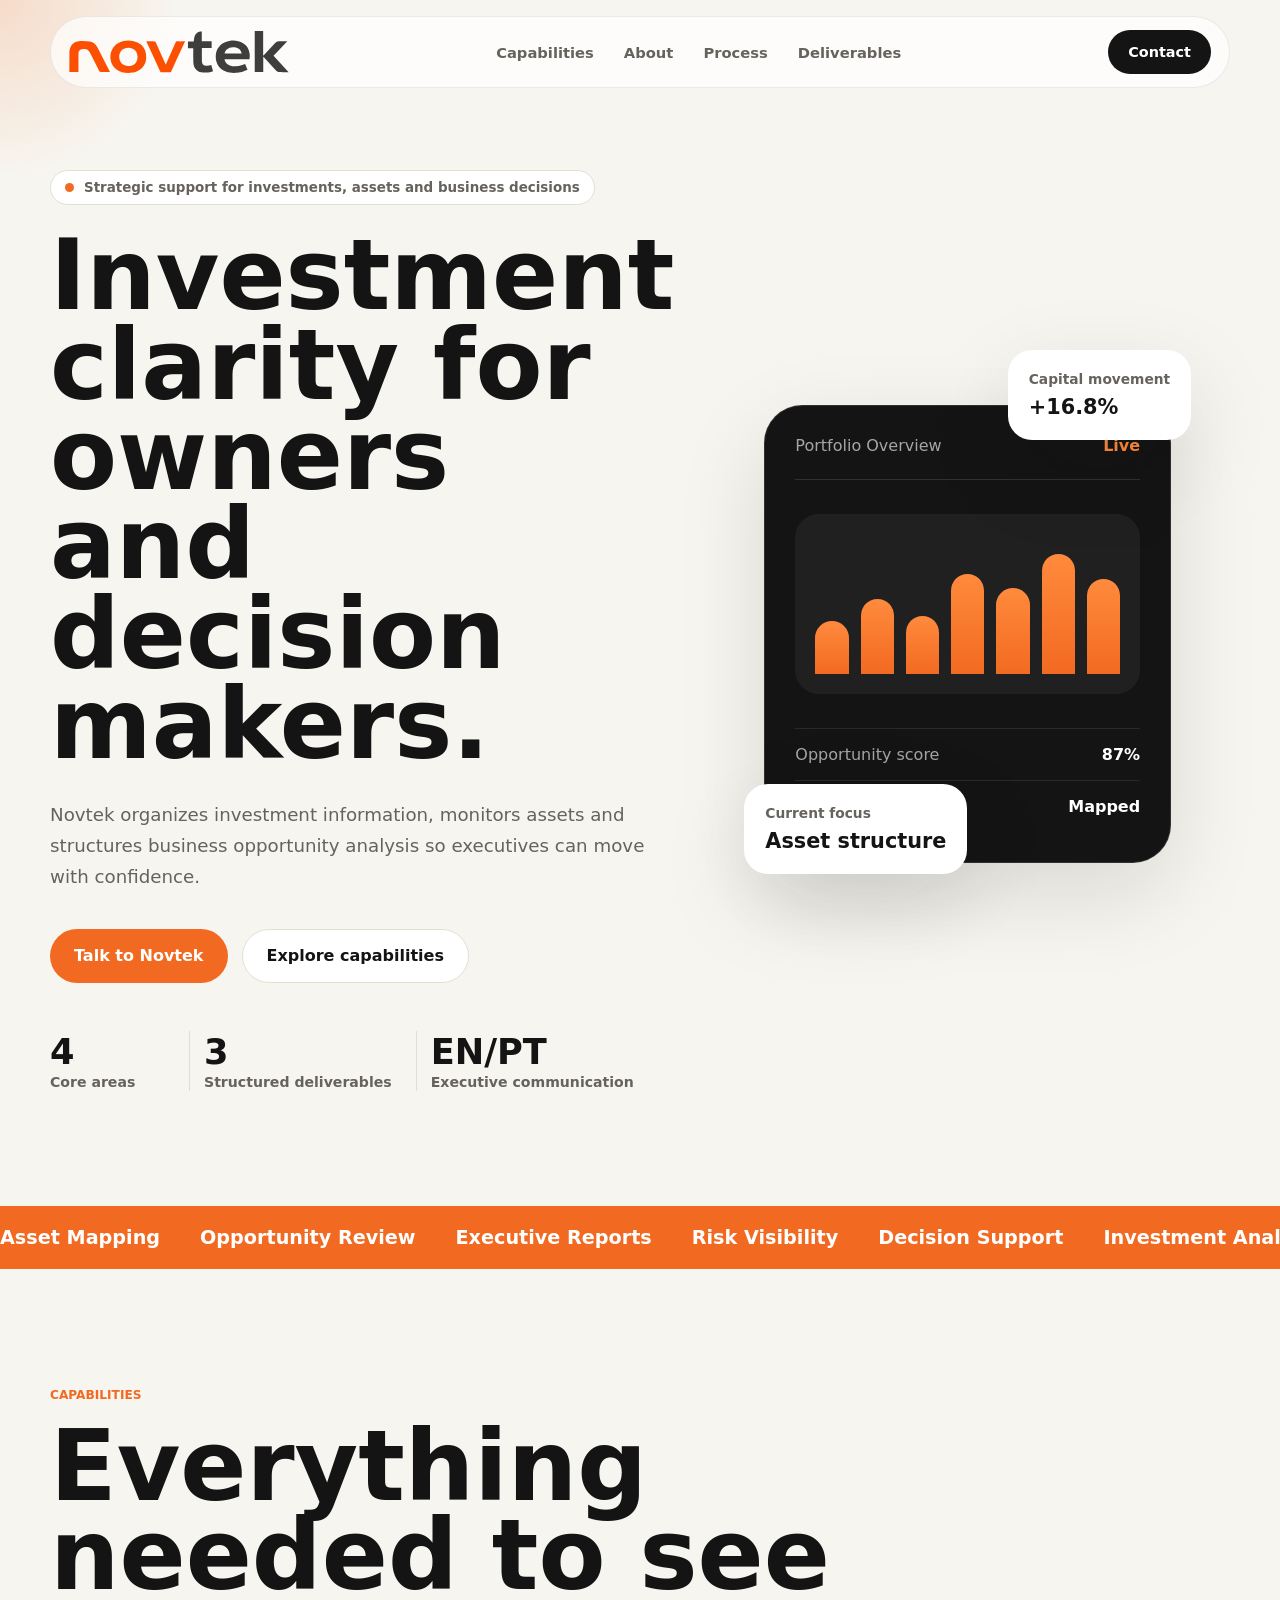
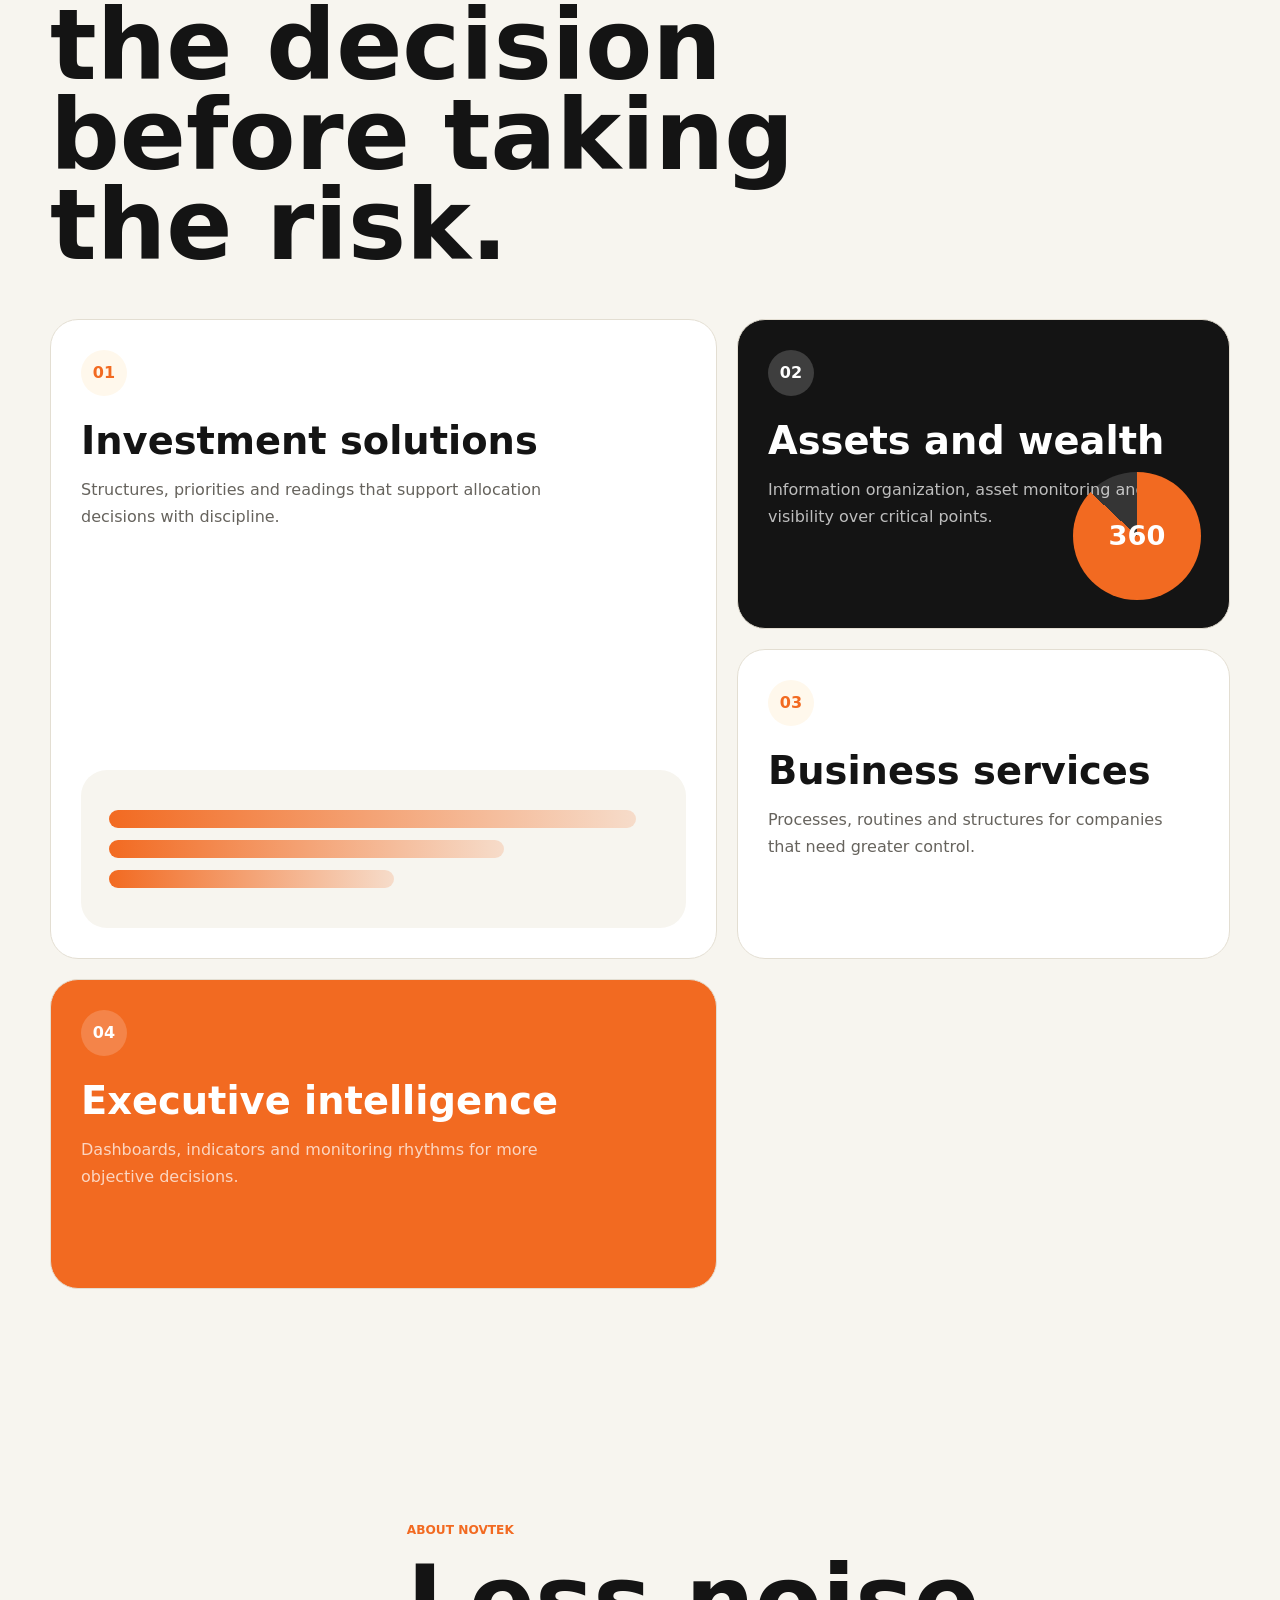
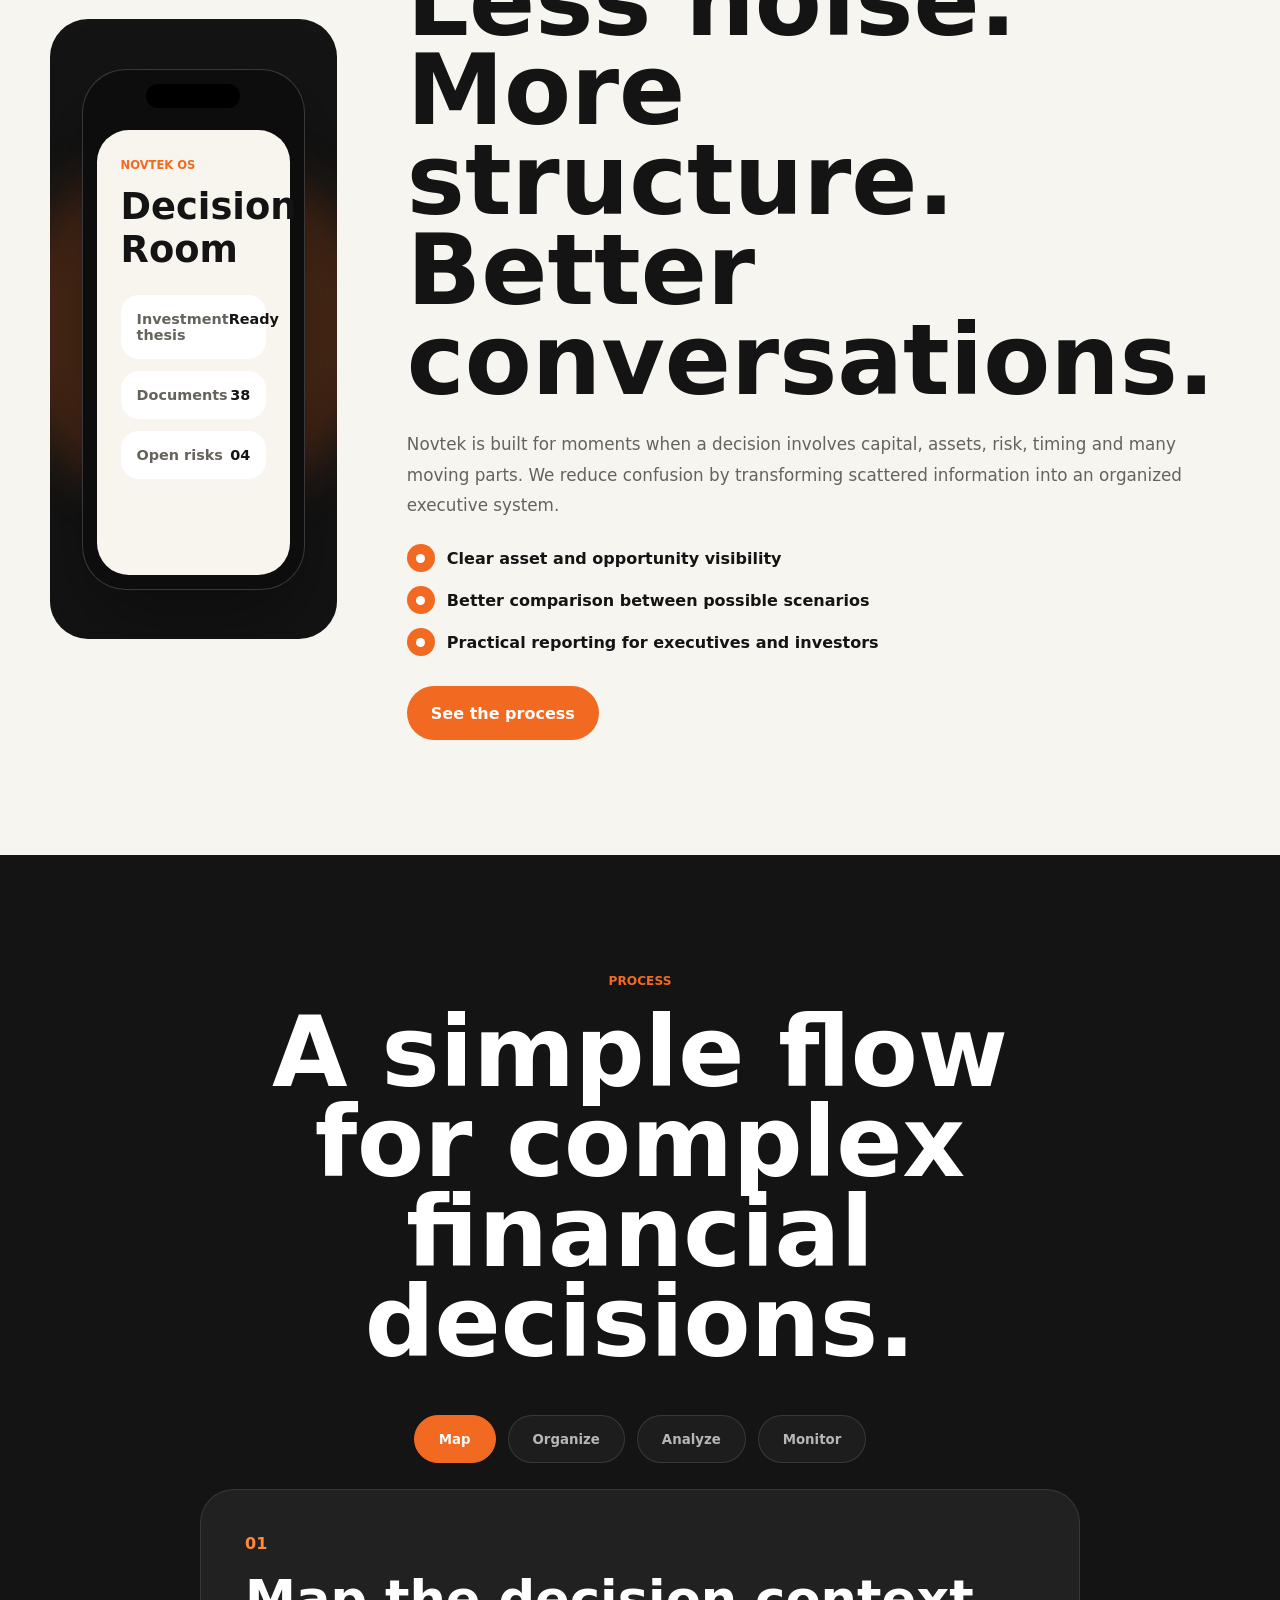
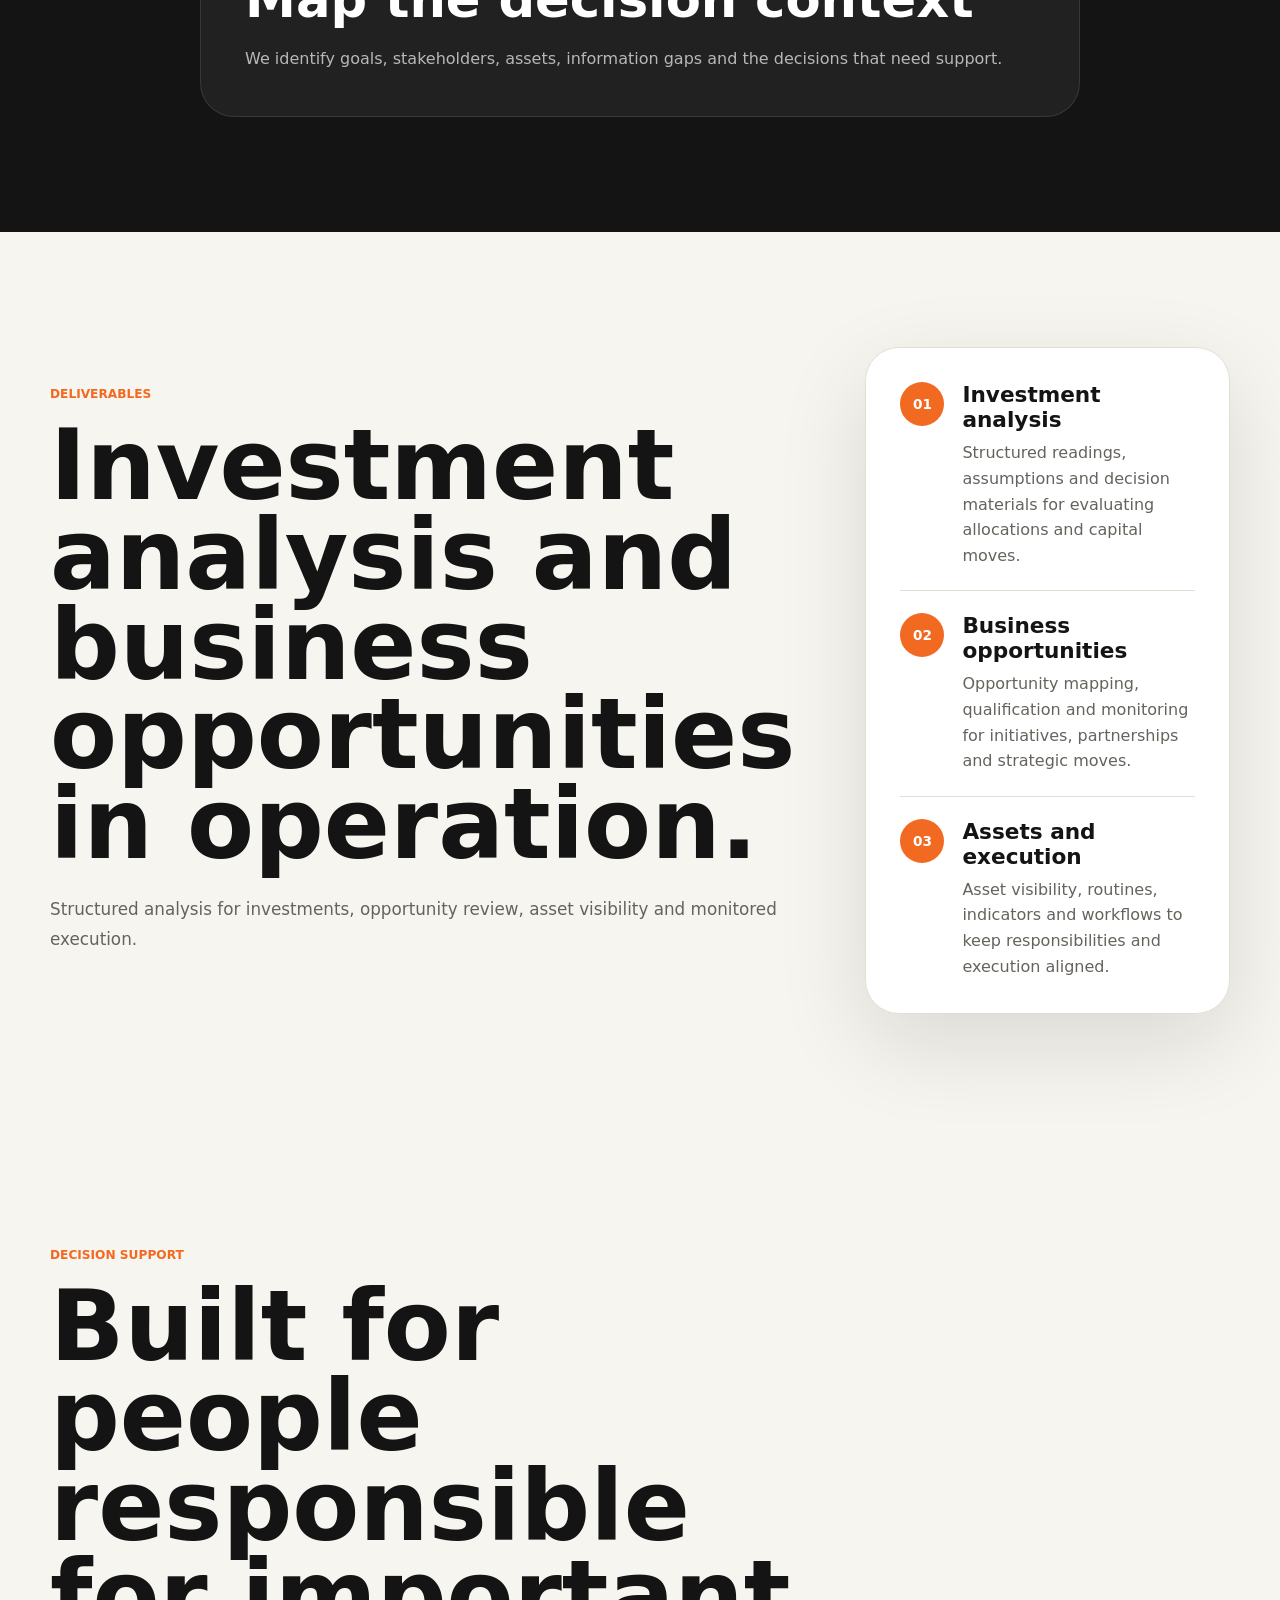
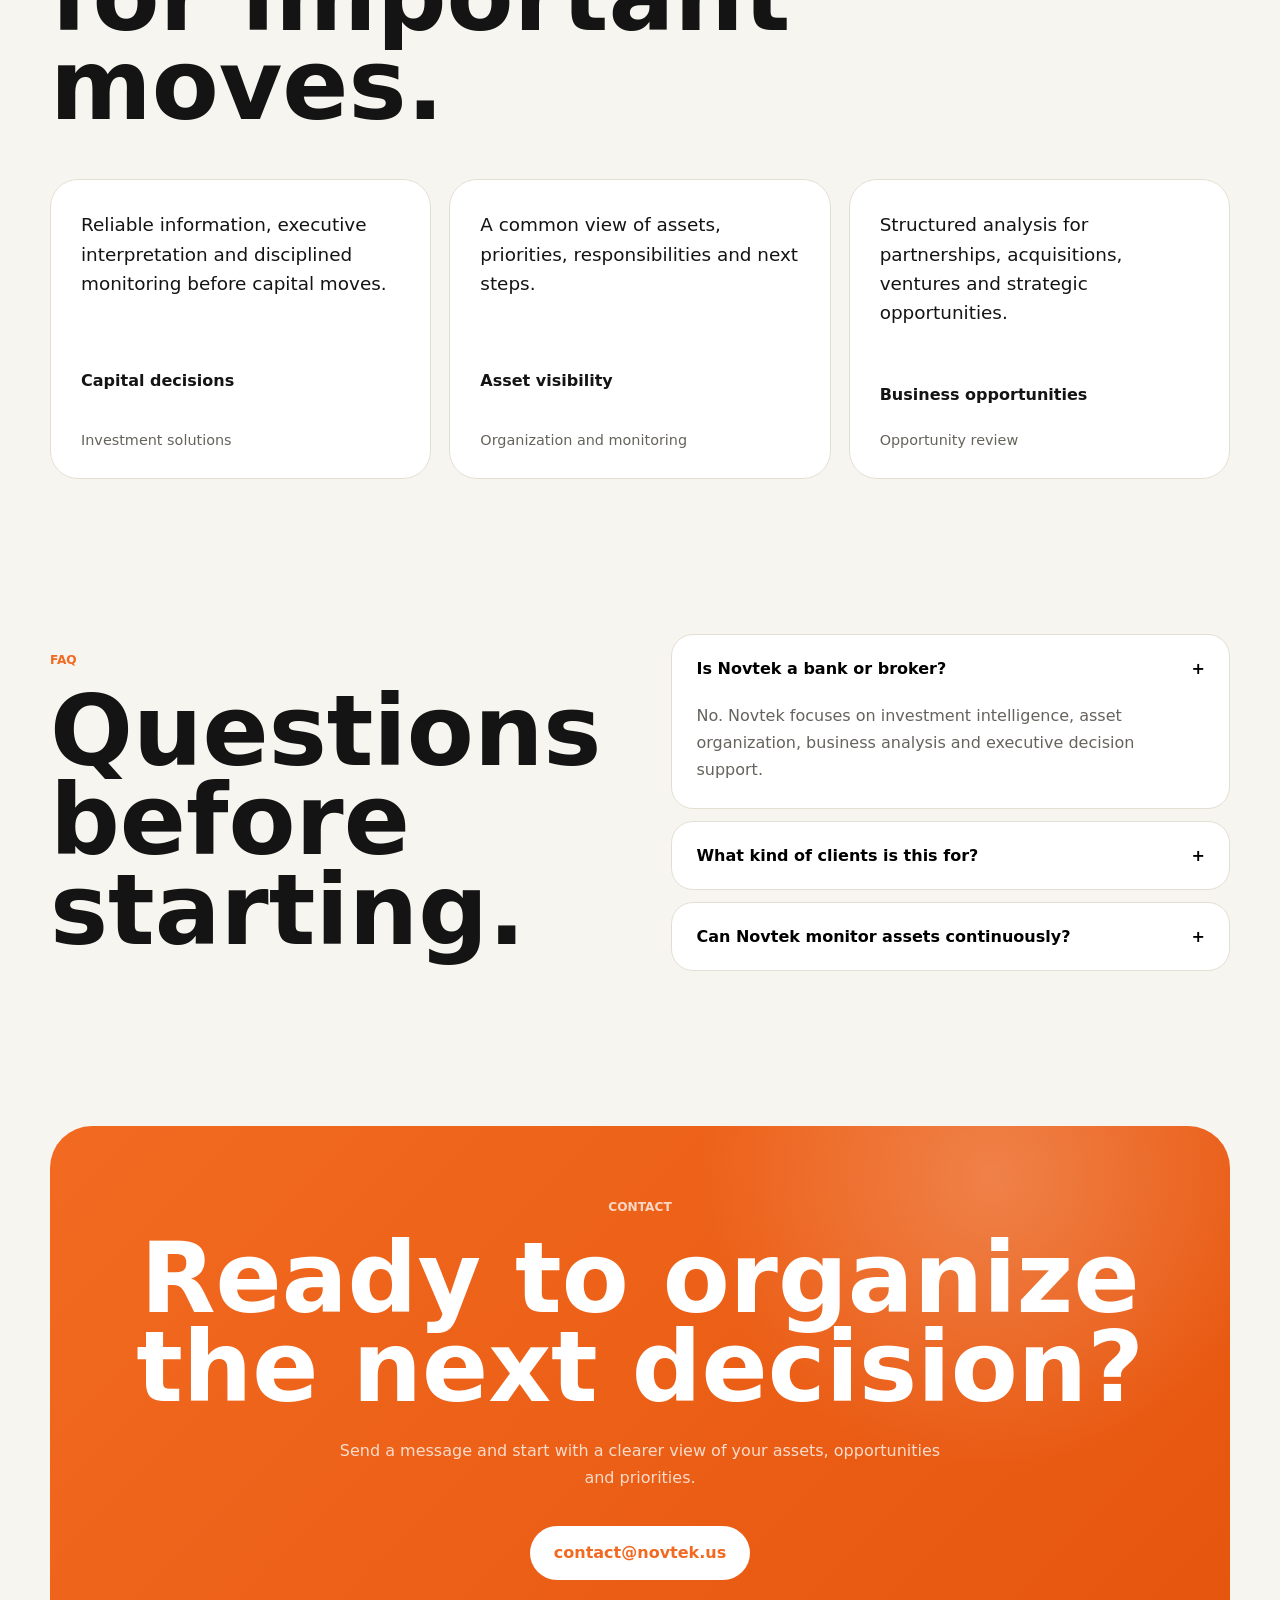
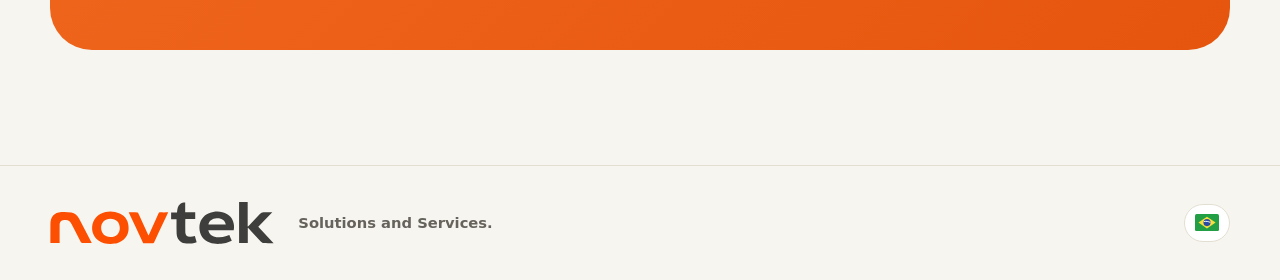
==== v2/index.html @ 53d66827 "Add Novtek redesign under v2" ====
<!doctype html>
<html lang="en">
  <head>
    <meta charset="utf-8">
    <meta name="viewport" content="width=device-width, initial-scale=1">
    <title>Novtek | Solutions and Services</title>
    <meta
      name="description"
      content="Novtek structures solutions and services for investments, assets and business with executive intelligence, clear processes and consistent monitoring."
    >
    <meta property="og:title" content="Novtek | Solutions and Services">
    <meta
      property="og:description"
      content="Novtek structures solutions and services for investments, assets and business with executive intelligence, clear processes and consistent monitoring."
    >
    <meta property="og:type" content="website">
    <meta name="twitter:card" content="summary">
    <meta name="twitter:title" content="Novtek | Solutions and Services">
    <meta
      name="twitter:description"
      content="Novtek structures solutions and services for investments, assets and business with executive intelligence, clear processes and consistent monitoring."
    >
    <meta name="theme-color" content="#f7f5ef">
    <link rel="icon" href="assets/novtek-favicon.svg?v=5" type="image/svg+xml">
    <link rel="preload" href="assets/novtek-wordmark-logo-v1.svg?v=5" as="image" type="image/svg+xml">
    <link rel="stylesheet" href="styles.css?v=7">
  </head>
  <body>
    <div class="preloader" id="preloader" aria-hidden="true">
      <img src="assets/novtek-wordmark-logo-v1.svg?v=5" alt="" class="preloader-logo">
    </div>

    <div class="cursor-glow" id="cursorGlow" aria-hidden="true"></div>

    <header class="site-header" id="siteHeader">
      <div class="container header-inner">
        <a href="#home" class="brand" aria-label="Novtek home">
          <img src="assets/novtek-wordmark-logo-v1.svg?v=5" alt="Novtek" class="brand-logo">
        </a>

        <nav class="desktop-nav" aria-label="Main navigation">
          <a href="#features" data-i18n="nav.features">Capabilities</a>
          <a href="#about" data-i18n="nav.about">About</a>
          <a href="#process" data-i18n="nav.process">Process</a>
          <a href="#deliverables" data-i18n="nav.deliverables">Deliverables</a>
        </nav>

        <a href="#contact" class="header-cta" data-i18n="nav.contact">Contact</a>

        <button class="menu-toggle" id="menuToggle" type="button" aria-label="Open menu" aria-expanded="false">
          <span></span>
          <span></span>
        </button>
      </div>

      <div class="mobile-nav" id="mobileNav">
        <a href="#features" data-i18n="nav.features">Capabilities</a>
        <a href="#about" data-i18n="nav.about">About</a>
        <a href="#process" data-i18n="nav.process">Process</a>
        <a href="#deliverables" data-i18n="nav.deliverables">Deliverables</a>
        <a href="#contact" data-i18n="nav.contact">Contact</a>
      </div>
    </header>

    <main id="home">
      <section class="hero section" aria-labelledby="hero-title">
        <div class="container hero-grid">
          <div class="hero-copy reveal">
            <div class="announcement">
              <span class="pulse"></span>
              <span data-i18n="hero.announcement">Strategic support for investments, assets and business decisions</span>
            </div>

            <h1 id="hero-title" data-i18n="hero.title">Investment clarity for owners and decision makers.</h1>

            <p data-i18n="hero.lede">
              Novtek organizes investment information, monitors assets and structures business opportunity analysis so executives can move with confidence.
            </p>

            <div class="hero-actions">
              <a href="#contact" class="btn btn-primary magnetic" data-i18n="hero.primary">Talk to Novtek</a>
              <a href="#features" class="btn btn-ghost magnetic" data-i18n="hero.secondary">Explore capabilities</a>
            </div>

            <div class="hero-metrics">
              <div>
                <strong data-count="4">0</strong>
                <span data-i18n="hero.metric1">Core areas</span>
              </div>
              <div>
                <strong data-count="3">0</strong>
                <span data-i18n="hero.metric2">Structured deliverables</span>
              </div>
              <div>
                <strong>EN/PT</strong>
                <span data-i18n="hero.metric3">Executive communication</span>
              </div>
            </div>
          </div>

          <div class="dashboard-shell reveal delay-1" aria-label="Novtek executive dashboard">
            <div class="dashboard-card main-card floating">
              <div class="card-head">
                <span data-i18n="dashboard.title">Portfolio Overview</span>
                <strong data-i18n="dashboard.status">Live</strong>
              </div>

              <div class="chart" aria-hidden="true">
                <span style="height: 38%"></span>
                <span style="height: 54%"></span>
                <span style="height: 42%"></span>
                <span style="height: 72%"></span>
                <span style="height: 62%"></span>
                <span style="height: 86%"></span>
                <span style="height: 68%"></span>
              </div>

              <div class="asset-row">
                <span data-i18n="dashboard.row1">Opportunity score</span>
                <strong>87%</strong>
              </div>
              <div class="asset-row">
                <span data-i18n="dashboard.row2">Risk visibility</span>
                <strong data-i18n="dashboard.row2.value">Mapped</strong>
              </div>
            </div>

            <div class="mini-card mini-card-one">
              <span data-i18n="dashboard.mini1">Capital movement</span>
              <strong>+16.8%</strong>
            </div>

            <div class="mini-card mini-card-two">
              <span data-i18n="dashboard.mini2">Current focus</span>
              <strong data-i18n="dashboard.mini2.value">Asset structure</strong>
            </div>
          </div>
        </div>
      </section>

      <section class="logo-strip" aria-label="Novtek capabilities">
        <div class="strip-track">
          <span data-i18n="strip.one">Asset Mapping</span>
          <span data-i18n="strip.two">Opportunity Review</span>
          <span data-i18n="strip.three">Executive Reports</span>
          <span data-i18n="strip.four">Risk Visibility</span>
          <span data-i18n="strip.five">Decision Support</span>
          <span data-i18n="strip.six">Investment Analysis</span>
          <span data-i18n="strip.one">Asset Mapping</span>
          <span data-i18n="strip.two">Opportunity Review</span>
          <span data-i18n="strip.three">Executive Reports</span>
          <span data-i18n="strip.four">Risk Visibility</span>
        </div>
      </section>

      <section class="section features" id="features" aria-labelledby="features-title">
        <div class="container">
          <div class="section-heading reveal">
            <span class="eyebrow" data-i18n="features.label">Capabilities</span>
            <h2 id="features-title" data-i18n="features.title">Everything needed to see the decision before taking the risk.</h2>
          </div>

          <div class="feature-grid">
            <article class="feature-card large reveal">
              <div class="feature-icon">01</div>
              <h3 data-i18n="features.card1.title">Investment solutions</h3>
              <p data-i18n="features.card1.copy">Structures, priorities and readings that support allocation decisions with discipline.</p>
              <div class="feature-visual" aria-hidden="true">
                <div class="stack-line wide"></div>
                <div class="stack-line"></div>
                <div class="stack-line short"></div>
              </div>
            </article>

            <article class="feature-card dark reveal delay-1">
              <div class="feature-icon">02</div>
              <h3 data-i18n="features.card2.title">Assets and wealth</h3>
              <p data-i18n="features.card2.copy">Information organization, asset monitoring and visibility over critical points.</p>
              <div class="radial">360</div>
            </article>

            <article class="feature-card reveal delay-2">
              <div class="feature-icon">03</div>
              <h3 data-i18n="features.card3.title">Business services</h3>
              <p data-i18n="features.card3.copy">Processes, routines and structures for companies that need greater control.</p>
            </article>

            <article class="feature-card orange reveal delay-3">
              <div class="feature-icon">04</div>
              <h3 data-i18n="features.card4.title">Executive intelligence</h3>
              <p data-i18n="features.card4.copy">Dashboards, indicators and monitoring rhythms for more objective decisions.</p>
            </article>
          </div>
        </div>
      </section>

      <section class="section split-section" id="about" aria-labelledby="about-title">
        <div class="container split-grid">
          <div class="phone-panel reveal" aria-hidden="true">
            <div class="phone">
              <div class="phone-top"></div>
              <div class="phone-content">
                <span class="phone-label">NOVTEK OS</span>
                <h3>Decision Room</h3>
                <div class="phone-item">
                  <span>Investment thesis</span>
                  <strong>Ready</strong>
                </div>
                <div class="phone-item">
                  <span>Documents</span>
                  <strong>38</strong>
                </div>
                <div class="phone-item">
                  <span>Open risks</span>
                  <strong>04</strong>
                </div>
              </div>
            </div>
          </div>

          <div class="split-copy reveal delay-1">
            <span class="eyebrow" data-i18n="about.label">About Novtek</span>
            <h2 id="about-title" data-i18n="about.title">Less noise. More structure. Better conversations.</h2>
            <p data-i18n="about.copy">
              Novtek is built for moments when a decision involves capital, assets, risk, timing and many moving parts.
              We reduce confusion by transforming scattered information into an organized executive system.
            </p>

            <div class="check-list">
              <div><span></span><strong data-i18n="about.item1">Clear asset and opportunity visibility</strong></div>
              <div><span></span><strong data-i18n="about.item2">Better comparison between possible scenarios</strong></div>
              <div><span></span><strong data-i18n="about.item3">Practical reporting for executives and investors</strong></div>
            </div>

            <a href="#process" class="btn btn-primary magnetic" data-i18n="about.cta">See the process</a>
          </div>
        </div>
      </section>

      <section class="section process" id="process" aria-labelledby="process-title">
        <div class="container">
          <div class="section-heading centered reveal">
            <span class="eyebrow" data-i18n="process.label">Process</span>
            <h2 id="process-title" data-i18n="process.title">A simple flow for complex financial decisions.</h2>
          </div>

          <div class="process-tabs reveal delay-1">
            <button class="tab active" type="button" data-tab="map" data-i18n="process.tab1">Map</button>
            <button class="tab" type="button" data-tab="organize" data-i18n="process.tab2">Organize</button>
            <button class="tab" type="button" data-tab="analyze" data-i18n="process.tab3">Analyze</button>
            <button class="tab" type="button" data-tab="monitor" data-i18n="process.tab4">Monitor</button>
          </div>

          <div class="tab-panels reveal delay-2">
            <div class="tab-panel active" id="map">
              <span>01</span>
              <h3 data-i18n="process.panel1.title">Map the decision context</h3>
              <p data-i18n="process.panel1.copy">We identify goals, stakeholders, assets, information gaps and the decisions that need support.</p>
            </div>

            <div class="tab-panel" id="organize">
              <span>02</span>
              <h3 data-i18n="process.panel2.title">Organize the information</h3>
              <p data-i18n="process.panel2.copy">We create a clear structure for documents, indicators, responsibilities and priority items.</p>
            </div>

            <div class="tab-panel" id="analyze">
              <span>03</span>
              <h3 data-i18n="process.panel3.title">Analyze scenarios and risks</h3>
              <p data-i18n="process.panel3.copy">We compare possibilities, highlight trade-offs and turn information into executive direction.</p>
            </div>

            <div class="tab-panel" id="monitor">
              <span>04</span>
              <h3 data-i18n="process.panel4.title">Monitor the execution</h3>
              <p data-i18n="process.panel4.copy">We keep the decision alive with dashboards, review routines and follow-up visibility.</p>
            </div>
          </div>
        </div>
      </section>

      <section class="section insights" id="deliverables" aria-labelledby="deliverables-title">
        <div class="container insights-grid">
          <div class="insight-copy reveal">
            <span class="eyebrow" data-i18n="deliverables.label">Deliverables</span>
            <h2 id="deliverables-title" data-i18n="deliverables.title">Investment analysis and business opportunities in operation.</h2>
            <p data-i18n="deliverables.copy">
              Structured analysis for investments, opportunity review, asset visibility and monitored execution.
            </p>
          </div>

          <div class="calculator reveal delay-1">
            <div class="deliverable-item">
              <span>01</span>
              <div>
                <h3 data-i18n="deliverables.card1.title">Investment analysis</h3>
                <p data-i18n="deliverables.card1.copy">Structured readings, assumptions and decision materials for evaluating allocations and capital moves.</p>
              </div>
            </div>
            <div class="deliverable-item">
              <span>02</span>
              <div>
                <h3 data-i18n="deliverables.card2.title">Business opportunities</h3>
                <p data-i18n="deliverables.card2.copy">Opportunity mapping, qualification and monitoring for initiatives, partnerships and strategic moves.</p>
              </div>
            </div>
            <div class="deliverable-item">
              <span>03</span>
              <div>
                <h3 data-i18n="deliverables.card3.title">Assets and execution</h3>
                <p data-i18n="deliverables.card3.copy">Asset visibility, routines, indicators and workflows to keep responsibilities and execution aligned.</p>
              </div>
            </div>
          </div>
        </div>
      </section>

      <section class="section testimonials">
        <div class="container">
          <div class="section-heading reveal">
            <span class="eyebrow" data-i18n="support.label">Decision support</span>
            <h2 data-i18n="support.title">Built for people responsible for important moves.</h2>
          </div>

          <div class="review-grid">
            <article class="review-card reveal">
              <p data-i18n="support.card1.copy">Reliable information, executive interpretation and disciplined monitoring before capital moves.</p>
              <strong data-i18n="support.card1.title">Capital decisions</strong>
              <span data-i18n="support.card1.meta">Investment solutions</span>
            </article>

            <article class="review-card reveal delay-1">
              <p data-i18n="support.card2.copy">A common view of assets, priorities, responsibilities and next steps.</p>
              <strong data-i18n="support.card2.title">Asset visibility</strong>
              <span data-i18n="support.card2.meta">Organization and monitoring</span>
            </article>

            <article class="review-card reveal delay-2">
              <p data-i18n="support.card3.copy">Structured analysis for partnerships, acquisitions, ventures and strategic opportunities.</p>
              <strong data-i18n="support.card3.title">Business opportunities</strong>
              <span data-i18n="support.card3.meta">Opportunity review</span>
            </article>
          </div>
        </div>
      </section>

      <section class="section faq">
        <div class="container faq-grid">
          <div class="reveal">
            <span class="eyebrow" data-i18n="faq.label">FAQ</span>
            <h2 data-i18n="faq.title">Questions before starting.</h2>
          </div>

          <div class="accordion reveal delay-1">
            <div class="accordion-item active">
              <button type="button"><span data-i18n="faq.q1">Is Novtek a bank or broker?</span><span>+</span></button>
              <div class="accordion-content">
                <p data-i18n="faq.a1">No. Novtek focuses on investment intelligence, asset organization, business analysis and executive decision support.</p>
              </div>
            </div>

            <div class="accordion-item">
              <button type="button"><span data-i18n="faq.q2">What kind of clients is this for?</span><span>+</span></button>
              <div class="accordion-content">
                <p data-i18n="faq.a2">Investors, founders, executives and business owners who need structure before making financial or strategic decisions.</p>
              </div>
            </div>

            <div class="accordion-item">
              <button type="button"><span data-i18n="faq.q3">Can Novtek monitor assets continuously?</span><span>+</span></button>
              <div class="accordion-content">
                <p data-i18n="faq.a3">Yes. The work can include recurring dashboards, review routines, reports and follow-up meetings.</p>
              </div>
            </div>
          </div>
        </div>
      </section>

      <section class="final-cta section" id="contact">
        <div class="container">
          <div class="cta-panel reveal">
            <span class="eyebrow" data-i18n="contact.label">Contact</span>
            <h2 data-i18n="contact.title">Ready to organize the next decision?</h2>
            <p data-i18n="contact.copy">Send a message and start with a clearer view of your assets, opportunities and priorities.</p>
            <a href="mailto:contact@novtek.us" class="btn btn-light magnetic">contact@novtek.us</a>
          </div>
        </div>
      </section>
    </main>

    <footer class="footer">
      <div class="container footer-inner">
        <img src="assets/novtek-wordmark-logo-v1.svg?v=5" alt="Novtek" class="footer-logo">
        <span data-i18n="footer.copy">Solutions and Services.</span>
        <button type="button" class="footer-language" aria-label="Change language to Brazilian Portuguese" onclick="toggleLanguage()">
          <svg viewBox="0 0 28 20" aria-hidden="true" focusable="false">
            <rect width="28" height="20" rx="2" fill="#229e45"/>
            <path d="M14 3.2 24 10 14 16.8 4 10 14 3.2Z" fill="#f7df3e"/>
            <circle cx="14" cy="10" r="4.15" fill="#2b4ca3"/>
            <path d="M10.3 8.8c2.8-.5 5.4-.1 7.6 1" fill="none" stroke="#fff" stroke-width="1.1"/>
          </svg>
        </button>
      </div>
    </footer>

    <script src="script.js?v=4"></script>
  </body>
</html>
---- v2/styles.css ----
* {
  margin: 0;
  padding: 0;
  box-sizing: border-box;
}

:root {
  --bg: #f7f5ef;
  --surface: #ffffff;
  --dark: #141414;
  --dark-2: #202020;
  --muted: #66635d;
  --line: #e3ded2;
  --orange: #f26a21;
  --orange-2: #ff8a3d;
  --cream: #fff8ec;
  --radius: 28px;
  --shadow: 0 30px 90px rgba(20, 20, 20, .12);
}

html {
  scroll-behavior: smooth;
}

body {
  font-family: "Inter", sans-serif;
  background: var(--bg);
  color: var(--dark);
  overflow-x: hidden;
}

body.no-scroll {
  overflow: hidden;
}

a {
  color: inherit;
  text-decoration: none;
}

button,
input {
  font-family: inherit;
}

.container {
  width: min(1180px, calc(100% - 40px));
  margin: 0 auto;
}

.preloader {
  position: fixed;
  inset: 0;
  z-index: 999;
  display: grid;
  place-items: center;
  background: var(--dark);
  color: white;
  transition: opacity .25s ease, visibility .25s ease;
}

.preloader.hide {
  opacity: 0;
  visibility: hidden;
}

.preloader-mark {
  font-weight: 900;
  font-size: clamp(2rem, 8vw, 7rem);
  letter-spacing: -.08em;
  animation: pulseLogo 1.2s ease infinite alternate;
}

@keyframes pulseLogo {
  from { opacity: .35; transform: scale(.96); }
  to { opacity: 1; transform: scale(1); }
}

.cursor-glow {
  position: fixed;
  width: 380px;
  height: 380px;
  pointer-events: none;
  z-index: -1;
  border-radius: 50%;
  background: radial-gradient(circle, rgba(242,106,33,.18), transparent 65%);
  transform: translate(-50%, -50%);
}

.site-header {
  position: fixed;
  top: 16px;
  left: 0;
  width: 100%;
  z-index: 100;
  transition: .3s ease;
}

.site-header.scrolled .header-inner {
  box-shadow: 0 18px 50px rgba(20, 20, 20, .08);
  background: rgba(255, 255, 255, .82);
}

.header-inner {
  height: 72px;
  padding: 0 18px;
  border: 1px solid rgba(20,20,20,.08);
  border-radius: 999px;
  background: rgba(255,255,255,.68);
  backdrop-filter: blur(22px);
  display: flex;
  align-items: center;
  justify-content: space-between;
}

.brand,
.desktop-nav,
.header-cta {
  display: flex;
  align-items: center;
}

.brand {
  gap: 10px;
  font-weight: 900;
  letter-spacing: -.05em;
}

.brand-icon {
  width: 36px;
  height: 36px;
  border-radius: 50%;
  background: var(--orange);
  color: white;
  display: grid;
  place-items: center;
}

.desktop-nav {
  gap: 30px;
  color: var(--muted);
  font-weight: 600;
  font-size: .92rem;
}

.desktop-nav a {
  transition: .25s;
}

.desktop-nav a:hover {
  color: var(--dark);
}

.header-cta {
  height: 44px;
  padding: 0 20px;
  border-radius: 999px;
  background: var(--dark);
  color: white;
  font-weight: 800;
  font-size: .9rem;
}

.menu-toggle {
  display: none;
  width: 44px;
  height: 44px;
  border: 0;
  border-radius: 50%;
  background: var(--dark);
  cursor: pointer;
}

.menu-toggle span {
  display: block;
  width: 18px;
  height: 2px;
  margin: 5px auto;
  background: white;
}

.mobile-nav {
  display: none;
}

.section {
  padding: 115px 0;
  position: relative;
}

.hero {
  padding-top: 170px;
  min-height: 100vh;
  display: flex;
  align-items: center;
}

.hero-bg-orb {
  position: absolute;
  border-radius: 50%;
  filter: blur(20px);
  opacity: .7;
  z-index: -1;
}

.orb-one {
  width: 360px;
  height: 360px;
  background: rgba(242,106,33,.18);
  top: 140px;
  right: 10%;
}

.orb-two {
  width: 260px;
  height: 260px;
  background: rgba(255,255,255,.9);
  bottom: 80px;
  left: 8%;
}

.hero-grid {
  display: grid;
  grid-template-columns: 1.08fr .92fr;
  gap: 70px;
  align-items: center;
}

.announcement {
  width: fit-content;
  display: flex;
  align-items: center;
  gap: 10px;
  padding: 9px 14px;
  margin-bottom: 26px;
  border-radius: 999px;
  background: white;
  border: 1px solid var(--line);
  color: var(--muted);
  font-weight: 700;
  font-size: .84rem;
}

.pulse {
  width: 9px;
  height: 9px;
  border-radius: 50%;
  background: var(--orange);
  box-shadow: 0 0 0 0 rgba(242,106,33,.6);
  animation: pulseDot 1.6s infinite;
}

@keyframes pulseDot {
  70% { box-shadow: 0 0 0 10px rgba(242,106,33,0); }
  100% { box-shadow: 0 0 0 0 rgba(242,106,33,0); }
}

.hero h1,
.section-heading h2,
.split-copy h2,
.process h2,
.insight-copy h2,
.faq h2,
.cta-panel h2 {
  font-size: clamp(3rem, 6.5vw, 6.8rem);
  line-height: .9;
  letter-spacing: -.085em;
}

.hero p {
  max-width: 650px;
  margin: 30px 0 36px;
  color: var(--muted);
  font-size: 1.14rem;
  line-height: 1.7;
}

.hero-actions,
.hero-metrics {
  display: flex;
  gap: 14px;
  flex-wrap: wrap;
}

.btn {
  height: 54px;
  padding: 0 24px;
  border-radius: 999px;
  display: inline-flex;
  align-items: center;
  justify-content: center;
  font-weight: 900;
  transition: transform .25s ease, background .25s ease, color .25s ease;
}

.btn:hover {
  transform: translateY(-3px);
}

.btn-primary {
  background: var(--orange);
  color: white;
}

.btn-ghost {
  background: white;
  border: 1px solid var(--line);
}

.btn-light {
  background: white;
  color: var(--orange);
}

.hero-metrics {
  margin-top: 48px;
}

.hero-metrics div {
  min-width: 140px;
  padding-right: 24px;
  border-right: 1px solid var(--line);
}

.hero-metrics div:last-child {
  border-right: 0;
}

.hero-metrics strong {
  display: block;
  font-size: 2.2rem;
  letter-spacing: -.05em;
}

.hero-metrics span {
  color: var(--muted);
  font-size: .88rem;
  font-weight: 600;
}

.dashboard-shell {
  position: relative;
  min-height: 560px;
}

.dashboard-card,
.mini-card {
  border: 1px solid rgba(255,255,255,.12);
  box-shadow: var(--shadow);
}

.main-card {
  position: absolute;
  inset: 55px 20px auto 20px;
  min-height: 430px;
  padding: 30px;
  border-radius: 38px;
  background: var(--dark);
  color: white;
}

.floating {
  animation: floatCard 4s ease-in-out infinite;
}

@keyframes floatCard {
  0%,100% { transform: translateY(0); }
  50% { transform: translateY(-14px); }
}

.card-head,
.asset-row {
  display: flex;
  justify-content: space-between;
  align-items: center;
}

.card-head {
  padding-bottom: 24px;
  border-bottom: 1px solid rgba(255,255,255,.12);
}

.card-head span,
.asset-row span,
.mini-card span {
  color: rgba(255,255,255,.62);
}

.card-head strong {
  color: var(--orange-2);
}

.chart {
  height: 180px;
  margin: 34px 0;
  padding: 20px;
  display: flex;
  align-items: end;
  gap: 12px;
  border-radius: 24px;
  background: rgba(255,255,255,.05);
}

.chart span {
  flex: 1;
  border-radius: 999px 999px 0 0;
  background: linear-gradient(to top, var(--orange), var(--orange-2));
  animation: growBar 1.4s ease both;
}

@keyframes growBar {
  from { height: 0; }
}

.asset-row {
  padding: 16px 0;
  border-top: 1px solid rgba(255,255,255,.09);
}

.mini-card {
  position: absolute;
  padding: 20px;
  border-radius: 24px;
  background: white;
  color: var(--dark);
}

.mini-card span {
  display: block;
  color: var(--muted);
  margin-bottom: 8px;
  font-size: .86rem;
  font-weight: 700;
}

.mini-card strong {
  font-size: 1.3rem;
  letter-spacing: -.04em;
}

.mini-card-one {
  top: 0;
  right: 0;
}

.mini-card-two {
  left: 0;
  bottom: 36px;
}

.logo-strip {
  overflow: hidden;
  background: var(--orange);
  color: white;
  padding: 20px 0;
}

.strip-track {
  display: flex;
  gap: 40px;
  width: max-content;
  animation: marquee 24s linear infinite;
}

.strip-track span {
  font-size: 1.2rem;
  font-weight: 900;
  white-space: nowrap;
}

@keyframes marquee {
  to { transform: translateX(-50%); }
}

.eyebrow {
  display: inline-flex;
  color: var(--orange);
  text-transform: uppercase;
  font-size: .76rem;
  font-weight: 900;
  letter-spacing: .14em;
  margin-bottom: 20px;
}

.section-heading {
  max-width: 830px;
  margin-bottom: 48px;
}

.section-heading.centered {
  text-align: center;
  margin-left: auto;
  margin-right: auto;
}

.feature-grid {
  display: grid;
  grid-template-columns: 1.15fr .85fr;
  gap: 20px;
}

.feature-card {
  min-height: 310px;
  padding: 30px;
  border-radius: var(--radius);
  background: white;
  border: 1px solid var(--line);
  transition: transform .35s ease, box-shadow .35s ease;
  overflow: hidden;
  position: relative;
}

.feature-card:hover {
  transform: translateY(-8px);
  box-shadow: var(--shadow);
}

.feature-card.large {
  grid-row: span 2;
  min-height: 640px;
}

.feature-card.dark {
  background: var(--dark);
  color: white;
}

.feature-card.orange {
  background: var(--orange);
  color: white;
}

.feature-icon {
  width: 46px;
  height: 46px;
  margin-bottom: 26px;
  border-radius: 50%;
  display: grid;
  place-items: center;
  background: var(--cream);
  color: var(--orange);
  font-weight: 900;
}

.feature-card.dark .feature-icon,
.feature-card.orange .feature-icon {
  background: rgba(255,255,255,.18);
  color: white;
}

.feature-card h3 {
  font-size: clamp(1.6rem, 3vw, 3rem);
  letter-spacing: -.06em;
  line-height: 1;
  margin-bottom: 16px;
}

.feature-card p {
  color: var(--muted);
  max-width: 520px;
  line-height: 1.7;
}

.feature-card.dark p,
.feature-card.orange p {
  color: rgba(255,255,255,.72);
}

.feature-visual {
  position: absolute;
  left: 30px;
  right: 30px;
  bottom: 30px;
  padding: 28px;
  border-radius: 26px;
  background: var(--bg);
}

.stack-line {
  height: 18px;
  width: 72%;
  margin: 12px 0;
  border-radius: 999px;
  background: linear-gradient(90deg, var(--orange), rgba(242,106,33,.18));
}

.stack-line.wide {
  width: 96%;
}

.stack-line.short {
  width: 52%;
}

.radial {
  position: absolute;
  right: 28px;
  bottom: 28px;
  width: 128px;
  height: 128px;
  border-radius: 50%;
  display: grid;
  place-items: center;
  background: conic-gradient(var(--orange) 87%, rgba(255,255,255,.14) 0);
  font-size: 1.7rem;
  font-weight: 900;
}

.split-grid,
.insights-grid,
.faq-grid {
  display: grid;
  grid-template-columns: .95fr 1.05fr;
  gap: 70px;
  align-items: center;
}

.phone-panel {
  min-height: 620px;
  border-radius: 38px;
  background: var(--dark);
  display: grid;
  place-items: center;
  overflow: hidden;
  position: relative;
}

.phone-panel::before {
  content: "";
  position: absolute;
  width: 360px;
  height: 360px;
  border-radius: 50%;
  background: rgba(242,106,33,.24);
  filter: blur(24px);
}

.phone {
  position: relative;
  width: min(310px, 78%);
  min-height: 520px;
  padding: 14px;
  border-radius: 44px;
  background: #0d0d0d;
  border: 1px solid rgba(255,255,255,.18);
  box-shadow: 0 35px 80px rgba(0,0,0,.35);
}

.phone-top {
  width: 94px;
  height: 24px;
  border-radius: 999px;
  margin: 0 auto 22px;
  background: #000;
}

.phone-content {
  min-height: 445px;
  padding: 24px;
  border-radius: 32px;
  background: #f8f5ee;
}

.phone-label {
  color: var(--orange);
  font-size: .72rem;
  font-weight: 900;
}

.phone h3 {
  margin: 12px 0 24px;
  font-size: 2.3rem;
  letter-spacing: -.07em;
}

.phone-item {
  display: flex;
  justify-content: space-between;
  margin: 12px 0;
  padding: 16px;
  border-radius: 18px;
  background: white;
  font-size: .9rem;
}

.phone-item span {
  color: var(--muted);
  font-weight: 700;
}

.split-copy p,
.insight-copy p {
  color: var(--muted);
  line-height: 1.8;
  margin: 24px 0;
  font-size: 1.05rem;
}

.check-list {
  display: grid;
  gap: 14px;
  margin-bottom: 30px;
}

.check-list div {
  display: flex;
  gap: 12px;
  align-items: center;
  font-weight: 800;
}

.check-list span {
  width: 28px;
  height: 28px;
  border-radius: 50%;
  background: var(--orange);
  color: white;
  display: grid;
  place-items: center;
}

.process {
  background: var(--dark);
  color: white;
}

.process .section-heading h2 {
  color: white;
}

.process-tabs {
  display: flex;
  justify-content: center;
  gap: 12px;
  margin-bottom: 26px;
  flex-wrap: wrap;
}

.tab {
  height: 48px;
  padding: 0 24px;
  border: 1px solid rgba(255,255,255,.12);
  border-radius: 999px;
  background: rgba(255,255,255,.04);
  color: rgba(255,255,255,.68);
  cursor: pointer;
  font-weight: 900;
}

.tab.active {
  background: var(--orange);
  border-color: var(--orange);
  color: white;
}

.tab-panels {
  max-width: 880px;
  margin: 0 auto;
}

.tab-panel {
  display: none;
  padding: 44px;
  border-radius: 34px;
  background: rgba(255,255,255,.06);
  border: 1px solid rgba(255,255,255,.1);
}

.tab-panel.active {
  display: block;
  animation: fadeUp .35s ease;
}

.tab-panel span {
  color: var(--orange-2);
  font-weight: 900;
}

.tab-panel h3 {
  margin: 16px 0;
  font-size: clamp(2rem, 4vw, 4rem);
  letter-spacing: -.07em;
}

.tab-panel p {
  color: rgba(255,255,255,.68);
  line-height: 1.7;
}

.calculator {
  padding: 34px;
  border-radius: 34px;
  background: white;
  border: 1px solid var(--line);
  box-shadow: var(--shadow);
}

.calculator label {
  display: grid;
  gap: 14px;
  margin-bottom: 28px;
  font-weight: 900;
}

.calculator input {
  accent-color: var(--orange);
}

.calculator label strong {
  font-size: 1.6rem;
  letter-spacing: -.05em;
}

.score-box {
  padding: 26px;
  border-radius: 24px;
  background: var(--dark);
  color: white;
}

.score-box span {
  color: rgba(255,255,255,.62);
  font-weight: 800;
}

.score-box strong {
  display: block;
  margin: 10px 0;
  font-size: 2.5rem;
  letter-spacing: -.07em;
}

.score-box p {
  color: rgba(255,255,255,.7);
  line-height: 1.6;
}

.review-grid {
  display: grid;
  grid-template-columns: repeat(3, 1fr);
  gap: 18px;
}

.review-card {
  padding: 30px;
  min-height: 300px;
  border-radius: var(--radius);
  background: white;
  border: 1px solid var(--line);
  display: flex;
  flex-direction: column;
  justify-content: space-between;
}

.review-card p {
  font-size: 1.15rem;
  line-height: 1.6;
  letter-spacing: -.02em;
}

.review-card strong {
  margin-top: 30px;
}

.review-card span {
  color: var(--muted);
  font-size: .9rem;
}

.faq {
  padding-top: 40px;
}

.accordion {
  display: grid;
  gap: 12px;
}

.accordion-item {
  border: 1px solid var(--line);
  border-radius: 22px;
  background: white;
  overflow: hidden;
}

.accordion-item button {
  width: 100%;
  border: 0;
  background: none;
  padding: 24px;
  display: flex;
  justify-content: space-between;
  cursor: pointer;
  font-weight: 900;
  font-size: 1rem;
  text-align: left;
}

.accordion-content {
  max-height: 0;
  overflow: hidden;
  transition: max-height .3s ease;
}

.accordion-content p {
  padding: 0 24px 24px;
  color: var(--muted);
  line-height: 1.7;
}

.accordion-item.active .accordion-content {
  max-height: 160px;
}

.final-cta {
  padding-top: 40px;
}

.cta-panel {
  padding: 70px;
  border-radius: 42px;
  background:
    radial-gradient(circle at 80% 10%, rgba(255,255,255,.22), transparent 28%),
    linear-gradient(135deg, var(--orange), #e6550d);
  color: white;
  text-align: center;
}

.cta-panel .eyebrow {
  color: white;
  opacity: .75;
}

.cta-panel p {
  max-width: 620px;
  margin: 24px auto 34px;
  color: rgba(255,255,255,.78);
  line-height: 1.7;
}

.footer {
  padding: 36px 0;
  border-top: 1px solid var(--line);
}

.footer-inner {
  display: flex;
  justify-content: space-between;
  color: var(--muted);
}

.footer strong {
  color: var(--dark);
  letter-spacing: -.06em;
}

.reveal {
  opacity: 1;
  transform: none;
  transition: opacity .75s ease, transform .75s ease;
}

.reveal.visible {
  opacity: 1;
  transform: translateY(0);
}

section {
  scroll-margin-top: 110px;
}

.delay-1 { transition-delay: .12s; }
.delay-2 { transition-delay: .22s; }
.delay-3 { transition-delay: .32s; }

@keyframes fadeUp {
  from { opacity: 0; transform: translateY(16px); }
  to { opacity: 1; transform: translateY(0); }
}

@media (max-width: 980px) {
  .desktop-nav,
  .header-cta {
    display: none;
  }

  .menu-toggle {
    display: block;
  }

  .mobile-nav {
    width: min(1180px, calc(100% - 40px));
    margin: 10px auto 0;
    padding: 18px;
    border-radius: 24px;
    background: white;
    border: 1px solid var(--line);
    box-shadow: var(--shadow);
  }

  .mobile-nav.active {
    display: grid;
    gap: 14px;
  }

  .mobile-nav a {
    padding: 12px;
    color: var(--muted);
    font-weight: 800;
  }

  .hero-grid,
  .split-grid,
  .insights-grid,
  .faq-grid {
    grid-template-columns: 1fr;
  }

  .dashboard-shell {
    min-height: 520px;
  }

  .feature-grid,
  .review-grid {
    grid-template-columns: 1fr;
  }

  .feature-card.large {
    min-height: 520px;
  }
}

@media (max-width: 640px) {
  .container {
    width: min(100% - 28px, 1180px);
  }

  .section {
    padding: 78px 0;
  }

  .hero {
    padding-top: 132px;
  }

  .hero h1,
  .section-heading h2,
  .split-copy h2,
  .process h2,
  .insight-copy h2,
  .faq h2,
  .cta-panel h2 {
    font-size: clamp(2.8rem, 15vw, 4.2rem);
  }

  .announcement {
    font-size: .72rem;
  }

  .hero-actions .btn,
  .btn {
    width: 100%;
  }

  .hero-metrics {
    display: grid;
    grid-template-columns: 1fr;
  }

  .hero-metrics div {
    border-right: 0;
    border-bottom: 1px solid var(--line);
    padding-bottom: 18px;
  }

  .main-card {
    inset: 50px 0 auto 0;
  }

  .mini-card-one {
    right: 0;
  }

  .mini-card-two {
    left: 0;
    bottom: 0;
  }

  .feature-card,
  .calculator,
  .tab-panel,
  .cta-panel {
    padding: 26px;
  }

  .footer-inner {
    flex-direction: column;
    gap: 10px;
  }
}

.brand-logo{
  height:42px;
  width:auto;
  object-fit:contain;
}

.footer-logo{
  height:40px;
  width:auto;
  object-fit:contain;
}

.footer-inner{
  align-items:center;
}

@media(max-width:640px){
  .brand-logo{
    height:34px;
  }

  .footer-logo{
    height:30px;
  }
}


/* Updated logo application */
.preloader {
  background: var(--orange);
}

.preloader-mark {
  display: none;
}

.preloader-logo {
  width: min(360px, 72vw);
  height: auto;
  object-fit: contain;
  filter: brightness(0) invert(1);
  animation: preloaderLogoPulse 1.2s ease infinite alternate;
}

@keyframes preloaderLogoPulse {
  from {
    opacity: .72;
    transform: scale(.96);
  }
  to {
    opacity: 1;
    transform: scale(1);
  }
}

.brand-logo-written {
  height: 34px;
  max-width: 180px;
}

@media(max-width:640px){
  .brand-logo-written {
    height: 28px;
    max-width: 145px;
  }

  .preloader-logo {
    width: min(280px, 72vw);
  }
}


/* Inverted logo sizing */
.brand-logo-written{
  height:48px !important;
  max-width:220px !important;
  object-fit:contain;
}

.preloader-logo{
  width:min(180px,48vw) !important;
  object-fit:contain;
}

/* Novtek production adaptation */
* {
  letter-spacing: 0 !important;
}

body {
  font-family: Inter, ui-sans-serif, system-ui, -apple-system, BlinkMacSystemFont, "Segoe UI", sans-serif;
}

.hero-bg-orb {
  display: none;
}

.hero h1,
.section-heading h2,
.split-copy h2,
.process h2,
.insight-copy h2,
.faq h2,
.cta-panel h2 {
  font-size: 6.1rem;
  line-height: .92;
}

.feature-card h3,
.tab-panel h3,
.phone h3 {
  letter-spacing: 0 !important;
}

.brand-logo {
  height: 48px;
  width: auto;
  max-width: 220px;
}

.preloader {
  background: var(--surface);
}

.preloader-logo {
  filter: none;
  width: 190px !important;
}

.footer-inner {
  align-items: center;
  gap: 24px;
}

.footer-logo {
  height: 42px;
  width: auto;
}

.footer-inner > span {
  color: var(--muted);
  font-size: .92rem;
  font-weight: 700;
}

.footer-language {
  width: 46px;
  height: 38px;
  margin-left: auto;
  border: 1px solid var(--line);
  border-radius: 999px;
  background: var(--surface);
  display: grid;
  place-items: center;
  cursor: pointer;
  transition: transform .25s ease, border-color .25s ease, box-shadow .25s ease;
}

.footer-language:hover {
  transform: translateY(-2px);
  border-color: rgba(242, 106, 33, .36);
  box-shadow: 0 14px 34px rgba(20, 20, 20, .08);
}

.footer-language svg {
  width: 24px;
  height: auto;
  display: block;
}

.deliverable-item {
  display: grid;
  grid-template-columns: auto 1fr;
  gap: 18px;
  padding: 22px 0;
  border-bottom: 1px solid var(--line);
}

.deliverable-item:first-child {
  padding-top: 0;
}

.deliverable-item:last-child {
  padding-bottom: 0;
  border-bottom: 0;
}

.deliverable-item > span {
  width: 44px;
  height: 44px;
  border-radius: 50%;
  background: var(--orange);
  color: #fff;
  display: grid;
  place-items: center;
  font-size: .85rem;
  font-weight: 900;
}

.deliverable-item h3 {
  margin: 0 0 8px;
  font-size: 1.35rem;
}

.deliverable-item p {
  margin: 0;
  color: var(--muted);
  line-height: 1.6;
}

.check-list span::before {
  content: "";
  width: 9px;
  height: 9px;
  border-radius: 50%;
  background: #fff;
}

.announcement {
  max-width: 100%;
}

.hero {
  min-height: auto;
}

.hero .container {
  position: relative;
  z-index: 1;
}

@media (max-width: 980px) {
  .hero h1,
  .section-heading h2,
  .split-copy h2,
  .process h2,
  .insight-copy h2,
  .faq h2,
  .cta-panel h2 {
    font-size: 4.4rem;
  }
}

@media (max-width: 640px) {
  .header-inner {
    height: 62px;
  }

  .brand-logo {
    height: 32px;
    max-width: 152px;
  }

  .hero h1,
  .section-heading h2,
  .split-copy h2,
  .process h2,
  .insight-copy h2,
  .faq h2,
  .cta-panel h2 {
    font-size: 3.25rem;
  }

  .hero p {
    font-size: 1rem;
  }

  .dashboard-shell {
    min-height: 485px;
  }

  .main-card {
    min-height: 390px;
    padding: 24px;
  }

  .chart {
    height: 150px;
    padding: 16px;
    gap: 9px;
  }

  .mini-card {
    max-width: 210px;
  }

  .footer-inner {
    flex-direction: row;
    flex-wrap: wrap;
  }

  .footer-logo {
    height: 30px;
  }

  .footer-language {
    margin-left: 0;
  }
}

@media(max-width:640px){
  .brand-logo-written{
    height:38px !important;
    max-width:180px !important;
  }

  .preloader-logo{
    width:min(140px,42vw) !important;
  }
}


/* Final header sizing adjustment */
.brand-logo-written{
  height:38px !important;
  max-width:170px !important;
}

@media(max-width:640px){
  .brand-logo-written{
    height:30px !important;
    max-width:140px !important;
  }
}


/* Logo final adjustments */
.preloader-logo{
  width:min(260px,62vw) !important;
  height:auto !important;
}

.footer-logo-same-header{
  height:38px !important;
  max-width:170px !important;
  width:auto !important;
  object-fit:contain;
}

@media(max-width:640px){
  .preloader-logo{
    width:min(210px,60vw) !important;
  }

  .footer-logo-same-header{
    height:30px !important;
    max-width:140px !important;
  }
}
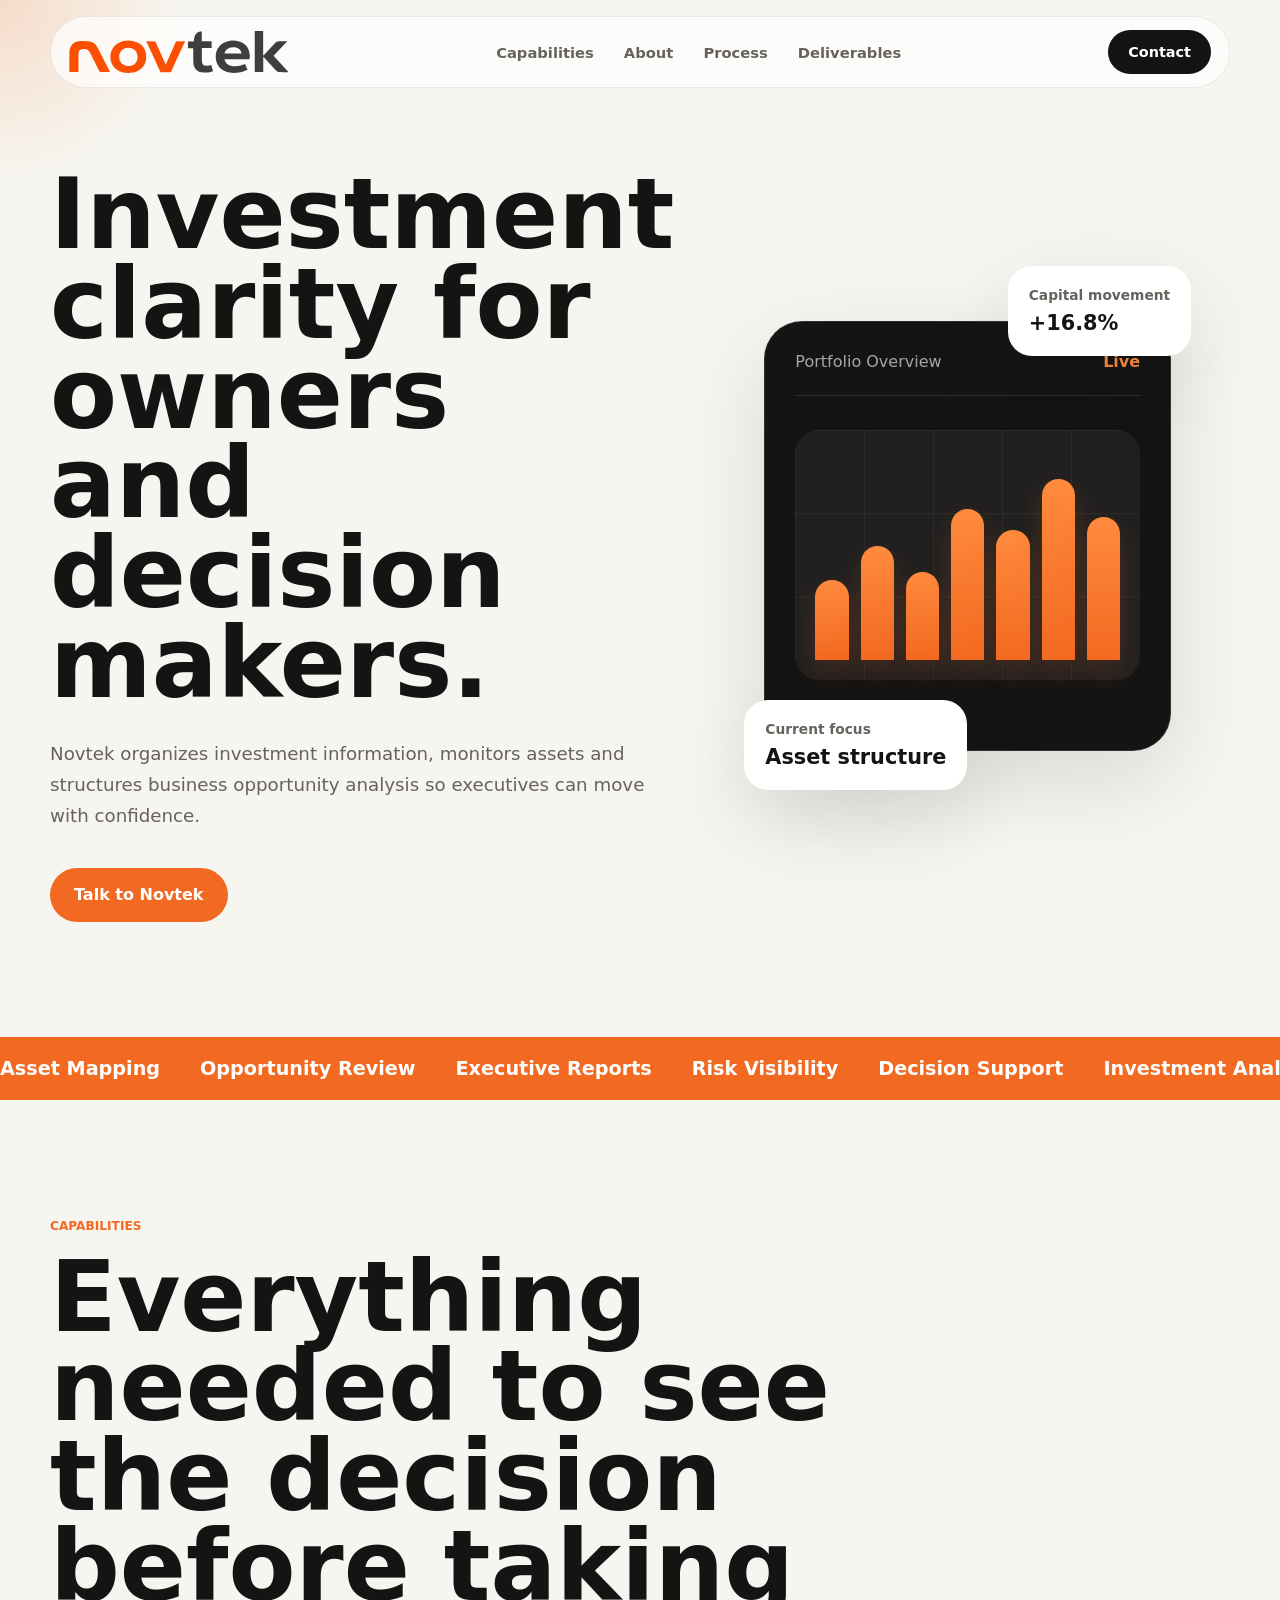
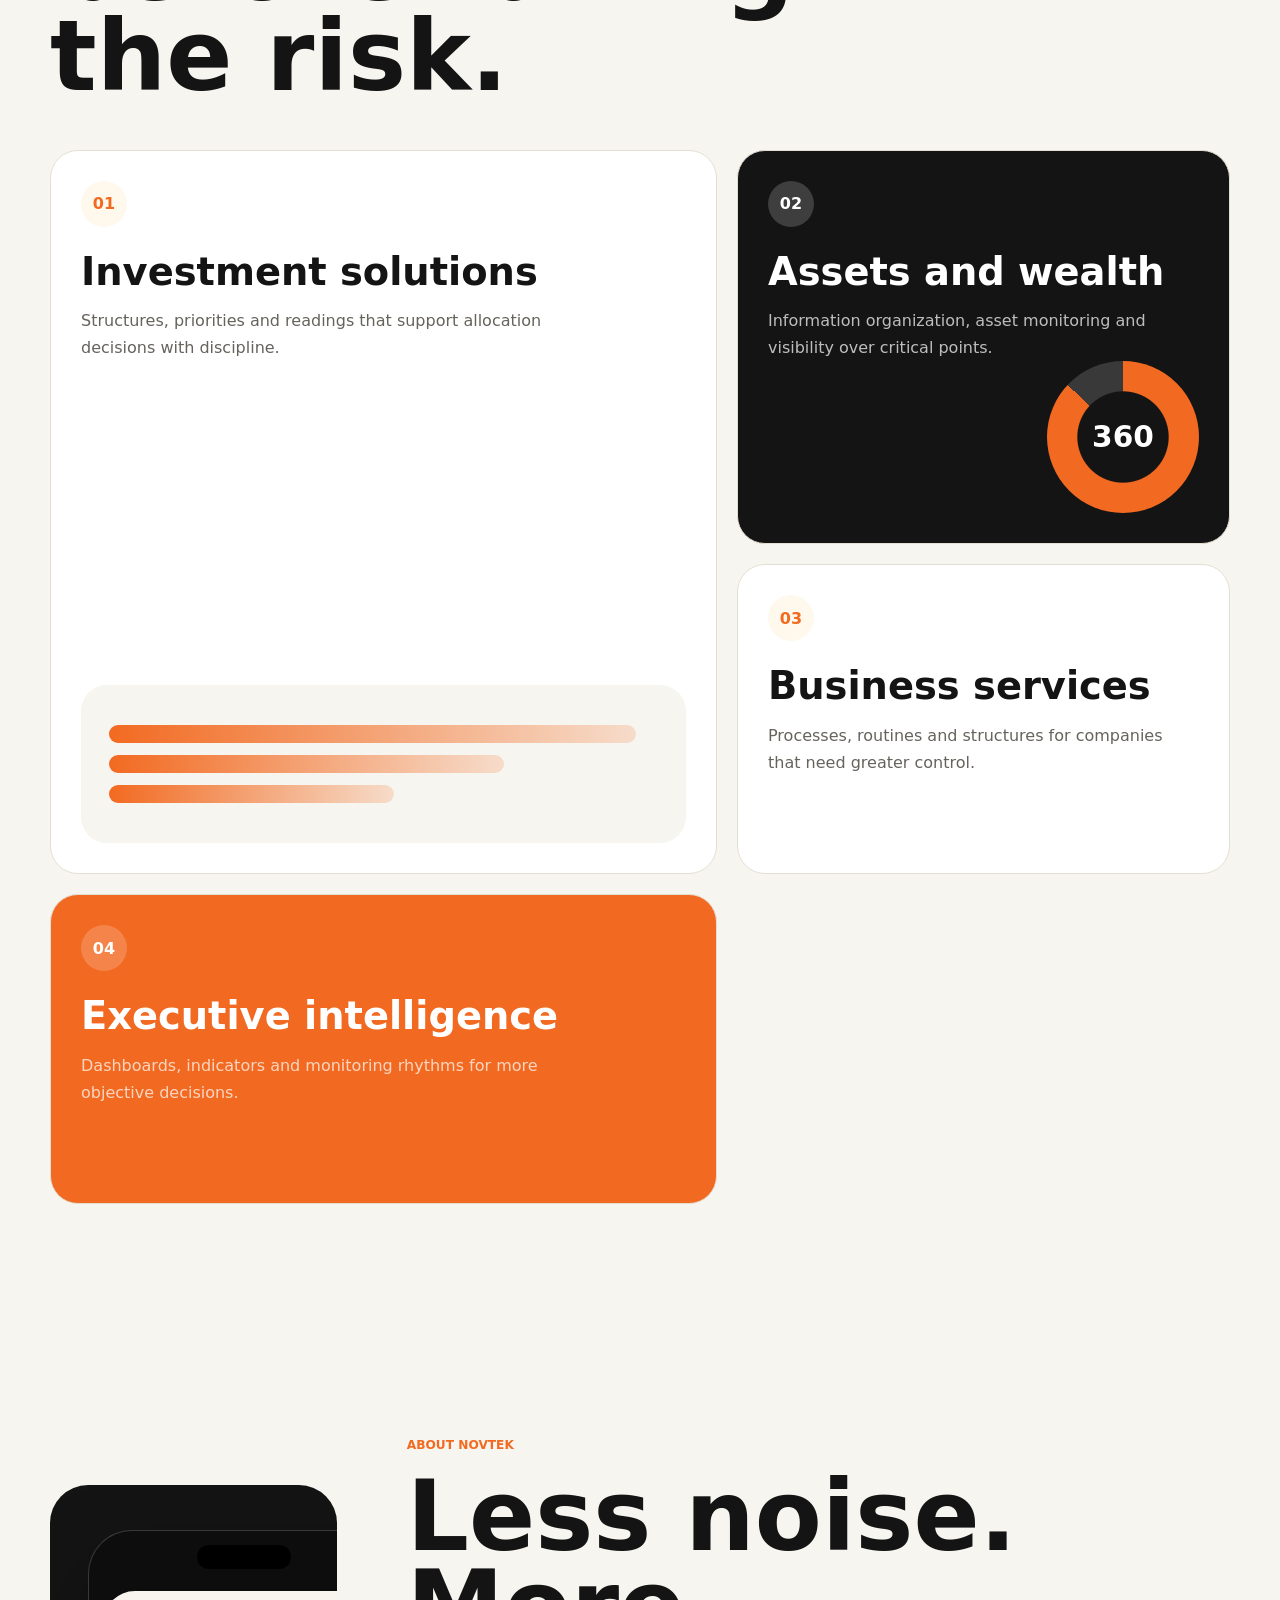
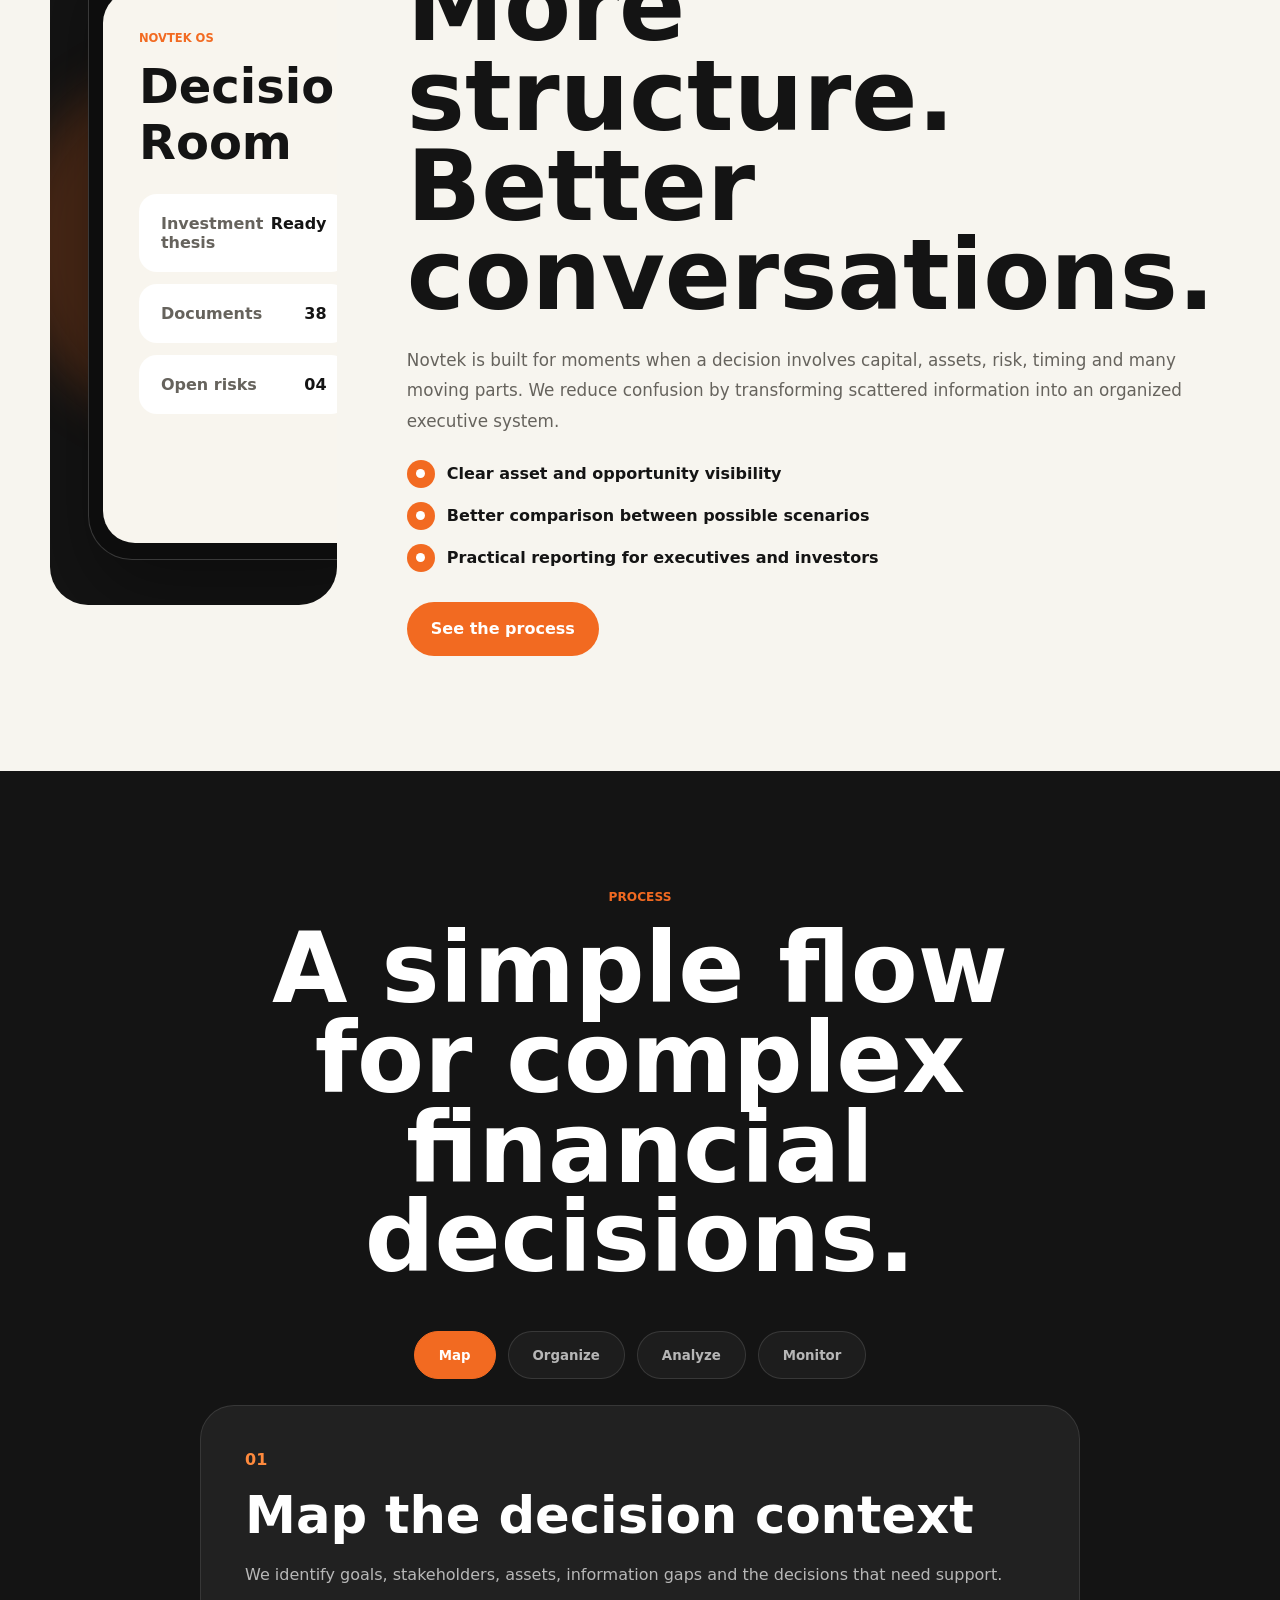
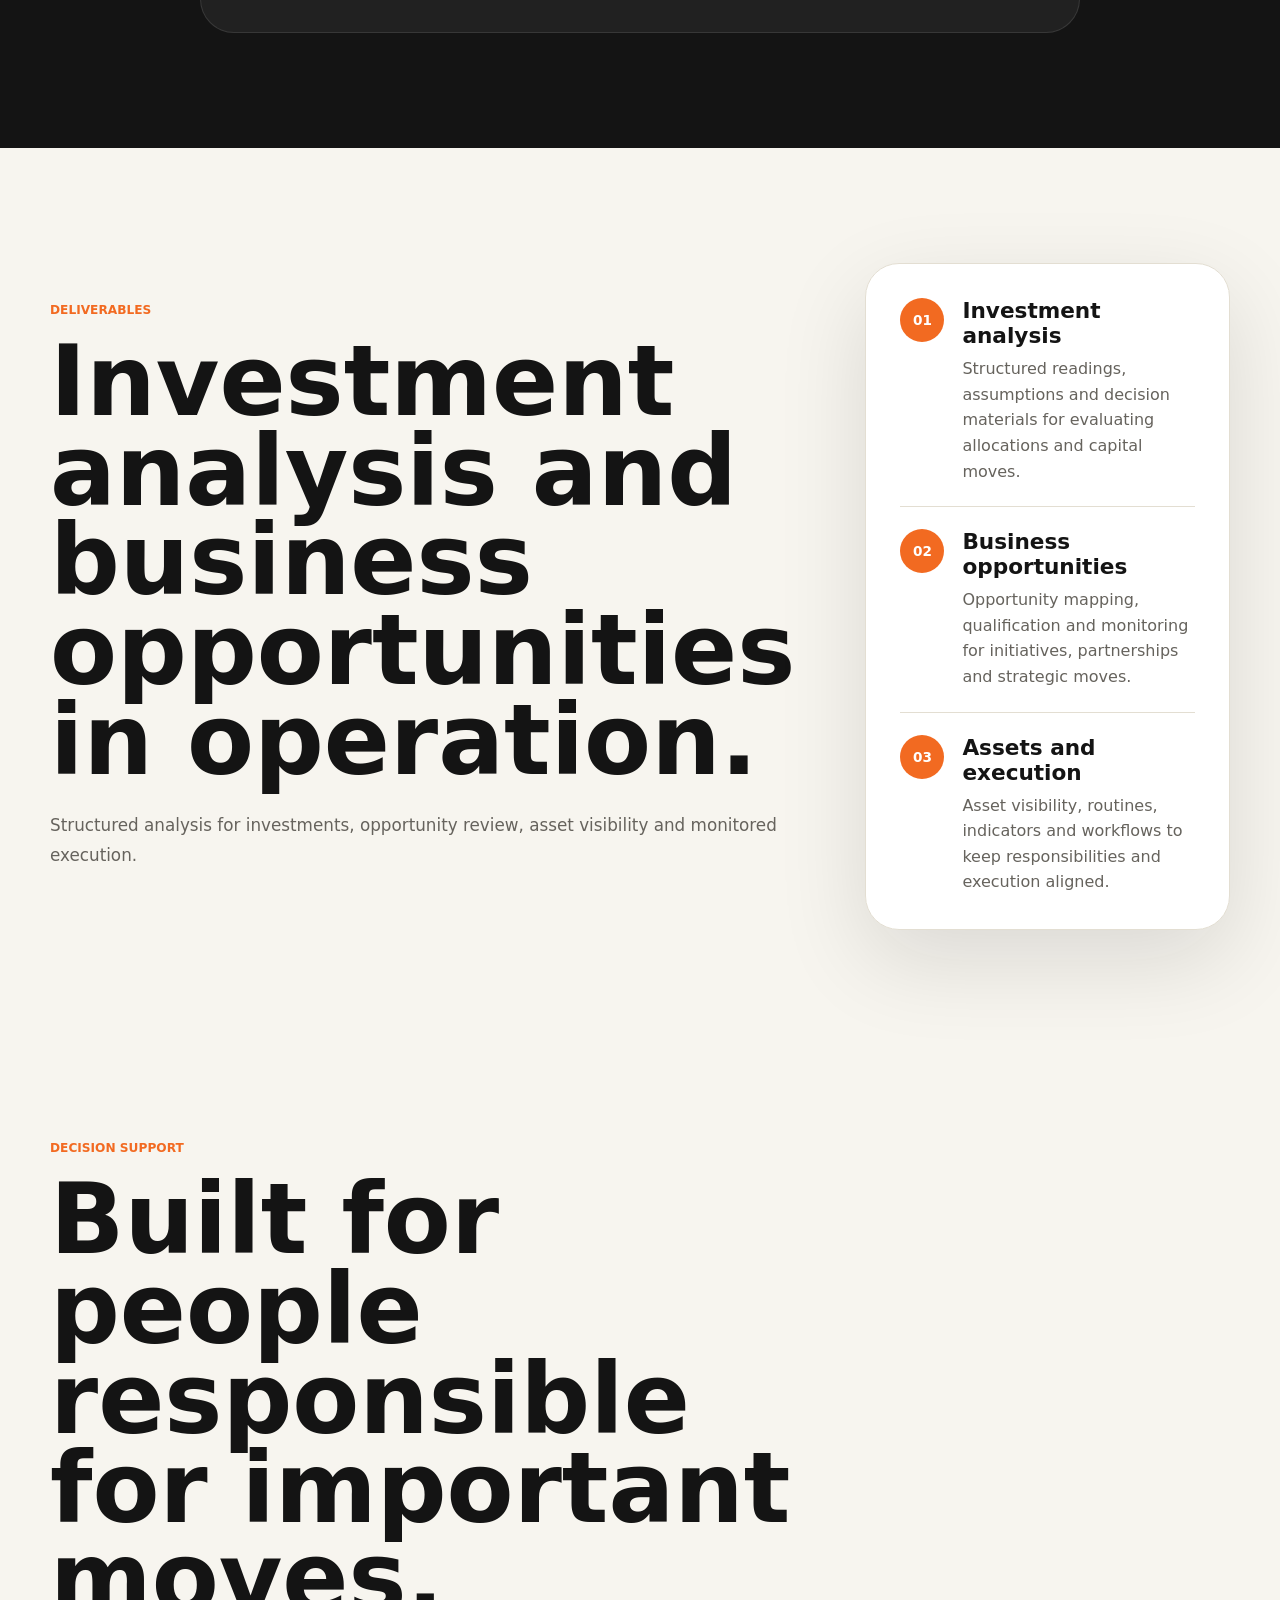
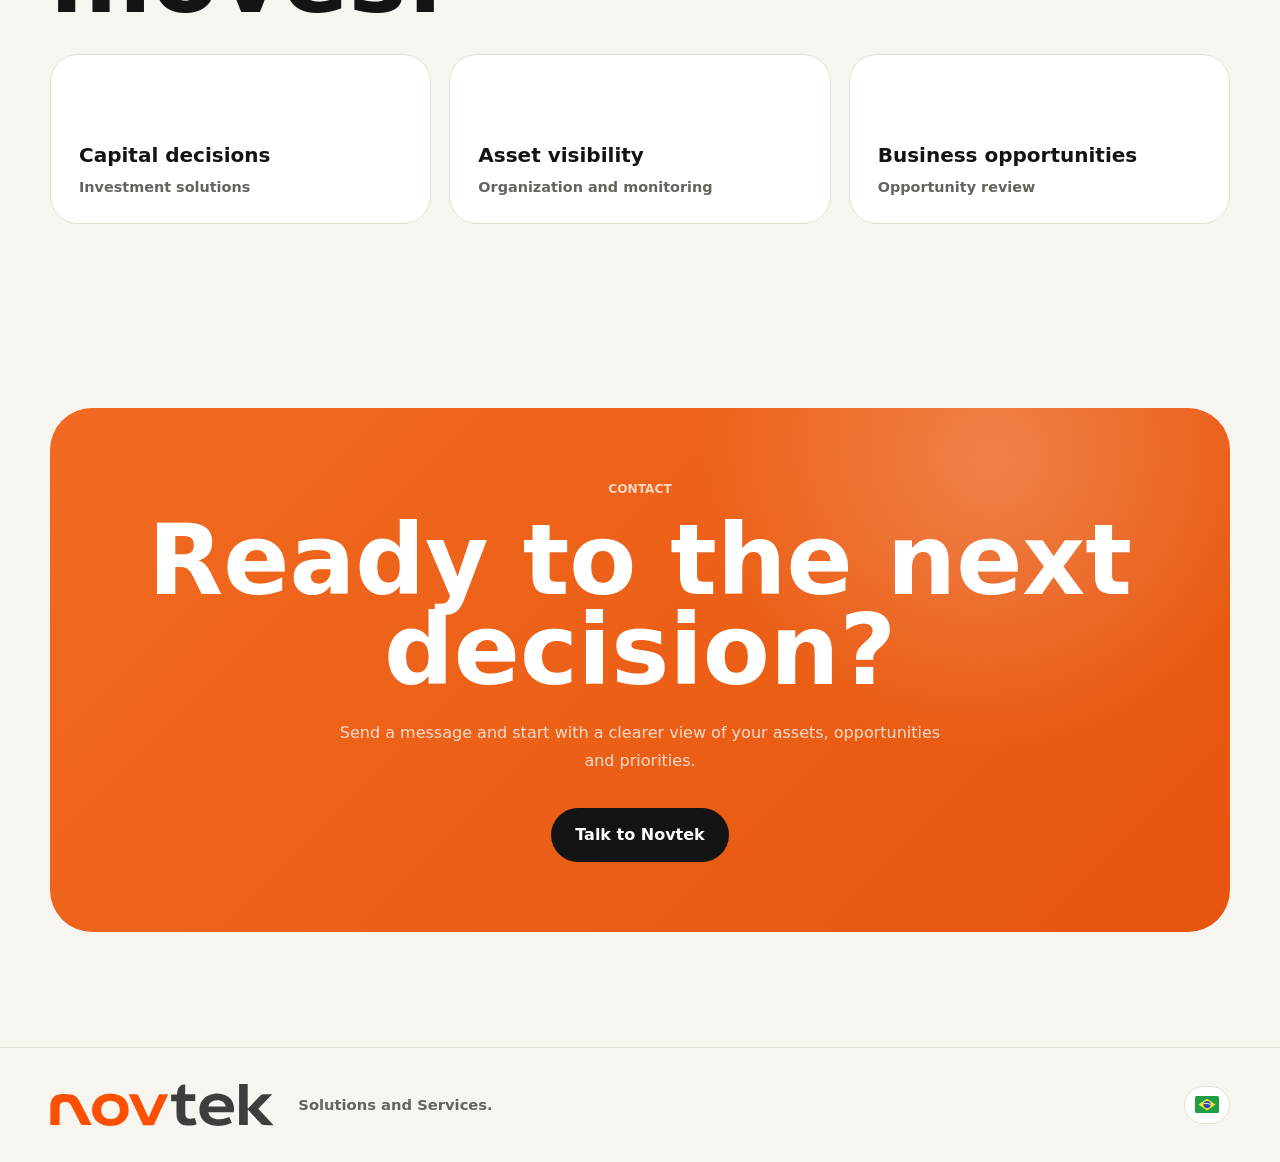
==== commit 6717608f: "Polish Novtek v2 experience" ====
--- a/v2/index.html
+++ b/v2/index.html
@@ -23,9 +23,9 @@
     <meta name="theme-color" content="#f7f5ef">
     <link rel="icon" href="assets/novtek-favicon.svg?v=5" type="image/svg+xml">
     <link rel="preload" href="assets/novtek-wordmark-logo-v1.svg?v=5" as="image" type="image/svg+xml">
-    <link rel="stylesheet" href="styles.css?v=7">
+    <link rel="stylesheet" href="styles.css?v=8">
   </head>
-  <body>
+  <body class="is-loading">
     <div class="preloader" id="preloader" aria-hidden="true">
       <img src="assets/novtek-wordmark-logo-v1.svg?v=5" alt="" class="preloader-logo">
     </div>
@@ -47,18 +47,6 @@
 
         <a href="#contact" class="header-cta" data-i18n="nav.contact">Contact</a>
 
-        <button class="menu-toggle" id="menuToggle" type="button" aria-label="Open menu" aria-expanded="false">
-          <span></span>
-          <span></span>
-        </button>
-      </div>
-
-      <div class="mobile-nav" id="mobileNav">
-        <a href="#features" data-i18n="nav.features">Capabilities</a>
-        <a href="#about" data-i18n="nav.about">About</a>
-        <a href="#process" data-i18n="nav.process">Process</a>
-        <a href="#deliverables" data-i18n="nav.deliverables">Deliverables</a>
-        <a href="#contact" data-i18n="nav.contact">Contact</a>
       </div>
     </header>
 
@@ -66,11 +54,6 @@
       <section class="hero section" aria-labelledby="hero-title">
         <div class="container hero-grid">
           <div class="hero-copy reveal">
-            <div class="announcement">
-              <span class="pulse"></span>
-              <span data-i18n="hero.announcement">Strategic support for investments, assets and business decisions</span>
-            </div>
-
             <h1 id="hero-title" data-i18n="hero.title">Investment clarity for owners and decision makers.</h1>
 
             <p data-i18n="hero.lede">
@@ -79,23 +62,8 @@
 
             <div class="hero-actions">
               <a href="#contact" class="btn btn-primary magnetic" data-i18n="hero.primary">Talk to Novtek</a>
-              <a href="#features" class="btn btn-ghost magnetic" data-i18n="hero.secondary">Explore capabilities</a>
-            </div>
-
-            <div class="hero-metrics">
-              <div>
-                <strong data-count="4">0</strong>
-                <span data-i18n="hero.metric1">Core areas</span>
-              </div>
-              <div>
-                <strong data-count="3">0</strong>
-                <span data-i18n="hero.metric2">Structured deliverables</span>
-              </div>
-              <div>
-                <strong>EN/PT</strong>
-                <span data-i18n="hero.metric3">Executive communication</span>
-              </div>
-            </div>
+            </div>
+
           </div>
 
           <div class="dashboard-shell reveal delay-1" aria-label="Novtek executive dashboard">
@@ -115,14 +83,6 @@
                 <span style="height: 68%"></span>
               </div>
 
-              <div class="asset-row">
-                <span data-i18n="dashboard.row1">Opportunity score</span>
-                <strong>87%</strong>
-              </div>
-              <div class="asset-row">
-                <span data-i18n="dashboard.row2">Risk visibility</span>
-                <strong data-i18n="dashboard.row2.value">Mapped</strong>
-              </div>
             </div>
 
             <div class="mini-card mini-card-one">
@@ -324,54 +284,19 @@
 
           <div class="review-grid">
             <article class="review-card reveal">
-              <p data-i18n="support.card1.copy">Reliable information, executive interpretation and disciplined monitoring before capital moves.</p>
               <strong data-i18n="support.card1.title">Capital decisions</strong>
               <span data-i18n="support.card1.meta">Investment solutions</span>
             </article>
 
             <article class="review-card reveal delay-1">
-              <p data-i18n="support.card2.copy">A common view of assets, priorities, responsibilities and next steps.</p>
               <strong data-i18n="support.card2.title">Asset visibility</strong>
               <span data-i18n="support.card2.meta">Organization and monitoring</span>
             </article>
 
             <article class="review-card reveal delay-2">
-              <p data-i18n="support.card3.copy">Structured analysis for partnerships, acquisitions, ventures and strategic opportunities.</p>
               <strong data-i18n="support.card3.title">Business opportunities</strong>
               <span data-i18n="support.card3.meta">Opportunity review</span>
             </article>
-          </div>
-        </div>
-      </section>
-
-      <section class="section faq">
-        <div class="container faq-grid">
-          <div class="reveal">
-            <span class="eyebrow" data-i18n="faq.label">FAQ</span>
-            <h2 data-i18n="faq.title">Questions before starting.</h2>
-          </div>
-
-          <div class="accordion reveal delay-1">
-            <div class="accordion-item active">
-              <button type="button"><span data-i18n="faq.q1">Is Novtek a bank or broker?</span><span>+</span></button>
-              <div class="accordion-content">
-                <p data-i18n="faq.a1">No. Novtek focuses on investment intelligence, asset organization, business analysis and executive decision support.</p>
-              </div>
-            </div>
-
-            <div class="accordion-item">
-              <button type="button"><span data-i18n="faq.q2">What kind of clients is this for?</span><span>+</span></button>
-              <div class="accordion-content">
-                <p data-i18n="faq.a2">Investors, founders, executives and business owners who need structure before making financial or strategic decisions.</p>
-              </div>
-            </div>
-
-            <div class="accordion-item">
-              <button type="button"><span data-i18n="faq.q3">Can Novtek monitor assets continuously?</span><span>+</span></button>
-              <div class="accordion-content">
-                <p data-i18n="faq.a3">Yes. The work can include recurring dashboards, review routines, reports and follow-up meetings.</p>
-              </div>
-            </div>
           </div>
         </div>
       </section>
@@ -380,9 +305,9 @@
         <div class="container">
           <div class="cta-panel reveal">
             <span class="eyebrow" data-i18n="contact.label">Contact</span>
-            <h2 data-i18n="contact.title">Ready to organize the next decision?</h2>
+            <h2 data-i18n="contact.title">Ready to the next decision?</h2>
             <p data-i18n="contact.copy">Send a message and start with a clearer view of your assets, opportunities and priorities.</p>
-            <a href="mailto:contact@novtek.us" class="btn btn-light magnetic">contact@novtek.us</a>
+            <a href="mailto:contact@novtek.us" class="btn btn-light magnetic" data-i18n="contact.button">Talk to Novtek</a>
           </div>
         </div>
       </section>
@@ -403,6 +328,6 @@
       </div>
     </footer>
 
-    <script src="script.js?v=4"></script>
+    <script src="script.js?v=5"></script>
   </body>
 </html>
--- a/v2/styles.css
+++ b/v2/styles.css
@@ -1448,3 +1448,293 @@
     max-width:140px !important;
   }
 }
+
+/* Annotation polish pass */
+.hero-actions {
+  align-items: center;
+}
+
+.dashboard-card.main-card {
+  display: flex;
+  flex-direction: column;
+}
+
+.dashboard-card.main-card .chart {
+  flex: none;
+  height: 250px;
+  min-height: 250px;
+  margin-bottom: 0;
+  background:
+    linear-gradient(rgba(255,255,255,.055) 1px, transparent 1px),
+    linear-gradient(90deg, rgba(255,255,255,.045) 1px, transparent 1px),
+    rgba(255,255,255,.055);
+  background-size: 100% 33.33%, 20% 100%, auto;
+}
+
+.dashboard-card.main-card .chart span {
+  max-width: 42px;
+  min-height: 34px;
+  box-shadow: 0 12px 28px rgba(242, 106, 33, .2);
+}
+
+.feature-card.dark {
+  display: flex;
+  flex-direction: column;
+}
+
+.feature-card.dark p {
+  padding-right: 0;
+}
+
+.radial {
+  position: relative;
+  right: auto;
+  bottom: auto;
+  width: 152px;
+  height: 152px;
+  margin-top: auto;
+  align-self: flex-end;
+  background:
+    radial-gradient(circle at center, var(--dark) 0 42%, transparent 43%),
+    conic-gradient(var(--orange) 87%, rgba(255,255,255,.16) 0);
+  font-size: 1.85rem;
+}
+
+.phone-panel {
+  min-height: 720px;
+  padding: 28px;
+}
+
+.phone {
+  width: min(430px, 94%);
+  min-height: 630px;
+}
+
+.phone-content {
+  min-height: 552px;
+  padding: 36px;
+}
+
+.phone h3 {
+  font-size: 3rem;
+}
+
+.phone-item {
+  padding: 20px 22px;
+  font-size: 1rem;
+}
+
+.testimonials {
+  padding-top: 92px;
+  padding-bottom: 92px;
+}
+
+.testimonials .section-heading {
+  margin-bottom: 30px;
+}
+
+.review-card {
+  min-height: 170px;
+  padding: 28px;
+  justify-content: flex-end;
+  gap: 12px;
+}
+
+.review-card strong {
+  margin-top: 0;
+  font-size: 1.25rem;
+}
+
+.review-card span {
+  font-weight: 700;
+}
+
+.final-cta {
+  padding-top: 92px;
+}
+
+.cta-panel .btn-light {
+  background: var(--dark);
+  color: #fff;
+}
+
+.cta-panel .btn-light:hover {
+  background: #000;
+}
+
+@media (max-width: 980px) {
+  .dashboard-card.main-card .chart {
+    height: 220px;
+    min-height: 220px;
+  }
+
+  .phone-panel {
+    min-height: 680px;
+  }
+
+  .phone {
+    width: min(460px, 94%);
+  }
+}
+
+@media (max-width: 640px) {
+  .hero-actions {
+    width: 100%;
+  }
+
+  .header-inner {
+    justify-content: flex-start;
+  }
+
+  .hero-actions .btn {
+    width: 100%;
+    min-height: 58px;
+  }
+
+  .dashboard-shell {
+    min-height: 430px;
+  }
+
+  .dashboard-card.main-card {
+    min-height: 340px;
+  }
+
+  .dashboard-card.main-card .chart {
+    height: 210px;
+    min-height: 210px;
+    margin: 24px 0 0;
+  }
+
+  .radial {
+    width: 132px;
+    height: 132px;
+    align-self: flex-start;
+  }
+
+  .phone-panel {
+    min-height: auto;
+    padding: 18px;
+  }
+
+  .phone {
+    width: 100%;
+    min-height: 560px;
+  }
+
+  .phone-content {
+    min-height: 486px;
+    padding: 30px;
+  }
+
+  .phone h3 {
+    font-size: 2.5rem;
+  }
+
+  .review-card {
+    min-height: 150px;
+  }
+
+  .final-cta {
+    padding-top: 70px;
+  }
+}
+
+/* Branded opening splash */
+body.is-loading {
+  overflow: hidden;
+}
+
+body.is-loading .site-header,
+body.is-loading main,
+body.is-loading .footer {
+  opacity: 0;
+  transform: translateY(24px);
+}
+
+.site-header,
+main,
+.footer {
+  transition: opacity .8s ease, transform .8s cubic-bezier(.22, 1, .36, 1);
+}
+
+body.site-ready .site-header,
+body.site-ready main,
+body.site-ready .footer {
+  opacity: 1;
+  transform: none;
+}
+
+.preloader {
+  z-index: 9999;
+  background: #fd4f02;
+  display: grid;
+  place-items: center;
+  overflow: hidden;
+  transform: translateY(0);
+  opacity: 1;
+  visibility: visible;
+  transition:
+    transform .95s cubic-bezier(.76, 0, .24, 1),
+    border-radius .95s cubic-bezier(.76, 0, .24, 1),
+    visibility 0s linear .95s;
+}
+
+.preloader::after {
+  content: "";
+  position: absolute;
+  inset: auto 0 0;
+  height: 22vh;
+  background: linear-gradient(to bottom, rgba(255,255,255,0), rgba(255,255,255,.18));
+  opacity: .42;
+  pointer-events: none;
+}
+
+.preloader-logo {
+  width: min(470px, 62vw) !important;
+  max-width: 78vw;
+  height: auto !important;
+  filter: brightness(0) invert(1);
+  animation: splashLogoIn .9s cubic-bezier(.22, 1, .36, 1) both;
+  transition: opacity .65s ease, transform .95s cubic-bezier(.76, 0, .24, 1);
+  will-change: transform, opacity;
+}
+
+.preloader.hide {
+  transform: translateY(-100%);
+  border-radius: 0 0 42px 42px;
+  opacity: 1;
+  visibility: hidden;
+}
+
+.preloader.hide .preloader-logo {
+  opacity: 0;
+  transform: translateY(-44px) scale(.94);
+}
+
+@keyframes splashLogoIn {
+  from {
+    opacity: 0;
+    transform: translateY(18px) scale(.96);
+  }
+  to {
+    opacity: 1;
+    transform: translateY(0) scale(1);
+  }
+}
+
+@media (max-width: 640px) {
+  .preloader-logo {
+    width: min(340px, 68vw) !important;
+  }
+}
+
+@media (prefers-reduced-motion: reduce) {
+  .preloader,
+  .preloader-logo,
+  .site-header,
+  main,
+  .footer {
+    animation: none !important;
+    transition-duration: .01ms !important;
+  }
+}
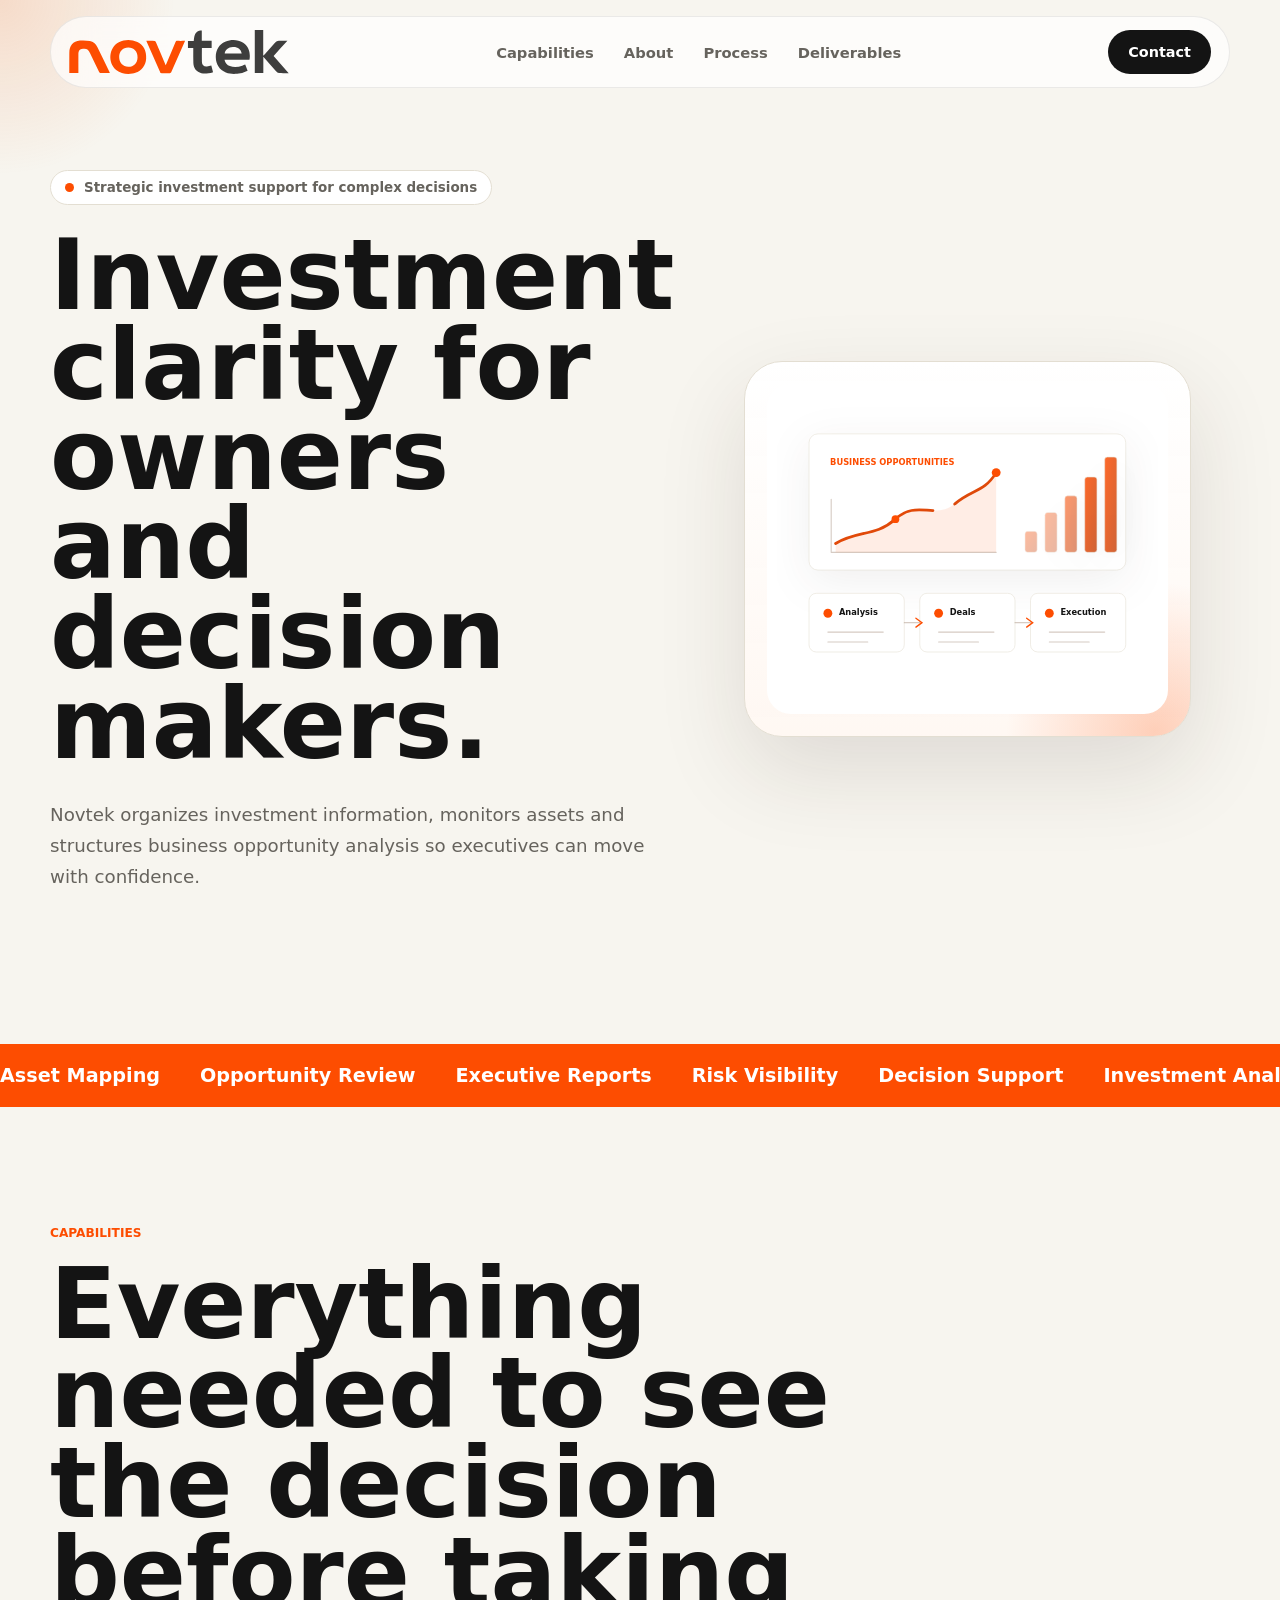
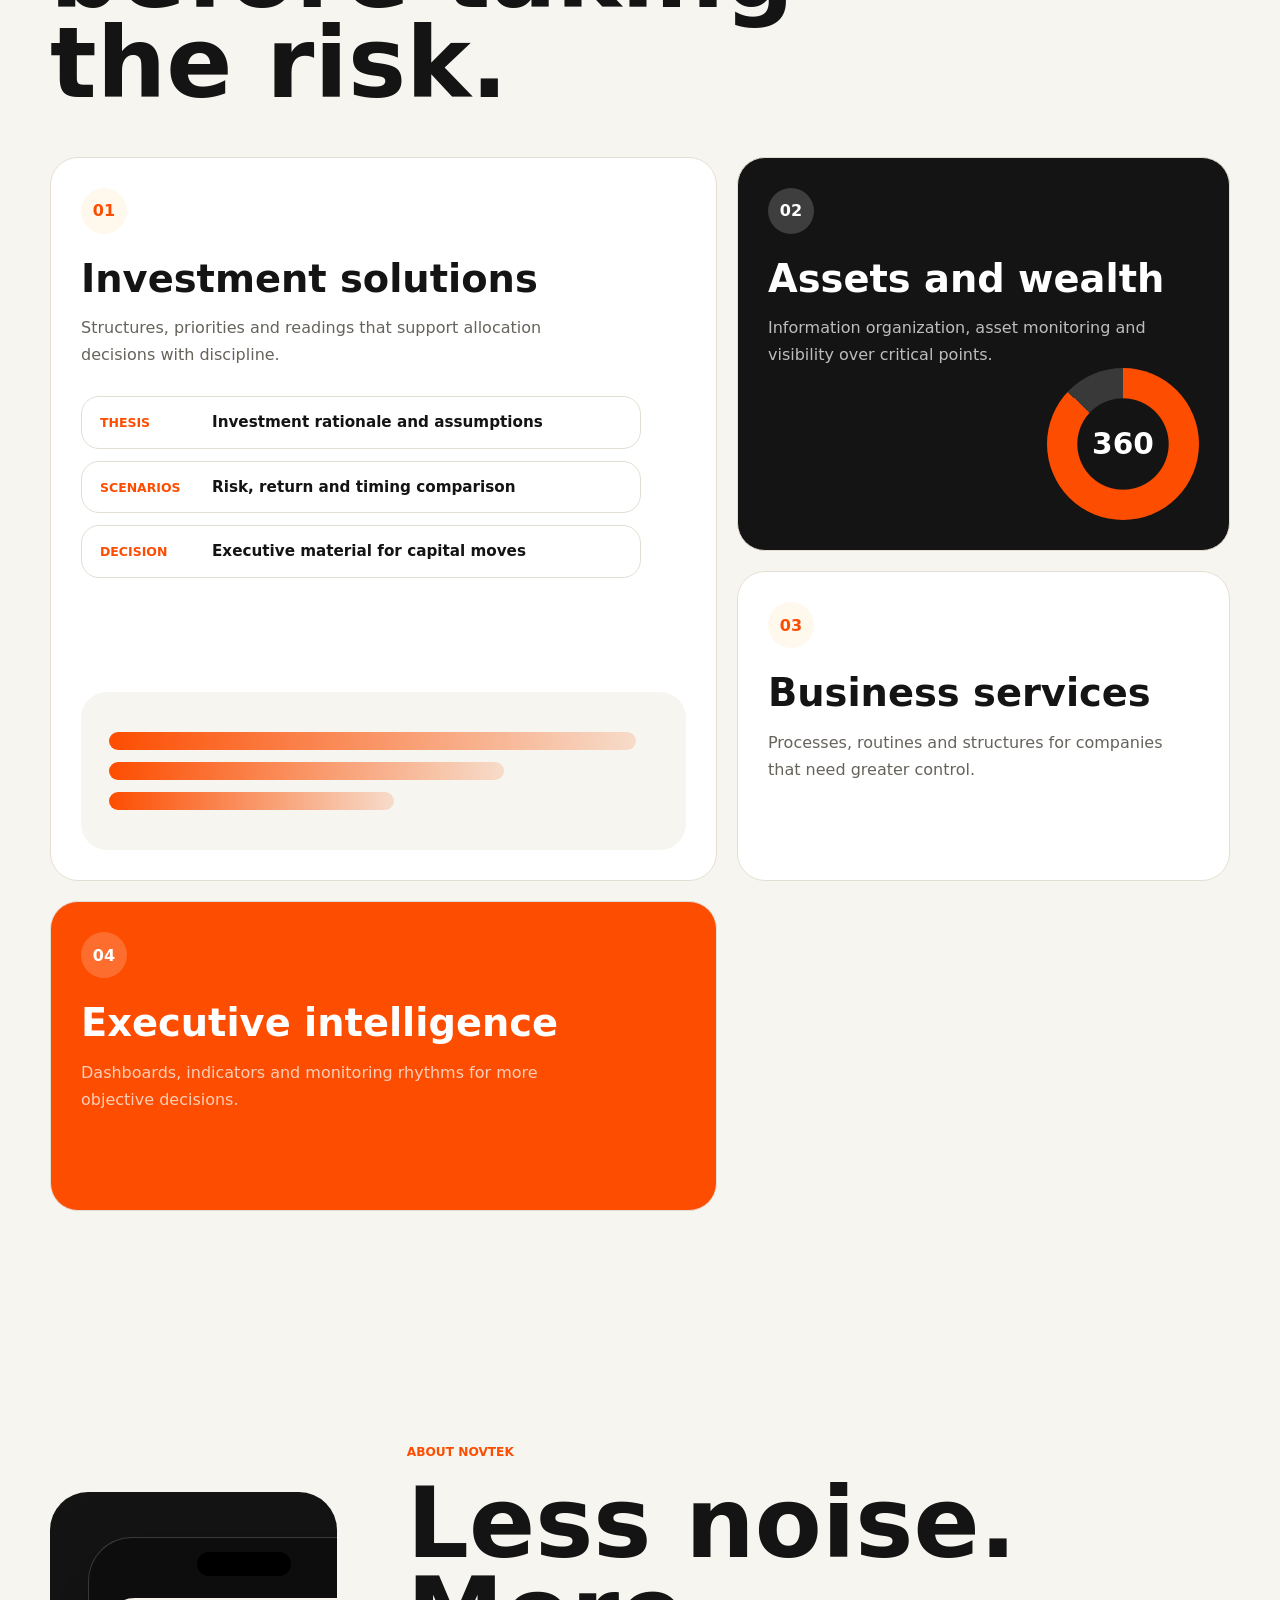
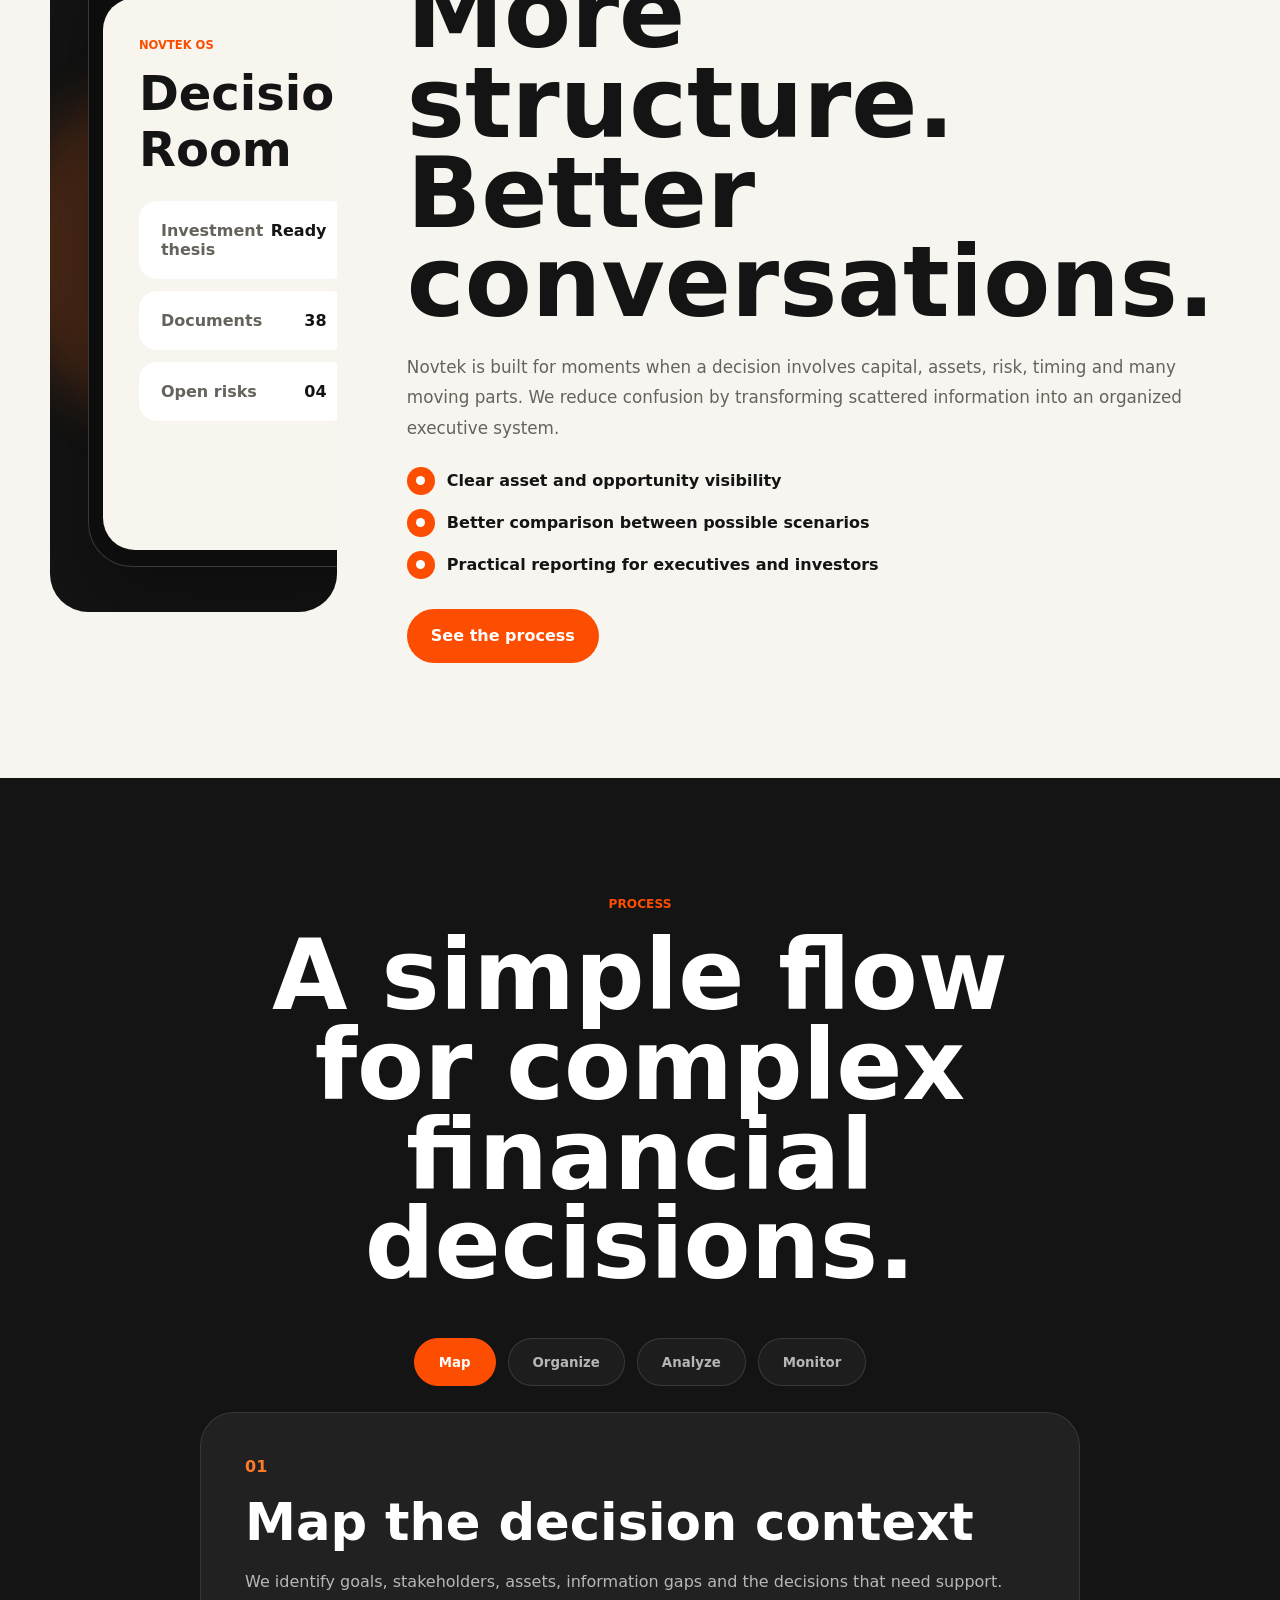
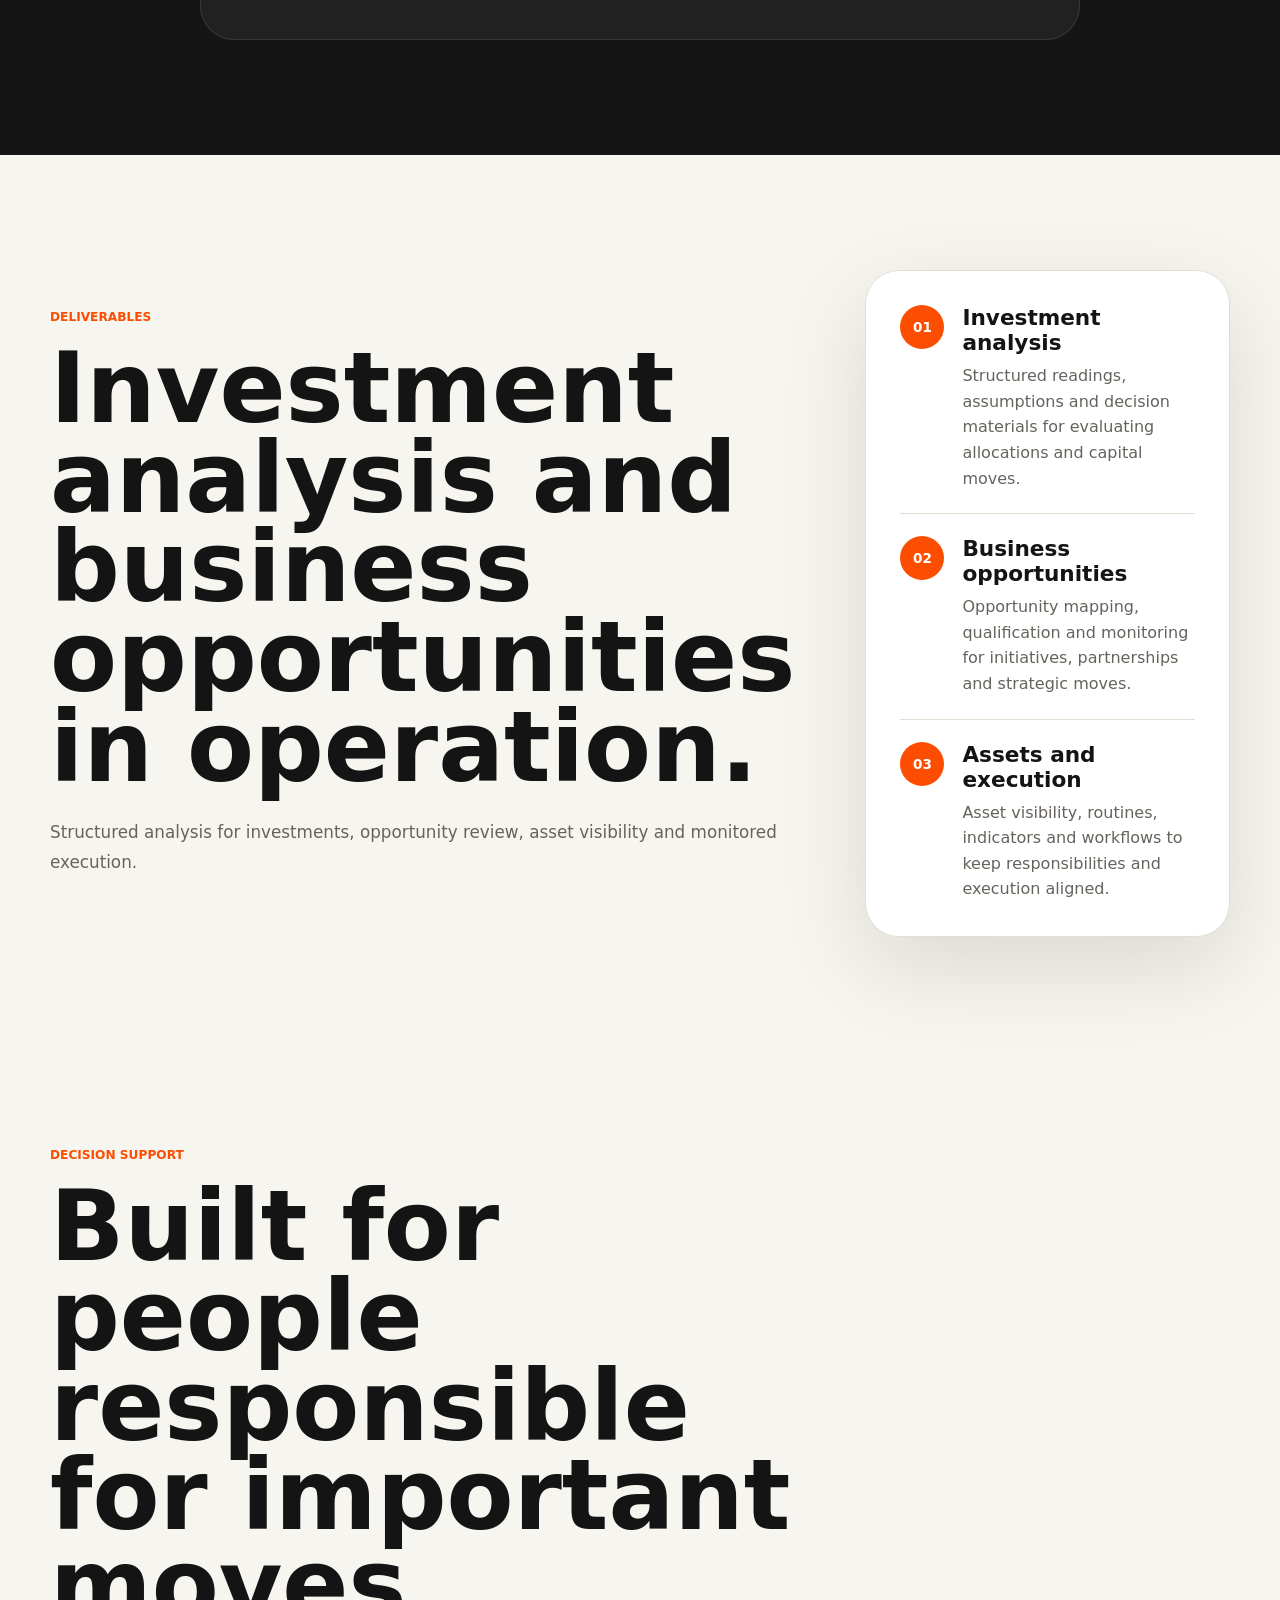
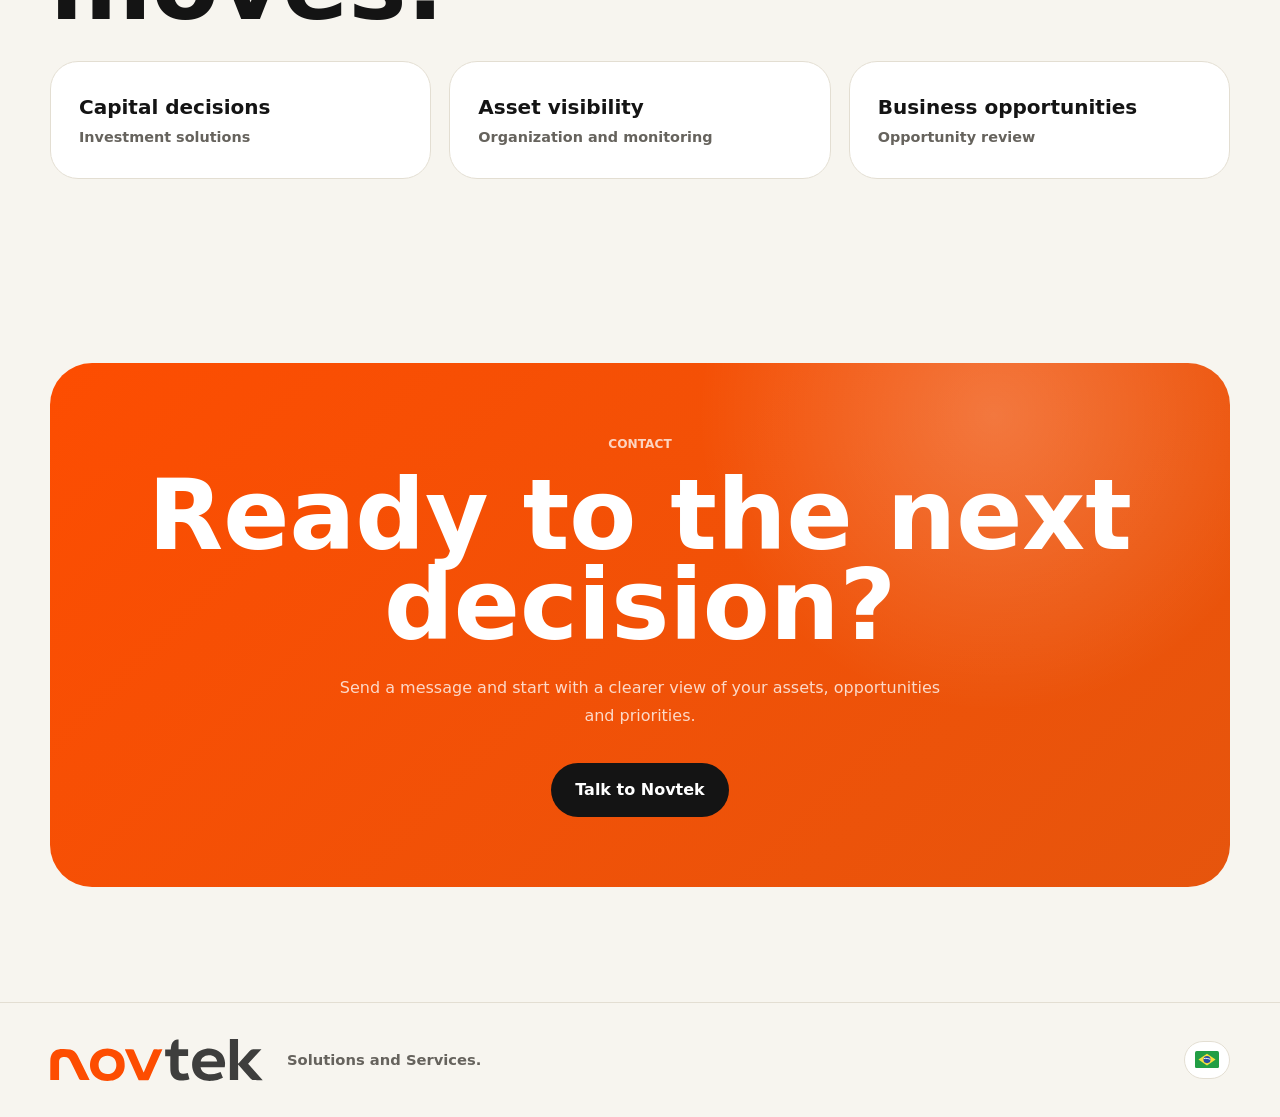
==== commit 537852b8: "Complete Novtek brand assets and v2 updates" ====
--- a/v2/index.html
+++ b/v2/index.html
@@ -21,13 +21,14 @@
       content="Novtek structures solutions and services for investments, assets and business with executive intelligence, clear processes and consistent monitoring."
     >
     <meta name="theme-color" content="#f7f5ef">
-    <link rel="icon" href="assets/novtek-favicon.svg?v=5" type="image/svg+xml">
-    <link rel="preload" href="assets/novtek-wordmark-logo-v1.svg?v=5" as="image" type="image/svg+xml">
-    <link rel="stylesheet" href="styles.css?v=8">
+    <link rel="icon" href="assets/novtek-favicon.svg?v=6" type="image/svg+xml">
+    <link rel="preload" href="assets/novtek-wordmark-logo-v1.svg?v=6" as="image" type="image/svg+xml">
+    <link rel="preload" href="assets/brand/novtek-wordmark-white.svg?v=1" as="image" type="image/svg+xml">
+    <link rel="stylesheet" href="styles.css?v=9">
   </head>
   <body class="is-loading">
     <div class="preloader" id="preloader" aria-hidden="true">
-      <img src="assets/novtek-wordmark-logo-v1.svg?v=5" alt="" class="preloader-logo">
+      <img src="assets/brand/novtek-wordmark-white.svg?v=1" alt="" class="preloader-logo">
     </div>
 
     <div class="cursor-glow" id="cursorGlow" aria-hidden="true"></div>
@@ -35,7 +36,7 @@
     <header class="site-header" id="siteHeader">
       <div class="container header-inner">
         <a href="#home" class="brand" aria-label="Novtek home">
-          <img src="assets/novtek-wordmark-logo-v1.svg?v=5" alt="Novtek" class="brand-logo">
+          <img src="assets/novtek-wordmark-logo-v1.svg?v=6" alt="Novtek" class="brand-logo">
         </a>
 
         <nav class="desktop-nav" aria-label="Main navigation">
@@ -54,46 +55,74 @@
       <section class="hero section" aria-labelledby="hero-title">
         <div class="container hero-grid">
           <div class="hero-copy reveal">
+            <div class="announcement">
+              <span class="pulse"></span>
+              <span data-i18n="hero.announcement">Strategic investment support for complex decisions</span>
+            </div>
+
             <h1 id="hero-title" data-i18n="hero.title">Investment clarity for owners and decision makers.</h1>
 
             <p data-i18n="hero.lede">
               Novtek organizes investment information, monitors assets and structures business opportunity analysis so executives can move with confidence.
             </p>
 
-            <div class="hero-actions">
-              <a href="#contact" class="btn btn-primary magnetic" data-i18n="hero.primary">Talk to Novtek</a>
-            </div>
-
-          </div>
-
-          <div class="dashboard-shell reveal delay-1" aria-label="Novtek executive dashboard">
-            <div class="dashboard-card main-card floating">
-              <div class="card-head">
-                <span data-i18n="dashboard.title">Portfolio Overview</span>
-                <strong data-i18n="dashboard.status">Live</strong>
-              </div>
-
-              <div class="chart" aria-hidden="true">
-                <span style="height: 38%"></span>
-                <span style="height: 54%"></span>
-                <span style="height: 42%"></span>
-                <span style="height: 72%"></span>
-                <span style="height: 62%"></span>
-                <span style="height: 86%"></span>
-                <span style="height: 68%"></span>
-              </div>
-
-            </div>
-
-            <div class="mini-card mini-card-one">
-              <span data-i18n="dashboard.mini1">Capital movement</span>
-              <strong>+16.8%</strong>
-            </div>
-
-            <div class="mini-card mini-card-two">
-              <span data-i18n="dashboard.mini2">Current focus</span>
-              <strong data-i18n="dashboard.mini2.value">Asset structure</strong>
-            </div>
+          </div>
+
+          <div class="system-panel reveal delay-1" aria-label="Novtek business opportunities graph">
+            <svg class="process-map" viewBox="0 0 680 560" role="img" aria-label="Business opportunities graph with market line chart, growing bars and opportunity flow">
+              <defs>
+                <linearGradient id="signal" x1="0" x2="1" y1="0" y2="1">
+                  <stop offset="0" stop-color="#fd4d01"/>
+                  <stop offset="1" stop-color="#c74712"/>
+                </linearGradient>
+                <linearGradient id="signalSoft" x1="0" x2="1" y1="0" y2="1">
+                  <stop offset="0" stop-color="#ffd2b8"/>
+                  <stop offset="1" stop-color="#fd4d01"/>
+                </linearGradient>
+              </defs>
+
+              <g class="console-main">
+                <rect x="54" y="72" width="572" height="246" rx="16"/>
+                <text class="console-kicker" x="92" y="128">Business Opportunities</text>
+                <path class="console-axis" d="M94 286H392M94 190V286"/>
+                <path class="console-chart-fill" d="M102 270C142 246 174 258 210 226C248 190 282 228 318 198C348 172 370 178 392 142V286H102Z"/>
+                <path class="console-curve" d="M102 270C142 246 174 258 210 226C248 190 282 228 318 198C348 172 370 178 392 142"/>
+                <circle class="console-dot" cx="210" cy="226" r="7"/>
+                <circle class="console-dot" cx="392" cy="142" r="8"/>
+                <g class="console-bars">
+                  <rect x="444" y="248" width="22" height="38" rx="5"/>
+                  <rect x="480" y="214" width="22" height="72" rx="5"/>
+                  <rect x="516" y="184" width="22" height="102" rx="5"/>
+                  <rect x="552" y="150" width="22" height="136" rx="5"/>
+                  <rect x="588" y="114" width="22" height="172" rx="5"/>
+                </g>
+              </g>
+
+              <g class="console-card">
+                <rect x="54" y="360" width="172" height="106" rx="13"/>
+                <circle cx="88" cy="396" r="8"/>
+                <text class="console-card-title" x="108" y="400">Analysis</text>
+                <path d="M88 430H188M88 448H160"/>
+              </g>
+              <g class="console-card">
+                <rect x="254" y="360" width="172" height="106" rx="13"/>
+                <circle cx="288" cy="396" r="8"/>
+                <text class="console-card-title" x="308" y="400">Deals</text>
+                <path d="M288 430H388M288 448H360"/>
+              </g>
+              <g class="console-card">
+                <rect x="454" y="360" width="172" height="106" rx="13"/>
+                <circle cx="488" cy="396" r="8"/>
+                <text class="console-card-title" x="508" y="400">Execution</text>
+                <path d="M488 430H588M488 448H560"/>
+              </g>
+
+              <path class="console-flow" d="M226 413H254M426 413H454"/>
+              <g class="console-arrows">
+                <path d="M247 405L258 413L247 421"/>
+                <path d="M447 405L458 413L447 421"/>
+              </g>
+            </svg>
           </div>
         </div>
       </section>
@@ -125,6 +154,20 @@
               <div class="feature-icon">01</div>
               <h3 data-i18n="features.card1.title">Investment solutions</h3>
               <p data-i18n="features.card1.copy">Structures, priorities and readings that support allocation decisions with discipline.</p>
+              <div class="feature-points">
+                <div>
+                  <span data-i18n="features.card1.point1.label">Thesis</span>
+                  <strong data-i18n="features.card1.point1.value">Investment rationale and assumptions</strong>
+                </div>
+                <div>
+                  <span data-i18n="features.card1.point2.label">Scenarios</span>
+                  <strong data-i18n="features.card1.point2.value">Risk, return and timing comparison</strong>
+                </div>
+                <div>
+                  <span data-i18n="features.card1.point3.label">Decision</span>
+                  <strong data-i18n="features.card1.point3.value">Executive material for capital moves</strong>
+                </div>
+              </div>
               <div class="feature-visual" aria-hidden="true">
                 <div class="stack-line wide"></div>
                 <div class="stack-line"></div>
@@ -315,7 +358,7 @@
 
     <footer class="footer">
       <div class="container footer-inner">
-        <img src="assets/novtek-wordmark-logo-v1.svg?v=5" alt="Novtek" class="footer-logo">
+        <img src="assets/novtek-wordmark-logo-v1.svg?v=6" alt="Novtek" class="footer-logo">
         <span data-i18n="footer.copy">Solutions and Services.</span>
         <button type="button" class="footer-language" aria-label="Change language to Brazilian Portuguese" onclick="toggleLanguage()">
           <svg viewBox="0 0 28 20" aria-hidden="true" focusable="false">
--- a/v2/styles.css
+++ b/v2/styles.css
@@ -11,8 +11,8 @@
   --dark-2: #202020;
   --muted: #66635d;
   --line: #e3ded2;
-  --orange: #f26a21;
-  --orange-2: #ff8a3d;
+  --orange: #fd4d01;
+  --orange-2: #ff7a2a;
   --cream: #fff8ec;
   --radius: 28px;
   --shadow: 0 30px 90px rgba(20, 20, 20, .12);
@@ -566,6 +566,37 @@
   color: rgba(255,255,255,.72);
 }
 
+.feature-points {
+  display: grid;
+  gap: 12px;
+  max-width: 560px;
+  margin-top: 28px;
+}
+
+.feature-points div {
+  display: grid;
+  grid-template-columns: 96px 1fr;
+  gap: 16px;
+  align-items: center;
+  padding: 15px 18px;
+  border: 1px solid var(--line);
+  border-radius: 18px;
+  background: rgba(255,255,255,.66);
+}
+
+.feature-points span {
+  color: var(--orange);
+  font-size: .78rem;
+  font-weight: 900;
+  text-transform: uppercase;
+}
+
+.feature-points strong {
+  color: var(--dark);
+  font-size: .95rem;
+  line-height: 1.35;
+}
+
 .feature-visual {
   position: absolute;
   left: 30px;
@@ -842,14 +873,15 @@
 }
 
 .review-card {
-  padding: 30px;
-  min-height: 300px;
+  padding: 26px 28px;
+  min-height: 132px;
   border-radius: var(--radius);
   background: white;
   border: 1px solid var(--line);
   display: flex;
   flex-direction: column;
-  justify-content: space-between;
+  justify-content: center;
+  gap: 10px;
 }
 
 .review-card p {
@@ -859,7 +891,7 @@
 }
 
 .review-card strong {
-  margin-top: 30px;
+  margin-top: 0;
 }
 
 .review-card span {
@@ -1091,6 +1123,28 @@
   .tab-panel,
   .cta-panel {
     padding: 26px;
+  }
+
+  .feature-card.large {
+    min-height: auto;
+  }
+
+  .feature-points {
+    margin-top: 24px;
+  }
+
+  .feature-points div {
+    grid-template-columns: 1fr;
+    gap: 5px;
+    padding: 14px 16px;
+  }
+
+  .feature-visual {
+    position: relative;
+    left: auto;
+    right: auto;
+    bottom: auto;
+    margin-top: 24px;
   }
 
   .footer-inner {
@@ -1534,10 +1588,10 @@
 }
 
 .review-card {
-  min-height: 170px;
-  padding: 28px;
-  justify-content: flex-end;
-  gap: 12px;
+  min-height: 118px;
+  padding: 24px 28px;
+  justify-content: center;
+  gap: 10px;
 }
 
 .review-card strong {
@@ -1578,6 +1632,17 @@
 }
 
 @media (max-width: 640px) {
+  .announcement {
+    width: 100%;
+    justify-content: flex-start;
+    padding: 11px 14px;
+    margin-bottom: 28px;
+    background: rgba(255, 255, 255, .78);
+    backdrop-filter: blur(16px);
+    font-size: .82rem;
+    line-height: 1.25;
+  }
+
   .hero-actions {
     width: 100%;
   }
@@ -1631,7 +1696,8 @@
   }
 
   .review-card {
-    min-height: 150px;
+    min-height: auto;
+    padding: 22px;
   }
 
   .final-cta {
@@ -1666,7 +1732,7 @@
 
 .preloader {
   z-index: 9999;
-  background: #fd4f02;
+  background: #fd4d01;
   display: grid;
   place-items: center;
   overflow: hidden;
@@ -1693,7 +1759,7 @@
   width: min(470px, 62vw) !important;
   max-width: 78vw;
   height: auto !important;
-  filter: brightness(0) invert(1);
+  filter: none;
   animation: splashLogoIn .9s cubic-bezier(.22, 1, .36, 1) both;
   transition: opacity .65s ease, transform .95s cubic-bezier(.76, 0, .24, 1);
   will-change: transform, opacity;
@@ -1738,3 +1804,203 @@
     transition-duration: .01ms !important;
   }
 }
+
+/* Hero v1 business-opportunity graph */
+.system-panel {
+  position: relative;
+  overflow: hidden;
+  min-width: 0;
+  padding: clamp(16px, 2vw, 22px);
+  background:
+    linear-gradient(180deg, rgba(255, 255, 255, .94), rgba(255, 247, 241, .9)),
+    var(--surface);
+  border: 1px solid var(--line);
+  border-radius: 38px;
+  box-shadow: 0 34px 90px rgba(49, 33, 22, .12);
+}
+
+.system-panel::before {
+  content: "";
+  position: absolute;
+  right: -120px;
+  bottom: -150px;
+  width: 310px;
+  height: 310px;
+  border-radius: 50%;
+  background: radial-gradient(circle, rgba(253, 77, 1, .24), transparent 68%);
+}
+
+.process-map {
+  position: relative;
+  display: block;
+  width: 100%;
+  height: auto;
+  aspect-ratio: 680 / 560;
+  padding: 10px;
+  background: #fff;
+  border-radius: 24px;
+}
+
+.console-main rect,
+.console-card rect {
+  fill: rgba(255, 255, 255, .96);
+  stroke: var(--line);
+}
+
+.console-main rect {
+  filter: drop-shadow(0 20px 38px rgba(45, 34, 26, .07));
+}
+
+.console-kicker {
+  fill: var(--orange);
+  font-size: 15px;
+  font-weight: 900;
+  text-transform: uppercase;
+}
+
+.console-axis,
+.console-flow,
+.console-arrows path,
+.console-card path {
+  fill: none;
+  stroke: rgba(189, 171, 158, .62);
+  stroke-linecap: round;
+  stroke-width: 2;
+}
+
+.console-chart-fill {
+  fill: rgba(253, 77, 1, .1);
+  animation: chartGlow 4.8s ease-in-out infinite;
+}
+
+.console-curve {
+  fill: none;
+  stroke: url(#signal);
+  stroke-linecap: round;
+  stroke-width: 5;
+  stroke-dasharray: 190 42;
+  animation: flow 7s linear infinite;
+}
+
+.console-dot {
+  fill: var(--orange);
+  animation: pointPulse 3.2s ease-in-out infinite;
+  transform-box: fill-box;
+  transform-origin: center;
+}
+
+.console-dot:nth-of-type(2) {
+  animation-delay: -1.2s;
+}
+
+.console-bars rect {
+  fill: url(#signal);
+  opacity: .84;
+  animation: barRise 4.4s ease-in-out infinite;
+  transform-box: fill-box;
+  transform-origin: center bottom;
+}
+
+.console-bars rect:nth-child(1),
+.console-bars rect:nth-child(2) {
+  opacity: .38;
+}
+
+.console-bars rect:nth-child(2) {
+  animation-delay: -.4s;
+}
+
+.console-bars rect:nth-child(3) {
+  opacity: .58;
+  animation-delay: -.8s;
+}
+
+.console-bars rect:nth-child(4) {
+  animation-delay: -1.2s;
+}
+
+.console-bars rect:nth-child(5) {
+  animation-delay: -1.6s;
+}
+
+.console-card circle {
+  fill: var(--orange);
+}
+
+.console-card-title {
+  fill: var(--dark);
+  font-size: 15px;
+  font-weight: 900;
+}
+
+.console-arrows path {
+  stroke: var(--orange);
+  stroke-width: 2.4;
+  animation: arrowDrift 2.8s ease-in-out infinite;
+}
+
+.console-arrows path:nth-child(2) {
+  animation-delay: -1.1s;
+}
+
+@keyframes flow {
+  to {
+    stroke-dashoffset: -84;
+  }
+}
+
+@keyframes chartGlow {
+  0%,
+  100% {
+    opacity: .72;
+  }
+
+  50% {
+    opacity: 1;
+  }
+}
+
+@keyframes barRise {
+  0%,
+  100% {
+    transform: scaleY(.94);
+  }
+
+  50% {
+    transform: scaleY(1);
+  }
+}
+
+@keyframes pointPulse {
+  0%,
+  100% {
+    transform: scale(1);
+  }
+
+  50% {
+    transform: scale(1.22);
+  }
+}
+
+@keyframes arrowDrift {
+  0%,
+  100% {
+    transform: translateX(0);
+  }
+
+  50% {
+    transform: translateX(4px);
+  }
+}
+
+@media (max-width: 640px) {
+  .system-panel {
+    padding: 12px;
+    border-radius: 26px;
+  }
+
+  .process-map {
+    padding: 8px;
+    border-radius: 18px;
+  }
+}
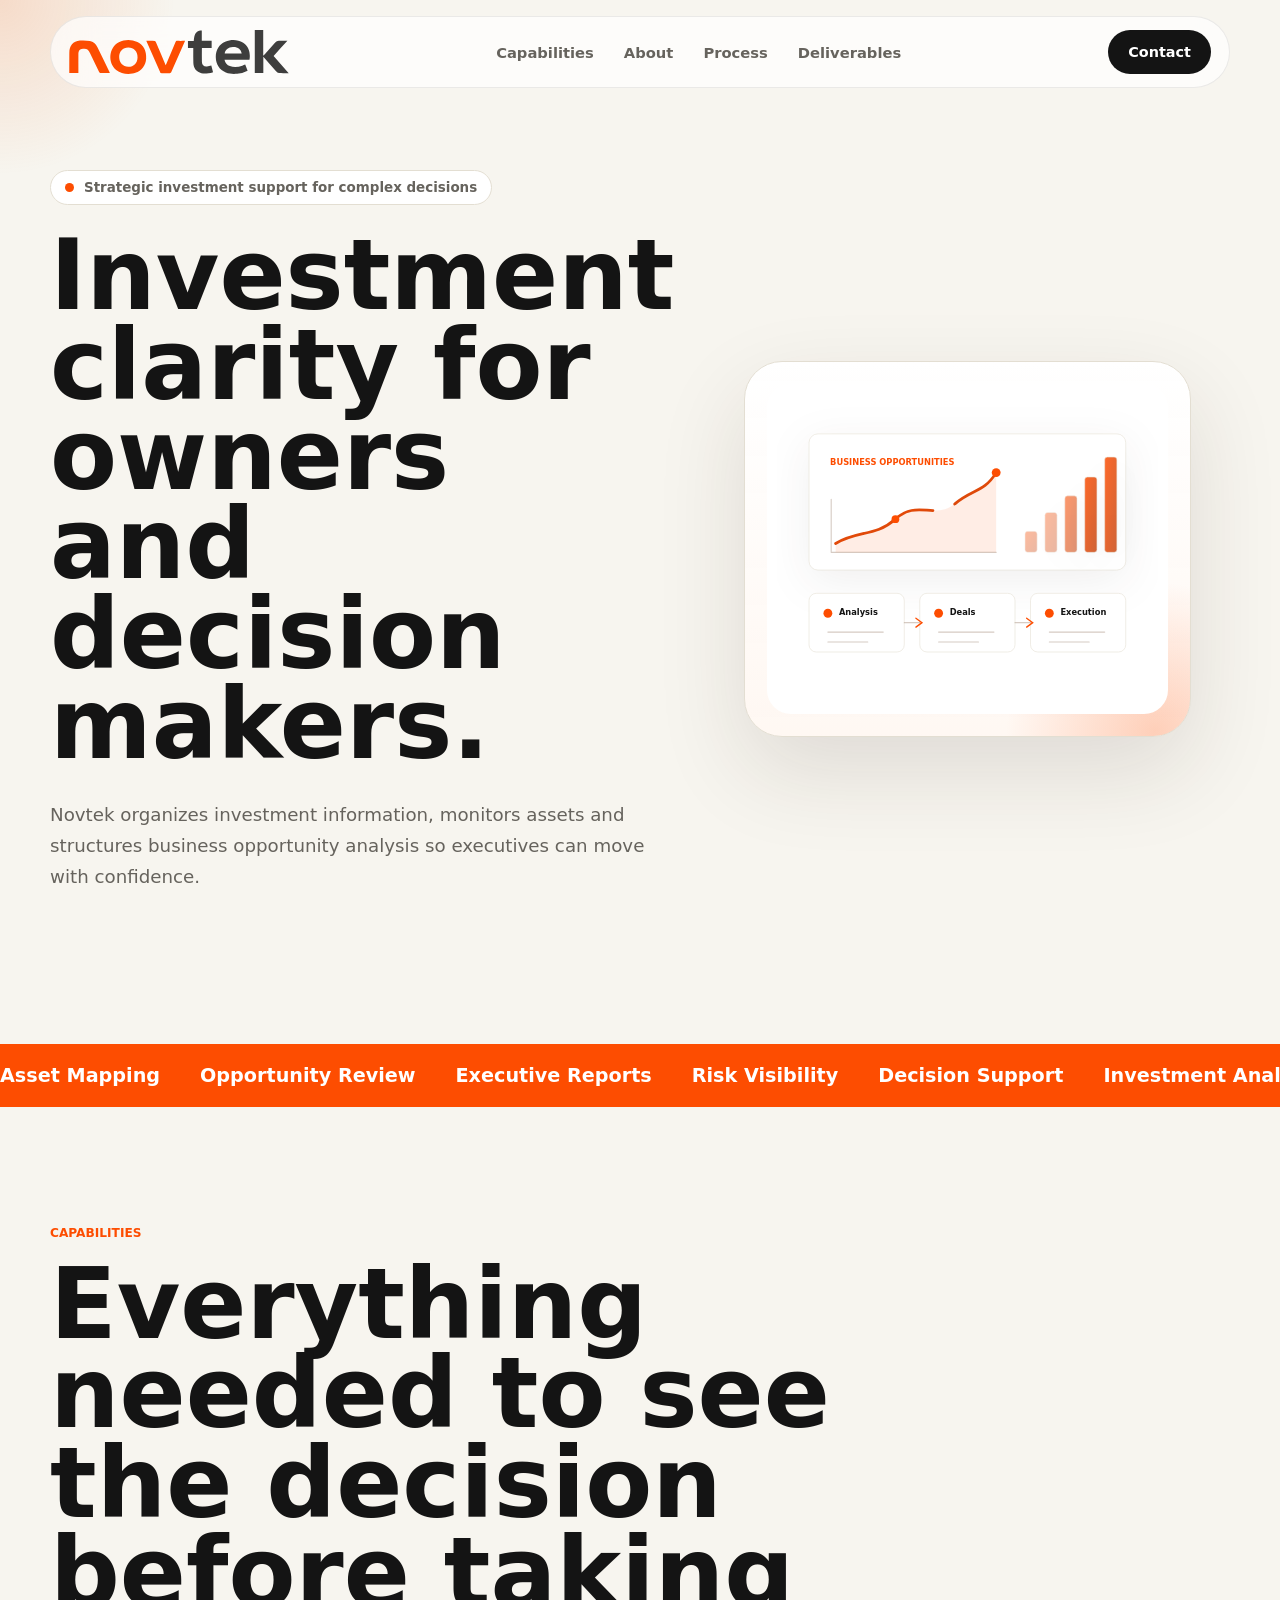
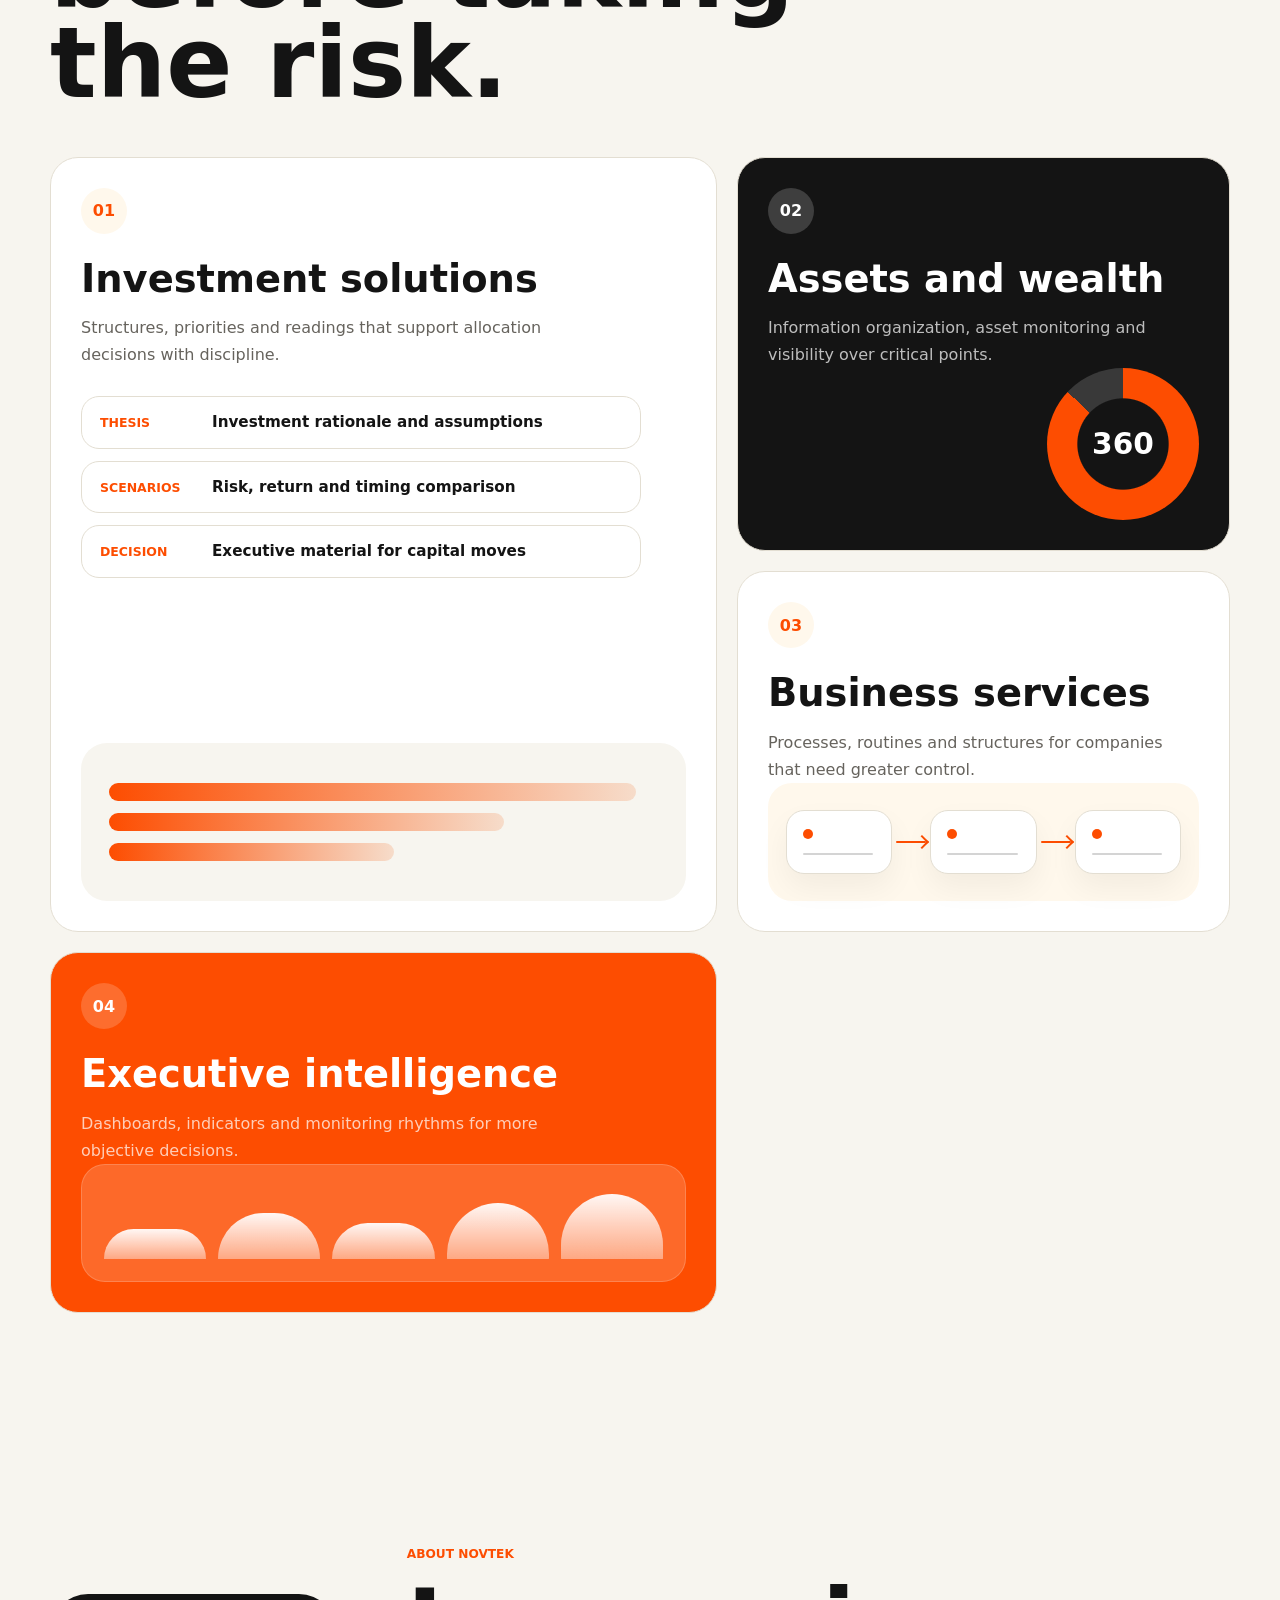
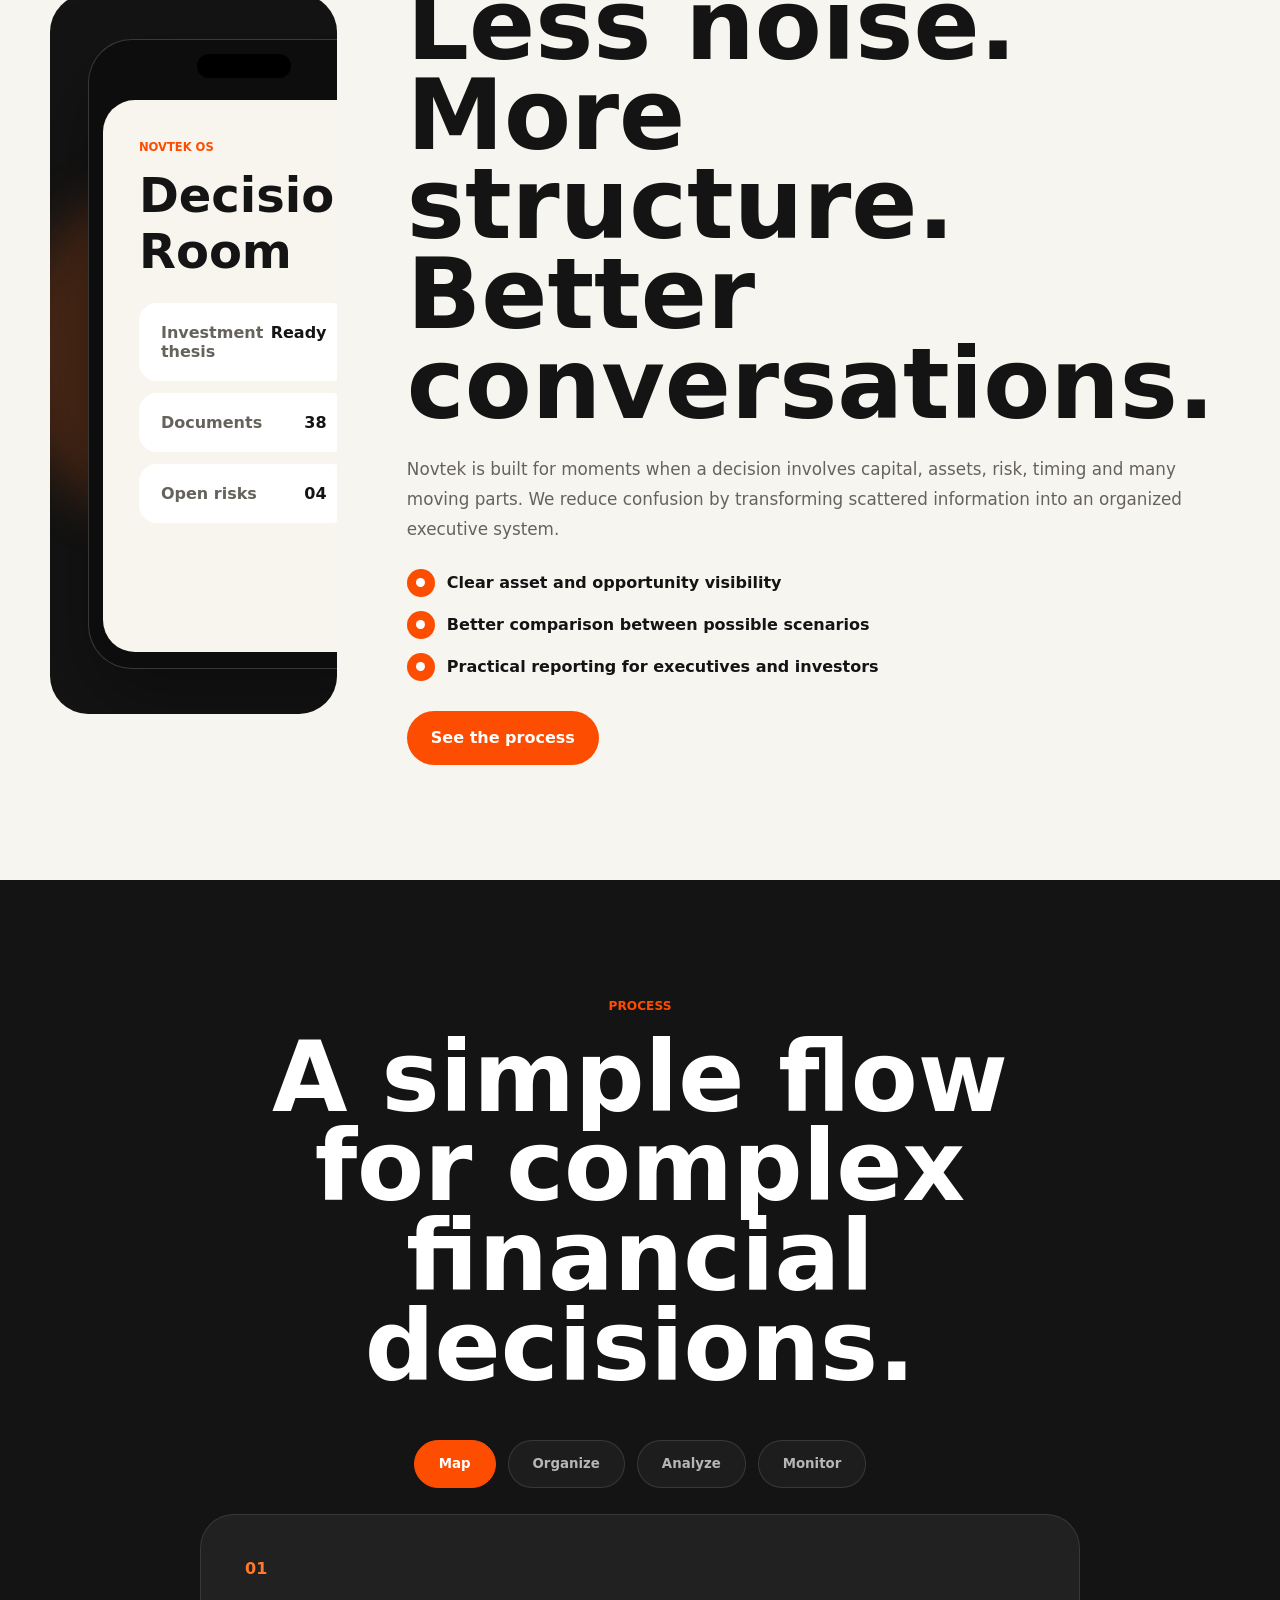
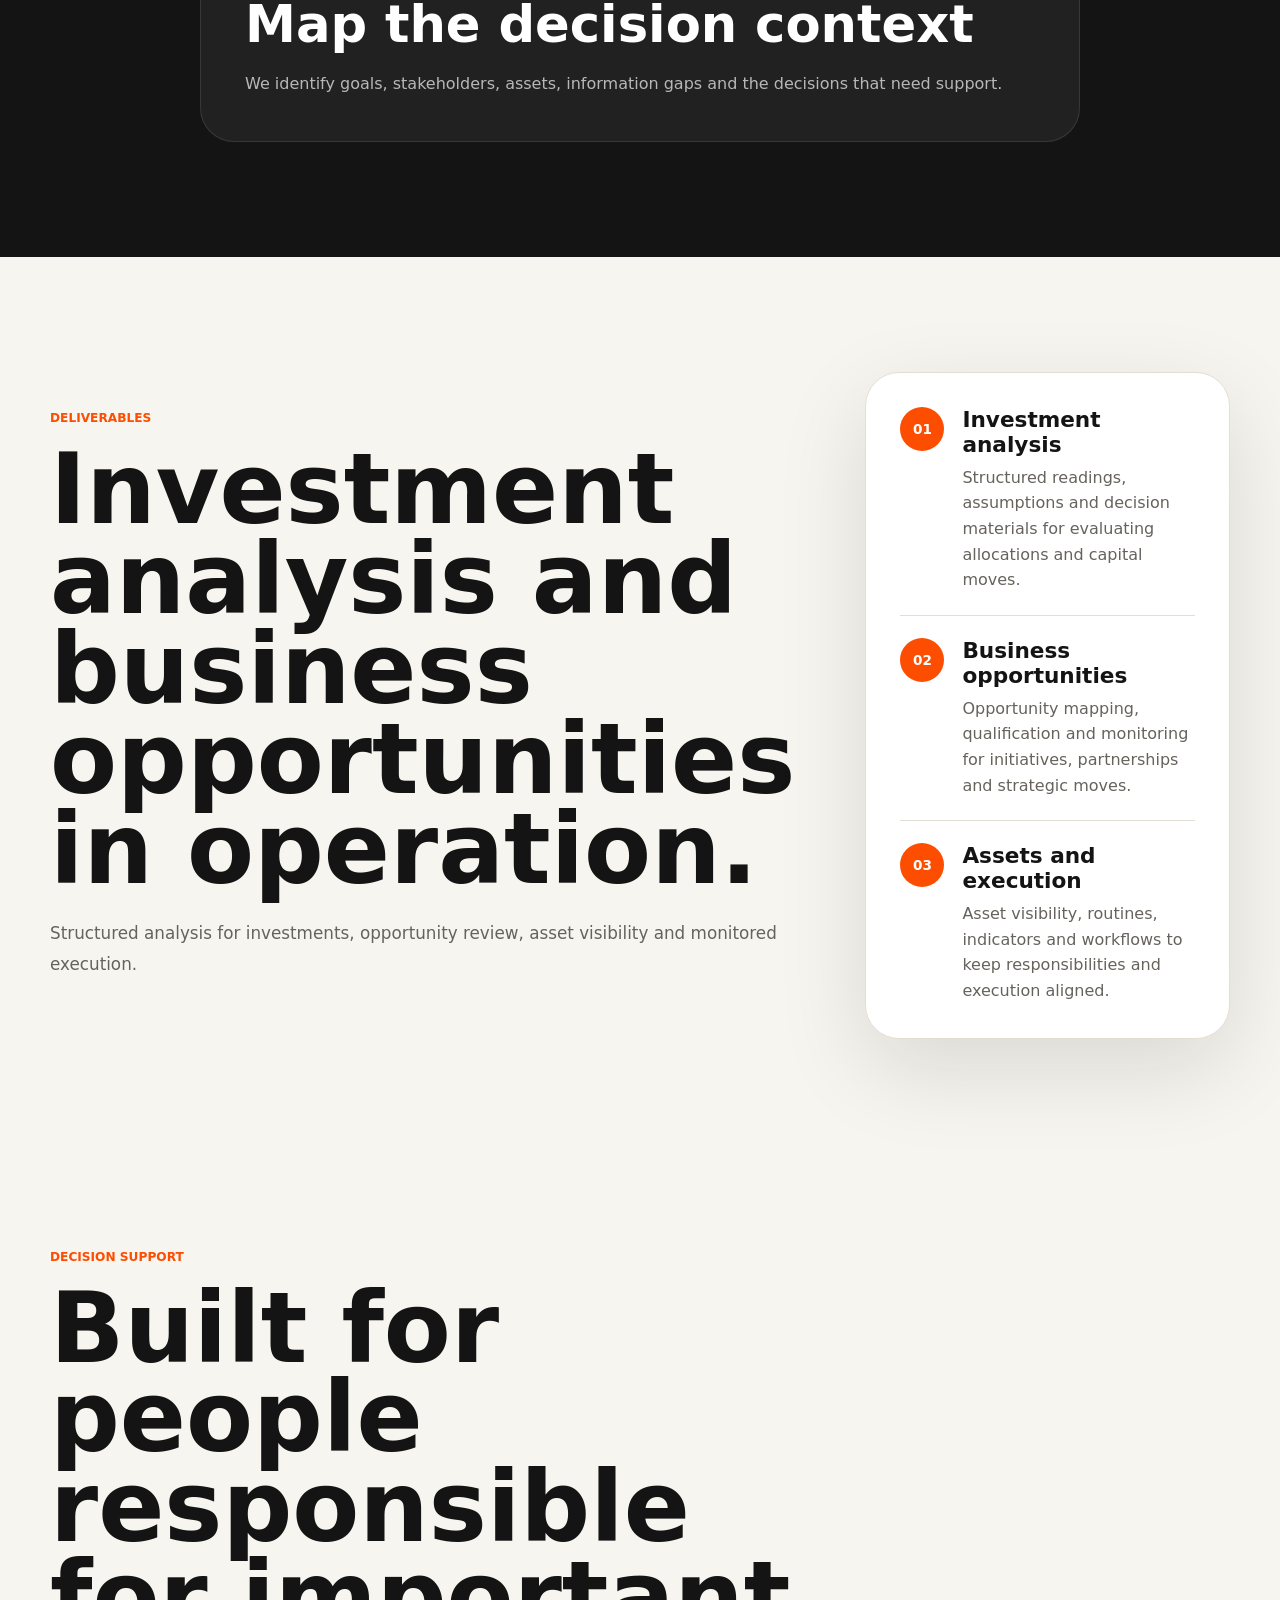
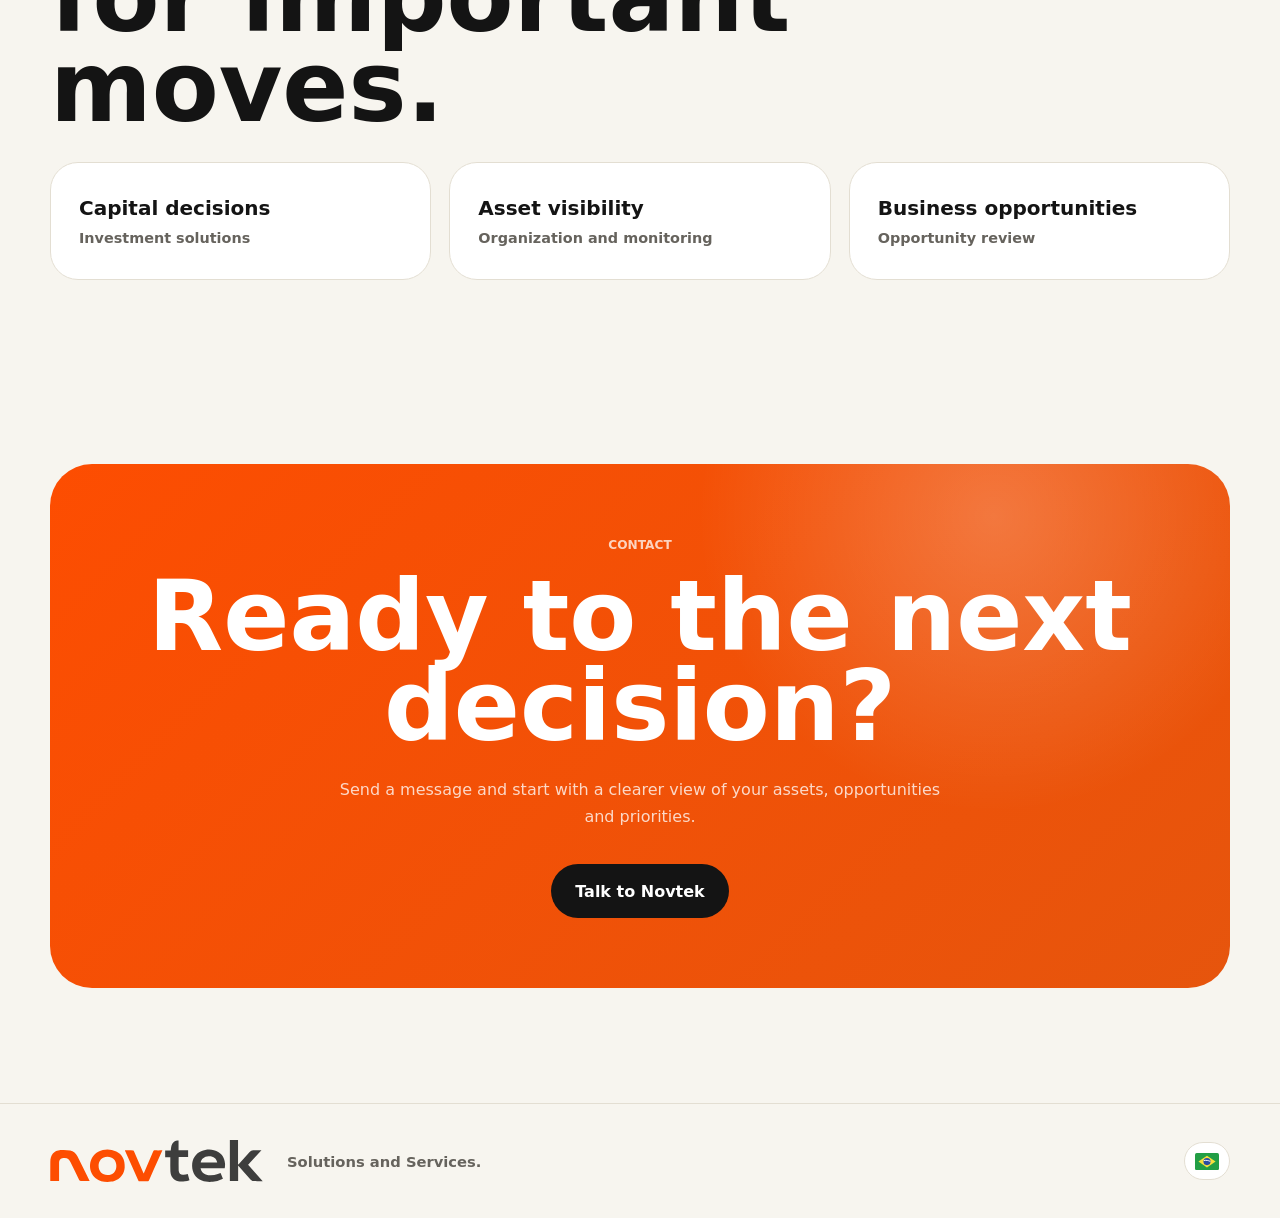
==== commit de468360: "Polish v2 feature card visuals" ====
--- a/v2/index.html
+++ b/v2/index.html
@@ -186,12 +186,26 @@
               <div class="feature-icon">03</div>
               <h3 data-i18n="features.card3.title">Business services</h3>
               <p data-i18n="features.card3.copy">Processes, routines and structures for companies that need greater control.</p>
+              <div class="feature-flow" aria-hidden="true">
+                <span></span>
+                <i></i>
+                <span></span>
+                <i></i>
+                <span></span>
+              </div>
             </article>
 
             <article class="feature-card orange reveal delay-3">
               <div class="feature-icon">04</div>
               <h3 data-i18n="features.card4.title">Executive intelligence</h3>
               <p data-i18n="features.card4.copy">Dashboards, indicators and monitoring rhythms for more objective decisions.</p>
+              <div class="feature-dashboard" aria-hidden="true">
+                <span style="height: 42%"></span>
+                <span style="height: 64%"></span>
+                <span style="height: 50%"></span>
+                <span style="height: 78%"></span>
+                <span style="height: 90%"></span>
+              </div>
             </article>
           </div>
         </div>
--- a/v2/styles.css
+++ b/v2/styles.css
@@ -508,6 +508,8 @@
   transition: transform .35s ease, box-shadow .35s ease;
   overflow: hidden;
   position: relative;
+  display: flex;
+  flex-direction: column;
 }
 
 .feature-card:hover {
@@ -598,10 +600,7 @@
 }
 
 .feature-visual {
-  position: absolute;
-  left: 30px;
-  right: 30px;
-  bottom: 30px;
+  margin-top: auto;
   padding: 28px;
   border-radius: 26px;
   background: var(--bg);
@@ -635,6 +634,89 @@
   background: conic-gradient(var(--orange) 87%, rgba(255,255,255,.14) 0);
   font-size: 1.7rem;
   font-weight: 900;
+}
+
+.feature-flow,
+.feature-dashboard {
+  margin-top: auto;
+  min-height: 118px;
+  border-radius: 24px;
+}
+
+.feature-flow {
+  display: grid;
+  grid-template-columns: 1fr 30px 1fr 30px 1fr;
+  align-items: center;
+  gap: 4px;
+  padding: 18px;
+  background: var(--cream);
+}
+
+.feature-flow span {
+  position: relative;
+  height: 64px;
+  border: 1px solid var(--line);
+  border-radius: 18px;
+  background: white;
+  box-shadow: 0 14px 30px rgba(20,20,20,.05);
+}
+
+.feature-flow span::before {
+  content: "";
+  position: absolute;
+  left: 16px;
+  top: 18px;
+  width: 10px;
+  height: 10px;
+  border-radius: 50%;
+  background: var(--orange);
+}
+
+.feature-flow span::after {
+  content: "";
+  position: absolute;
+  left: 16px;
+  right: 18px;
+  bottom: 18px;
+  height: 2px;
+  border-radius: 999px;
+  background: rgba(21,21,21,.18);
+}
+
+.feature-flow i {
+  position: relative;
+  height: 2px;
+  border-radius: 999px;
+  background: var(--orange);
+}
+
+.feature-flow i::after {
+  content: "";
+  position: absolute;
+  right: -1px;
+  top: 50%;
+  width: 8px;
+  height: 8px;
+  border-top: 2px solid var(--orange);
+  border-right: 2px solid var(--orange);
+  transform: translateY(-50%) rotate(45deg);
+}
+
+.feature-dashboard {
+  display: flex;
+  align-items: end;
+  gap: 12px;
+  padding: 22px;
+  background: rgba(255,255,255,.16);
+  border: 1px solid rgba(255,255,255,.18);
+}
+
+.feature-dashboard span {
+  flex: 1;
+  min-height: 30px;
+  border-radius: 999px 999px 8px 8px;
+  background: linear-gradient(180deg, rgba(255,255,255,.95), rgba(255,255,255,.42));
+  animation: growBar 1.4s ease both;
 }
 
 .split-grid,
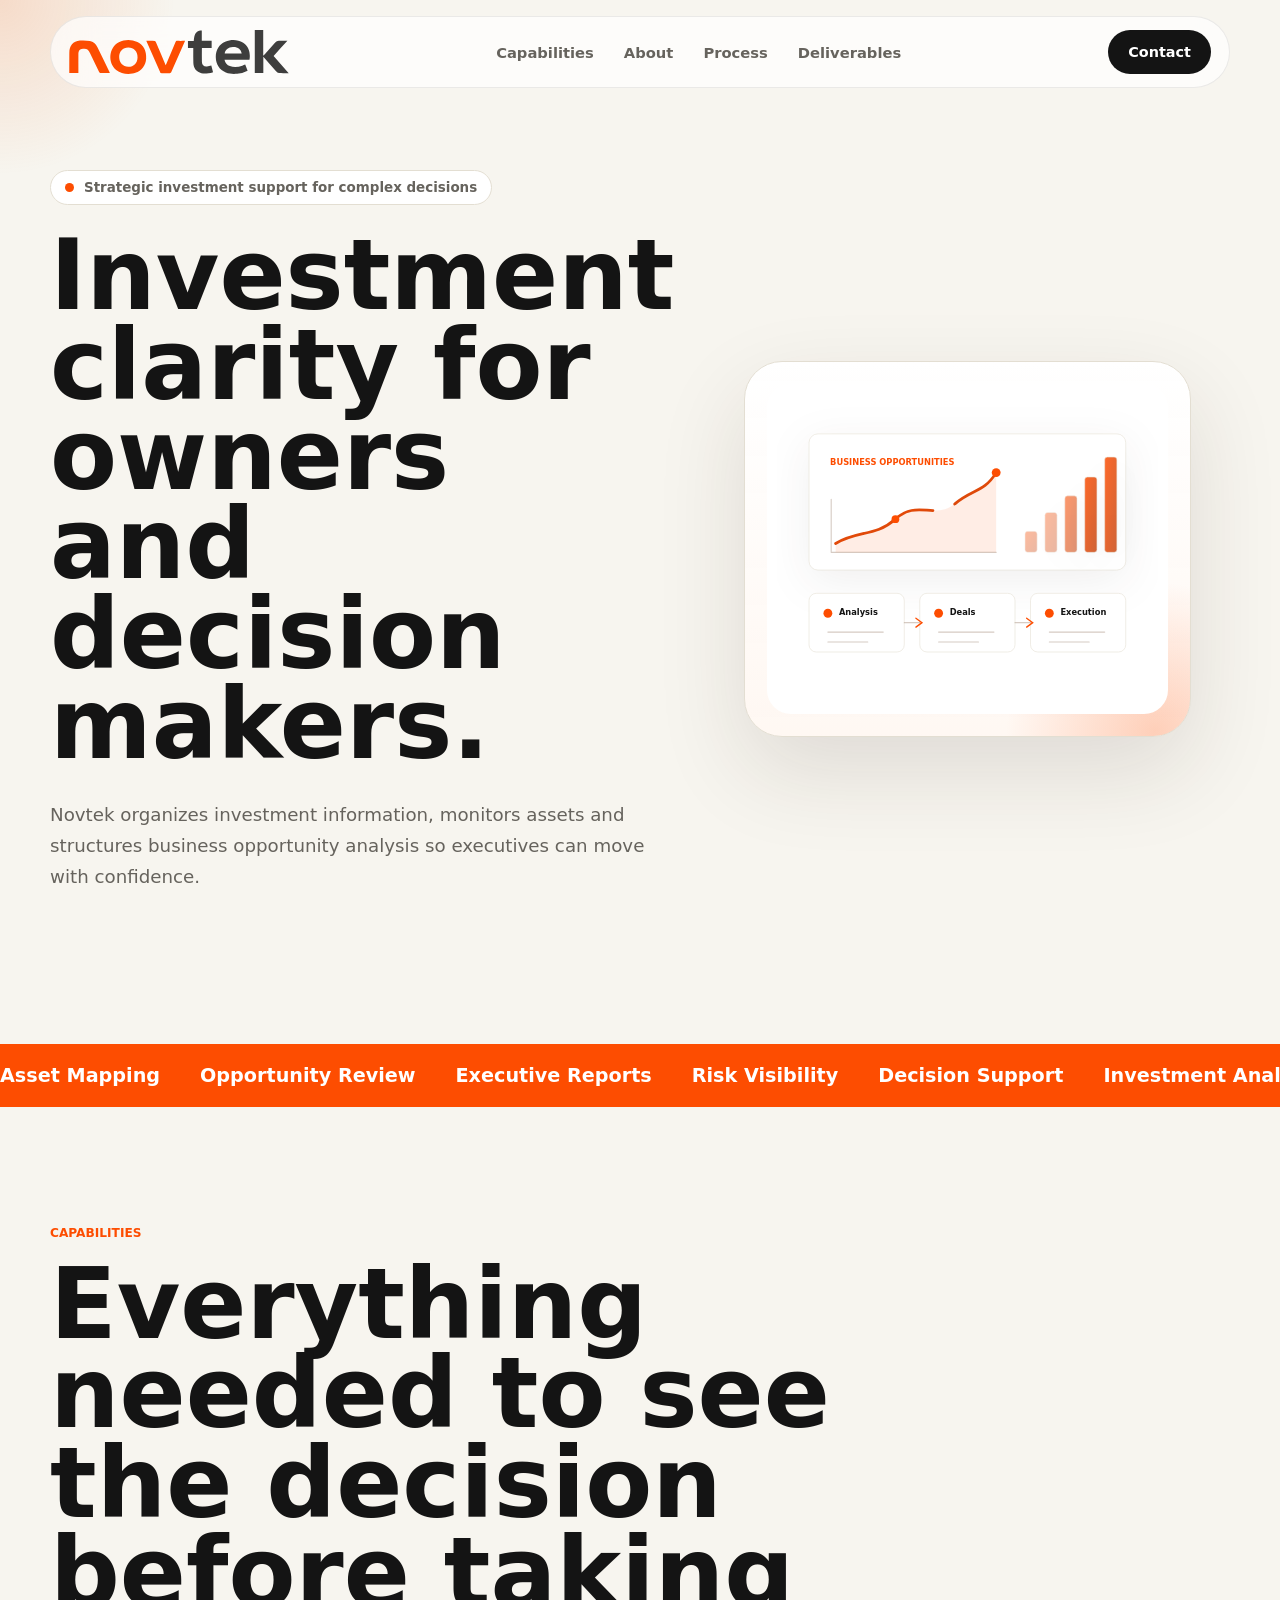
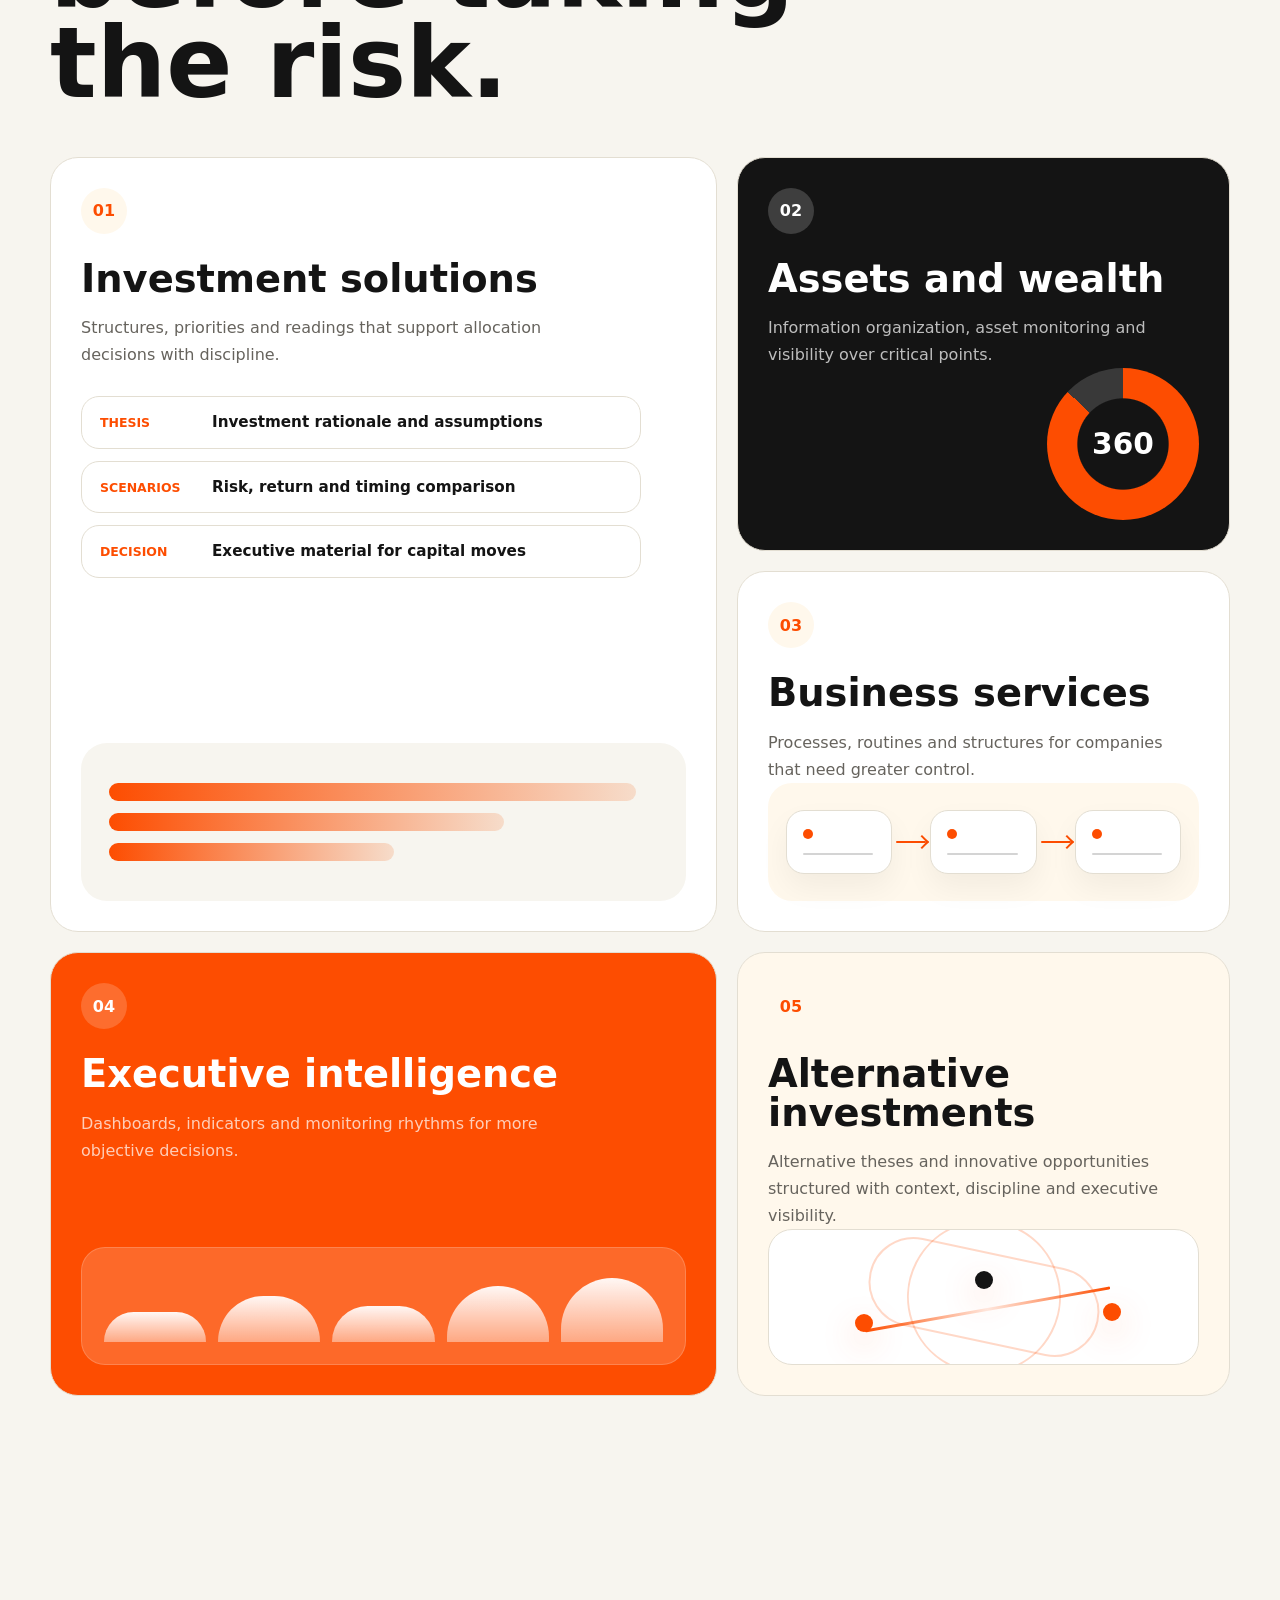
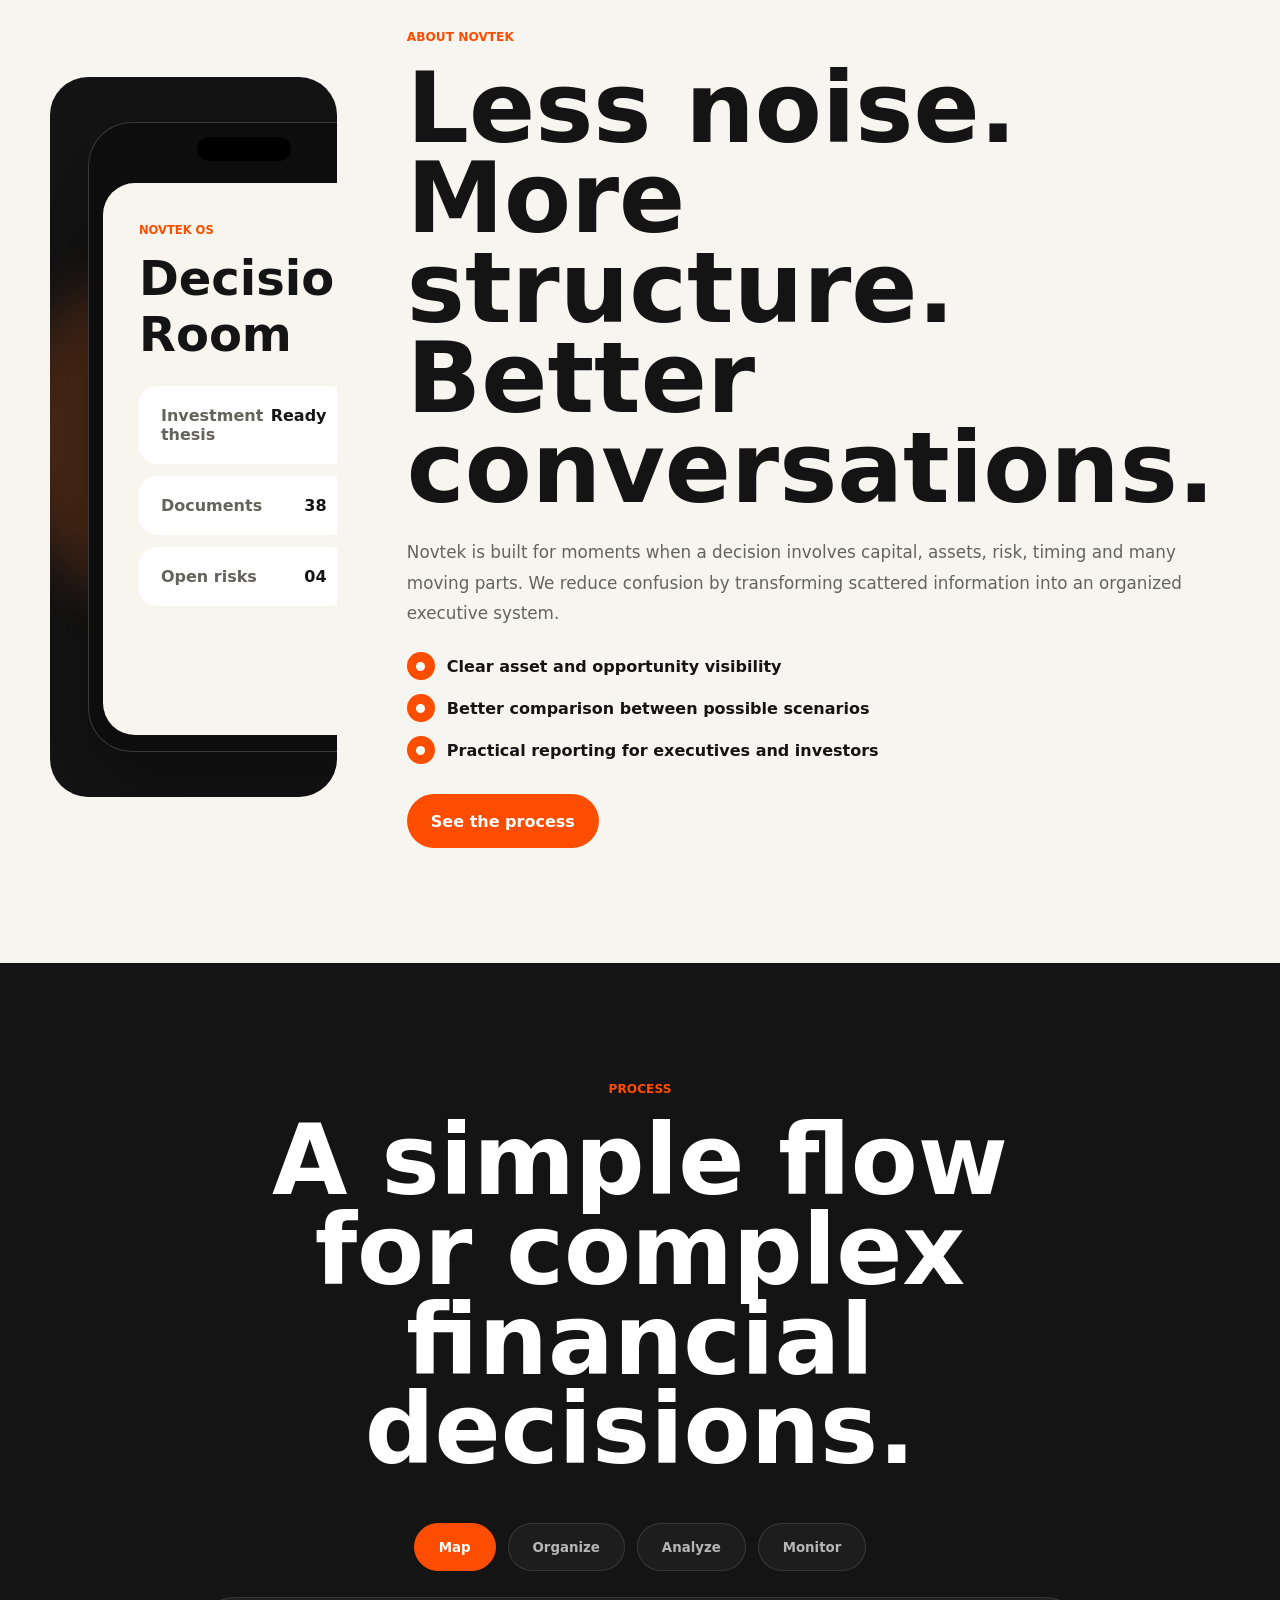
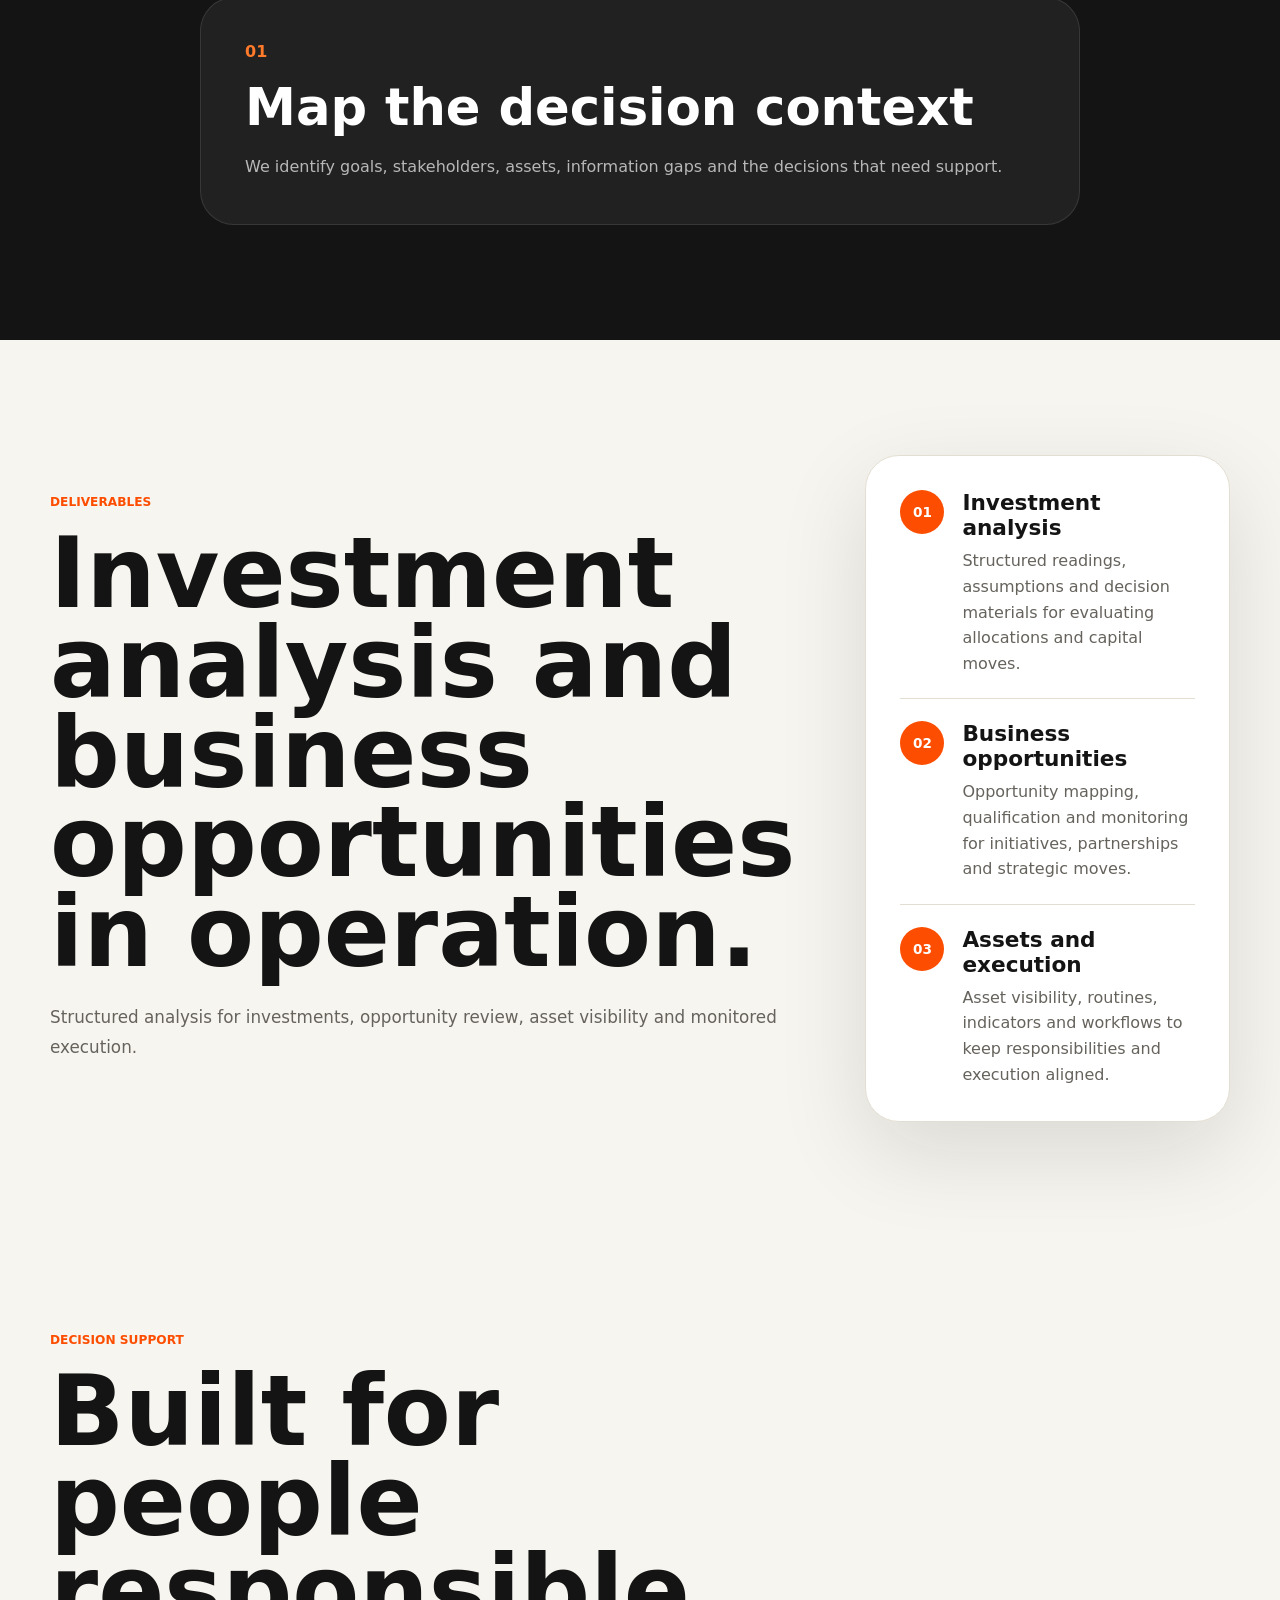
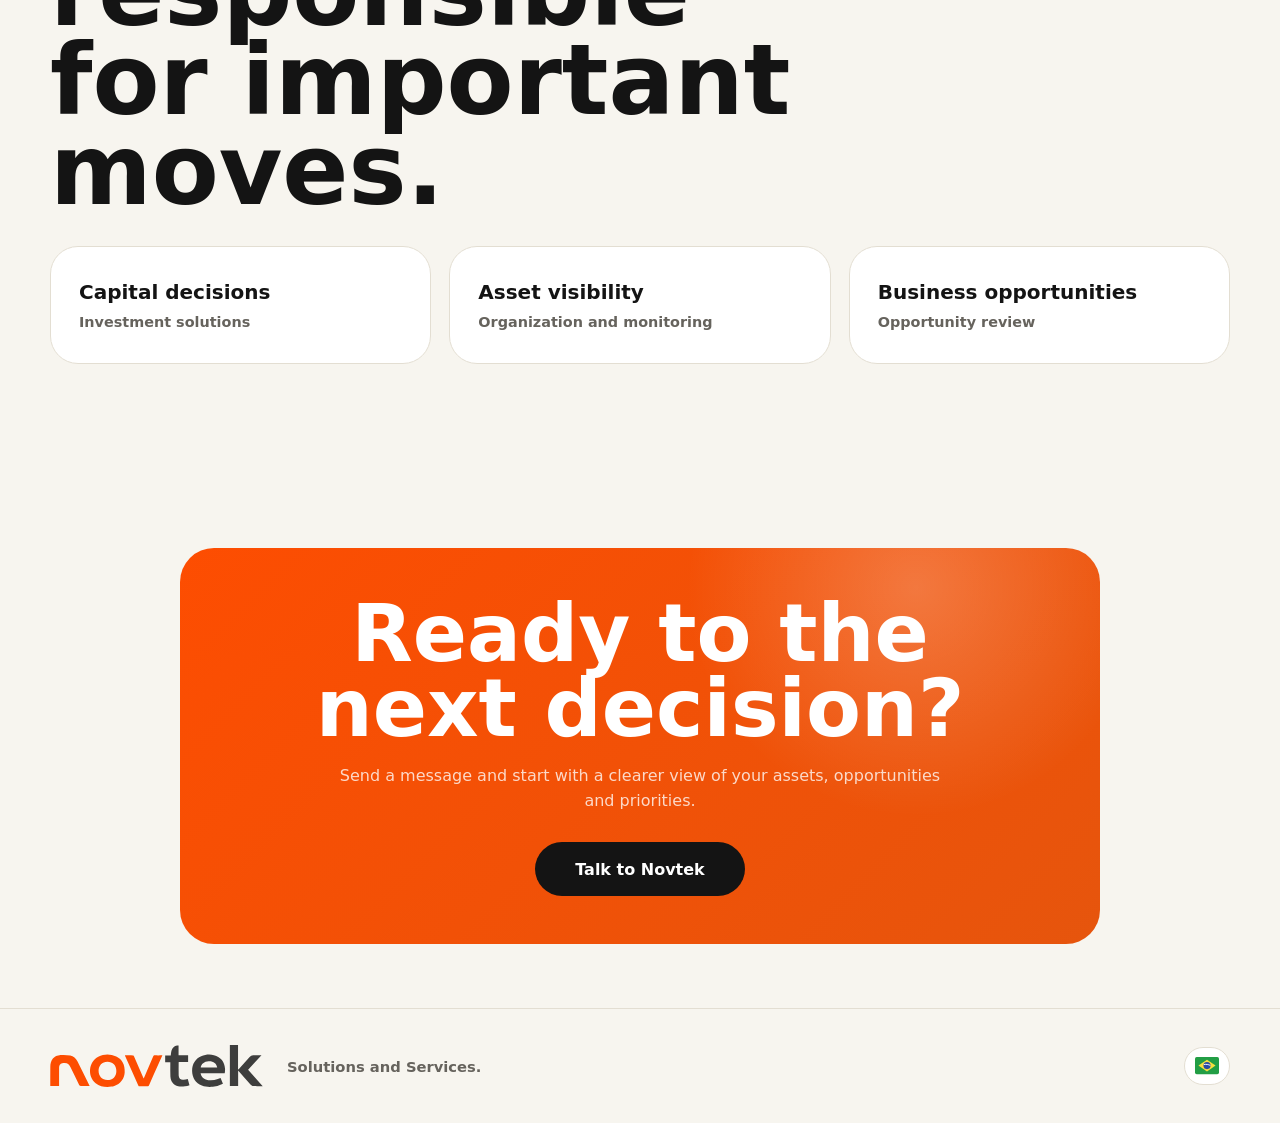
==== commit 6f6f4d36: "Refine v2 contact and capability cards" ====
--- a/v2/index.html
+++ b/v2/index.html
@@ -207,6 +207,18 @@
                 <span style="height: 90%"></span>
               </div>
             </article>
+
+            <article class="feature-card alternative reveal delay-2">
+              <div class="feature-icon">05</div>
+              <h3 data-i18n="features.card5.title">Alternative investments</h3>
+              <p data-i18n="features.card5.copy">Alternative theses and innovative opportunities structured with context, discipline and executive visibility.</p>
+              <div class="alternative-visual" aria-hidden="true">
+                <span></span>
+                <span></span>
+                <span></span>
+                <i></i>
+              </div>
+            </article>
           </div>
         </div>
       </section>
@@ -361,7 +373,6 @@
       <section class="final-cta section" id="contact">
         <div class="container">
           <div class="cta-panel reveal">
-            <span class="eyebrow" data-i18n="contact.label">Contact</span>
             <h2 data-i18n="contact.title">Ready to the next decision?</h2>
             <p data-i18n="contact.copy">Send a message and start with a clearer view of your assets, opportunities and priorities.</p>
             <a href="mailto:contact@novtek.us" class="btn btn-light magnetic" data-i18n="contact.button">Talk to Novtek</a>
--- a/v2/styles.css
+++ b/v2/styles.css
@@ -532,6 +532,10 @@
   color: white;
 }
 
+.feature-card.alternative {
+  background: var(--cream);
+}
+
 .feature-icon {
   width: 46px;
   height: 46px;
@@ -566,6 +570,10 @@
 .feature-card.dark p,
 .feature-card.orange p {
   color: rgba(255,255,255,.72);
+}
+
+.feature-card.alternative p {
+  color: var(--muted);
 }
 
 .feature-points {
@@ -719,6 +727,76 @@
   animation: growBar 1.4s ease both;
 }
 
+.alternative-visual {
+  position: relative;
+  margin-top: auto;
+  min-height: 136px;
+  border-radius: 24px;
+  background: white;
+  border: 1px solid var(--line);
+  overflow: hidden;
+}
+
+.alternative-visual::before,
+.alternative-visual::after {
+  content: "";
+  position: absolute;
+  border-radius: 999px;
+  border: 2px solid rgba(253,77,1,.22);
+}
+
+.alternative-visual::before {
+  width: 150px;
+  height: 150px;
+  left: 50%;
+  top: 50%;
+  transform: translate(-50%, -50%) rotate(-18deg);
+}
+
+.alternative-visual::after {
+  width: 230px;
+  height: 86px;
+  left: 50%;
+  top: 50%;
+  transform: translate(-50%, -50%) rotate(12deg);
+}
+
+.alternative-visual span {
+  position: absolute;
+  width: 18px;
+  height: 18px;
+  border-radius: 50%;
+  background: var(--orange);
+  box-shadow: 0 12px 34px rgba(253,77,1,.28);
+}
+
+.alternative-visual span:nth-child(1) {
+  left: 20%;
+  top: 62%;
+}
+
+.alternative-visual span:nth-child(2) {
+  left: 48%;
+  top: 30%;
+  background: var(--dark);
+}
+
+.alternative-visual span:nth-child(3) {
+  right: 18%;
+  top: 54%;
+}
+
+.alternative-visual i {
+  position: absolute;
+  left: 22%;
+  right: 20%;
+  top: 58%;
+  height: 3px;
+  border-radius: 999px;
+  background: linear-gradient(90deg, var(--orange), rgba(253,77,1,.12), var(--orange));
+  transform: rotate(-10deg);
+}
+
 .split-grid,
 .insights-grid,
 .faq-grid {
@@ -1027,12 +1105,15 @@
 }
 
 .final-cta {
-  padding-top: 40px;
+  padding-top: 24px;
+  padding-bottom: 64px;
 }
 
 .cta-panel {
-  padding: 70px;
-  border-radius: 42px;
+  max-width: 920px;
+  margin: 0 auto;
+  padding: 48px 56px;
+  border-radius: 34px;
   background:
     radial-gradient(circle at 80% 10%, rgba(255,255,255,.22), transparent 28%),
     linear-gradient(135deg, var(--orange), #e6550d);
@@ -1047,9 +1128,9 @@
 
 .cta-panel p {
   max-width: 620px;
-  margin: 24px auto 34px;
+  margin: 18px auto 28px;
   color: rgba(255,255,255,.78);
-  line-height: 1.7;
+  line-height: 1.55;
 }
 
 .footer {
@@ -2086,3 +2167,58 @@
     border-radius: 18px;
   }
 }
+
+.cta-panel h2 {
+  max-width: 760px;
+  margin: 0 auto;
+  font-size: clamp(3.4rem, 7vw, 5rem);
+  line-height: .94;
+}
+
+.cta-panel .btn {
+  width: auto;
+  min-width: 210px;
+}
+
+@media (max-width: 980px) {
+  .final-cta {
+    padding-top: 56px;
+    padding-bottom: 56px;
+  }
+
+  .cta-panel {
+    padding: 42px 34px;
+    border-radius: 30px;
+  }
+
+  .cta-panel h2 {
+    font-size: clamp(3rem, 10vw, 4.15rem);
+  }
+}
+
+@media (max-width: 640px) {
+  .final-cta {
+    padding-top: 44px;
+    padding-bottom: 44px;
+  }
+
+  .cta-panel {
+    padding: 34px 22px;
+    border-radius: 28px;
+  }
+
+  .cta-panel h2 {
+    font-size: clamp(2.55rem, 11vw, 3.35rem);
+  }
+
+  .cta-panel p {
+    margin: 16px auto 22px;
+    font-size: .98rem;
+    line-height: 1.45;
+  }
+
+  .cta-panel .btn {
+    min-width: 0;
+    width: 100%;
+  }
+}
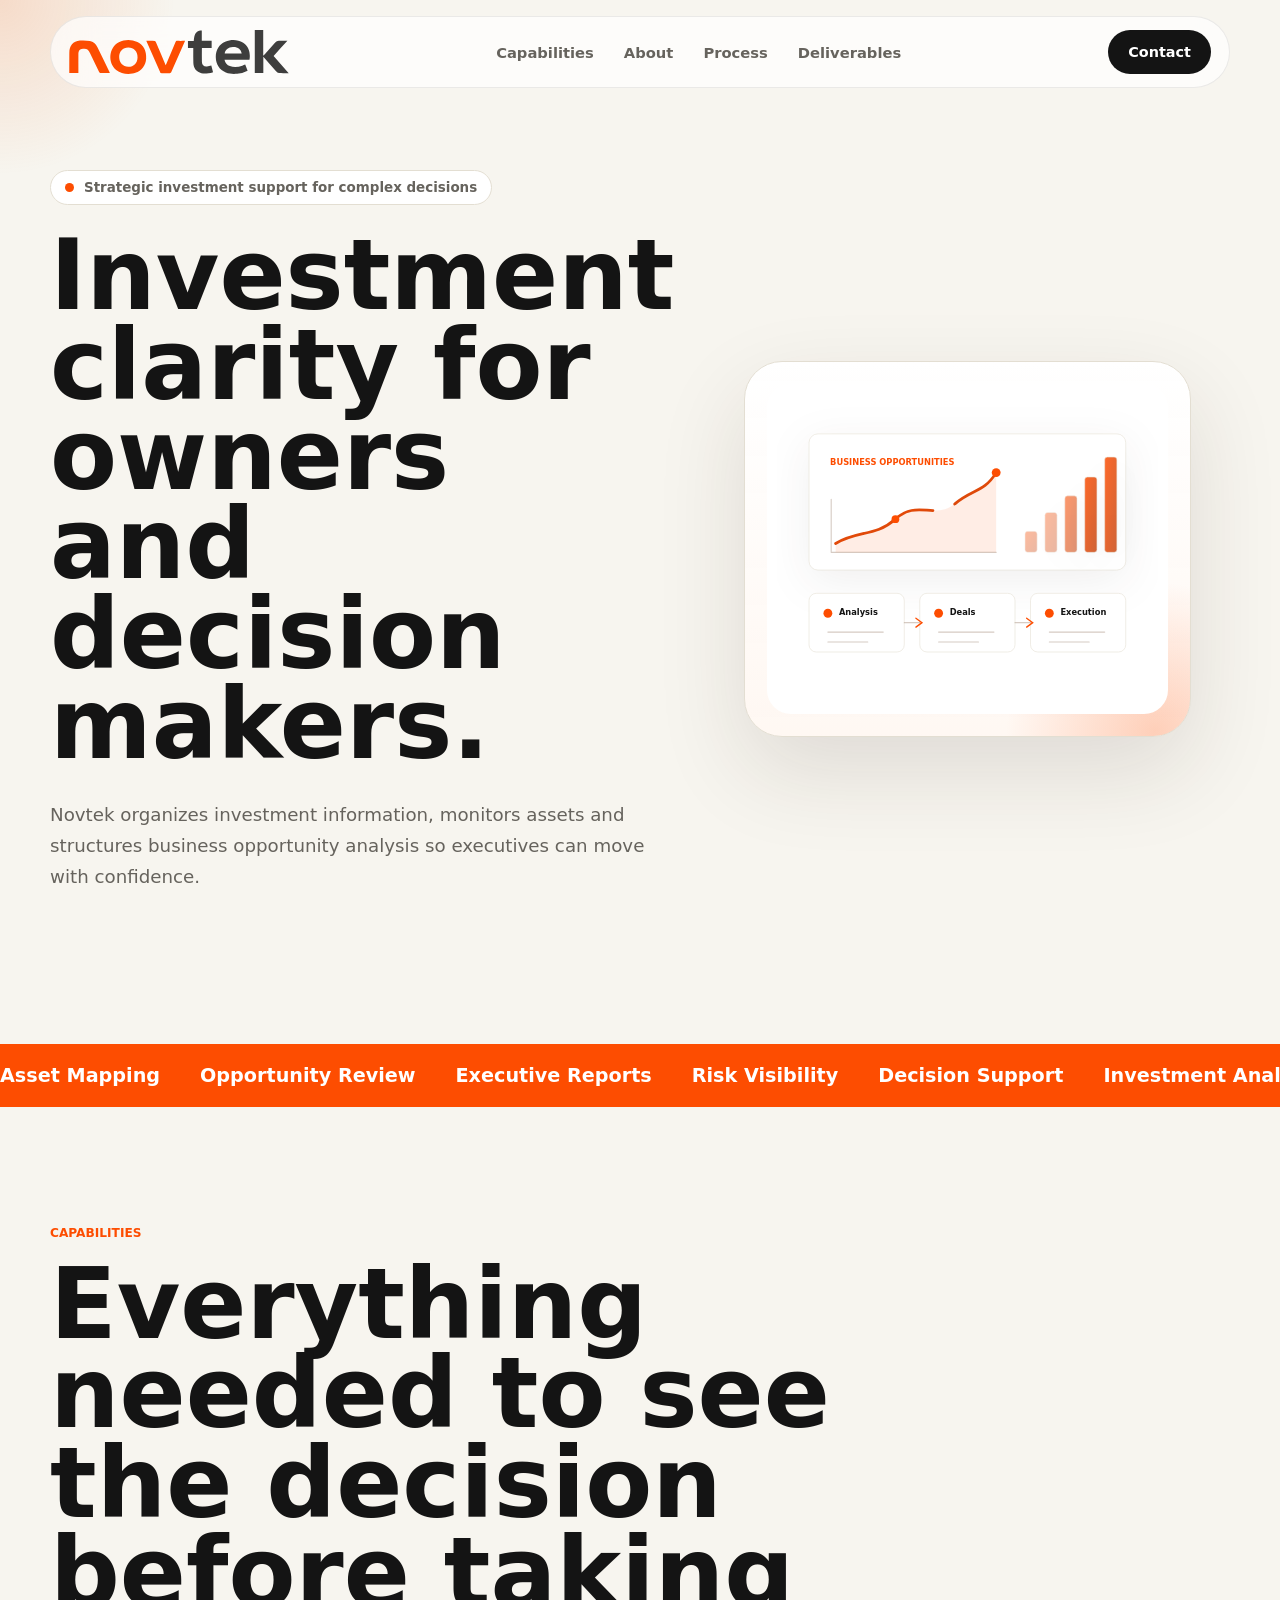
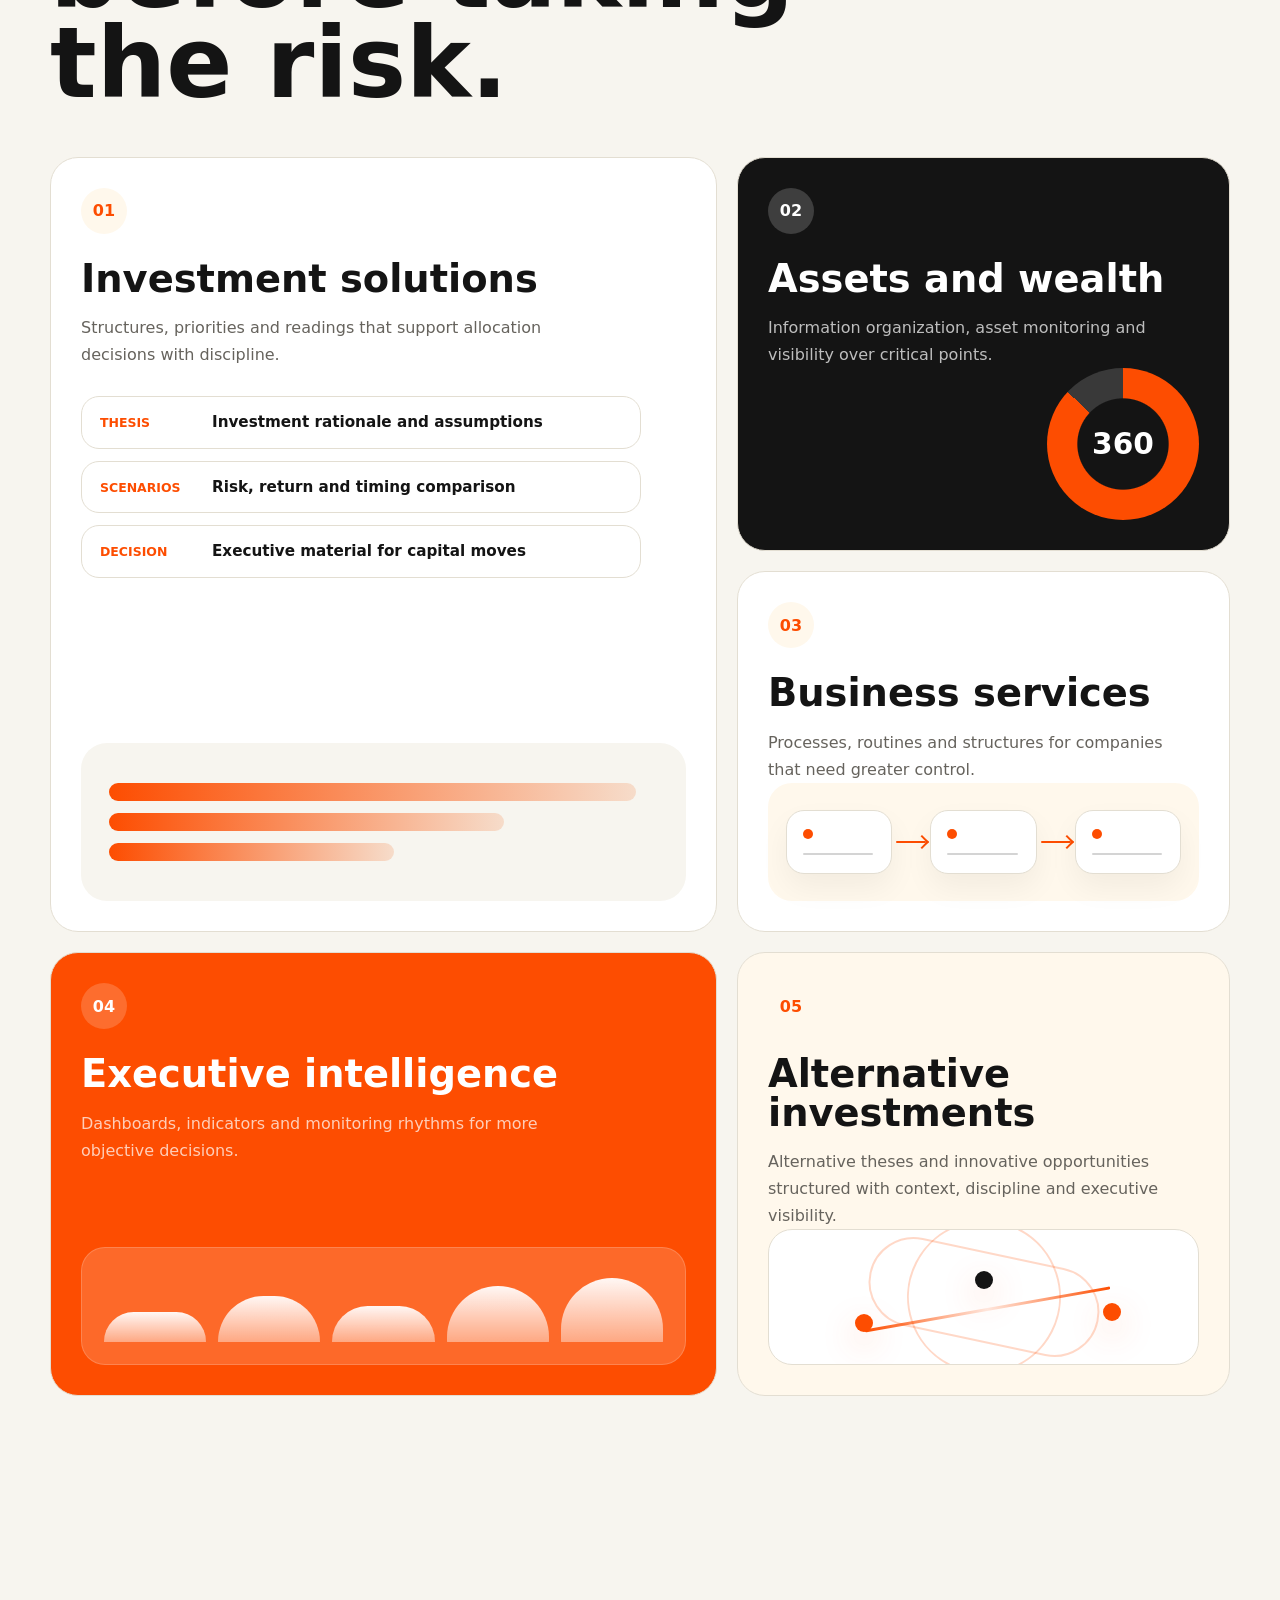
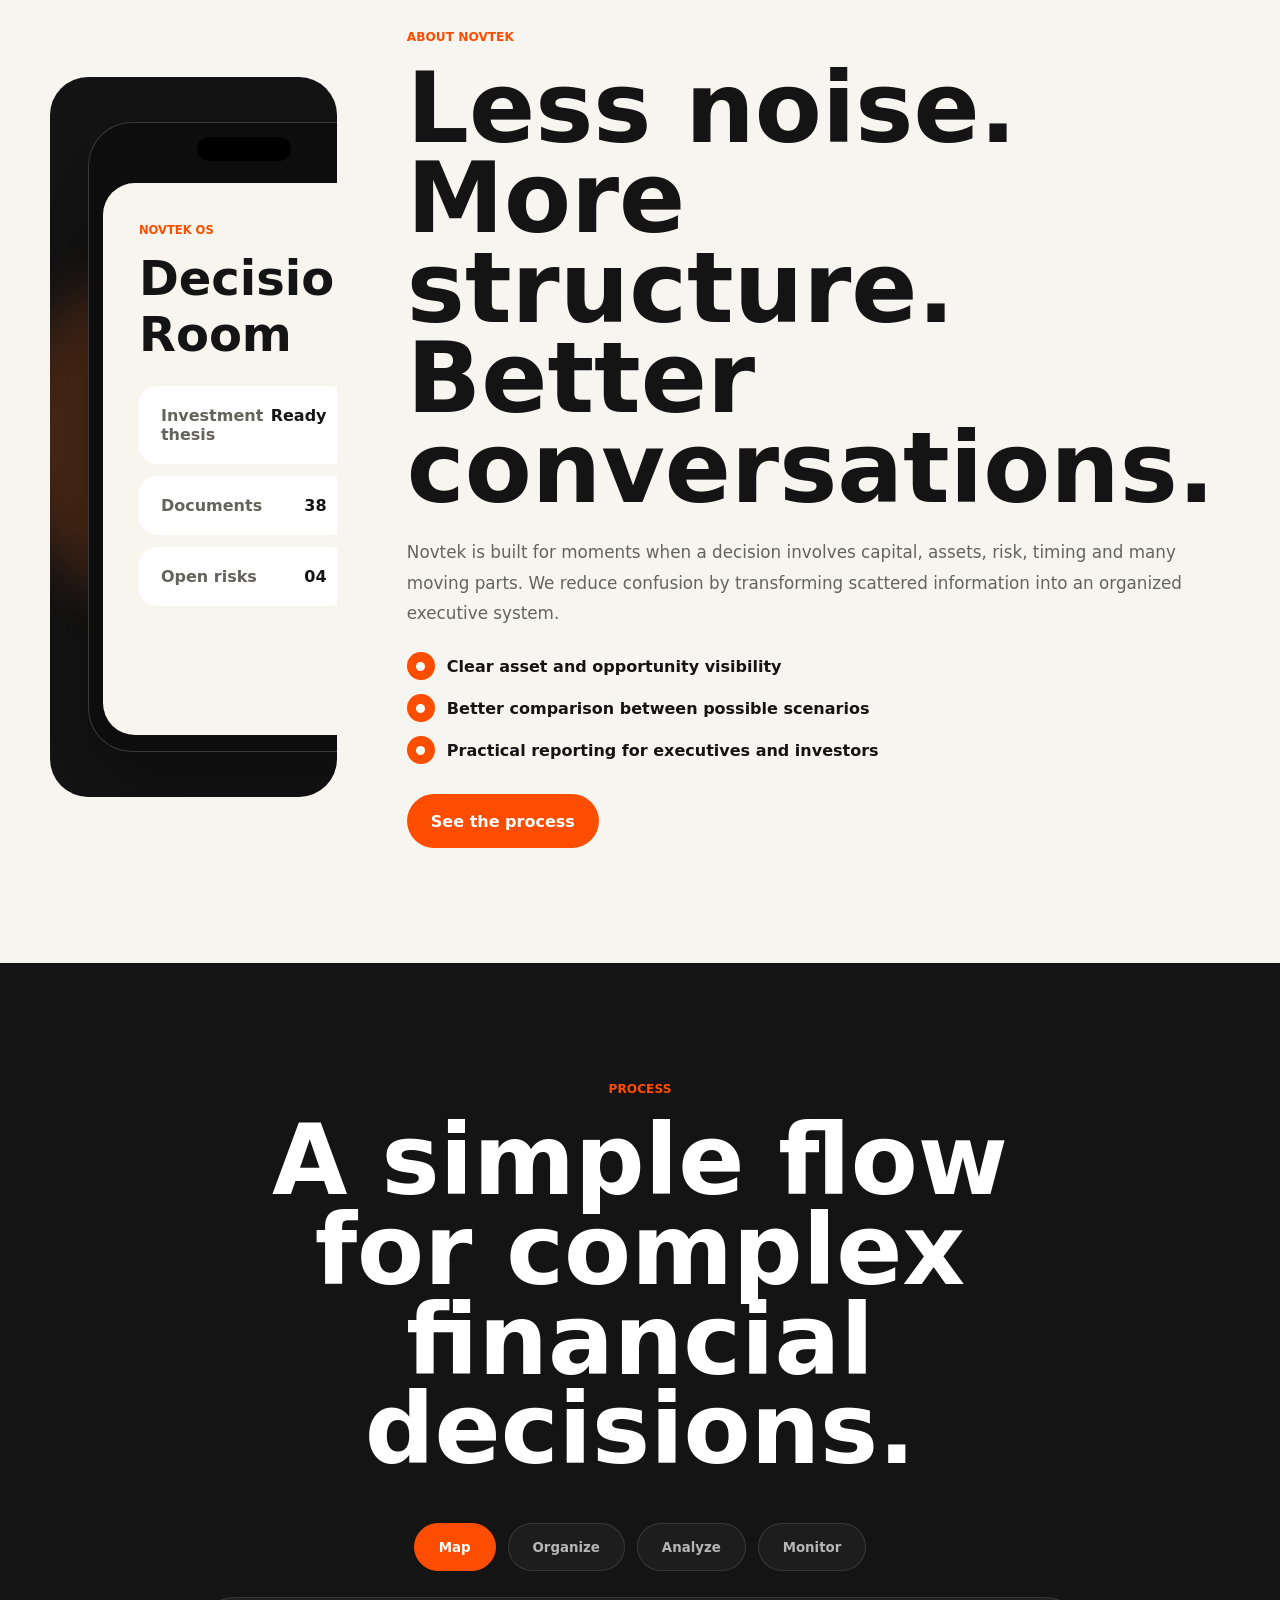
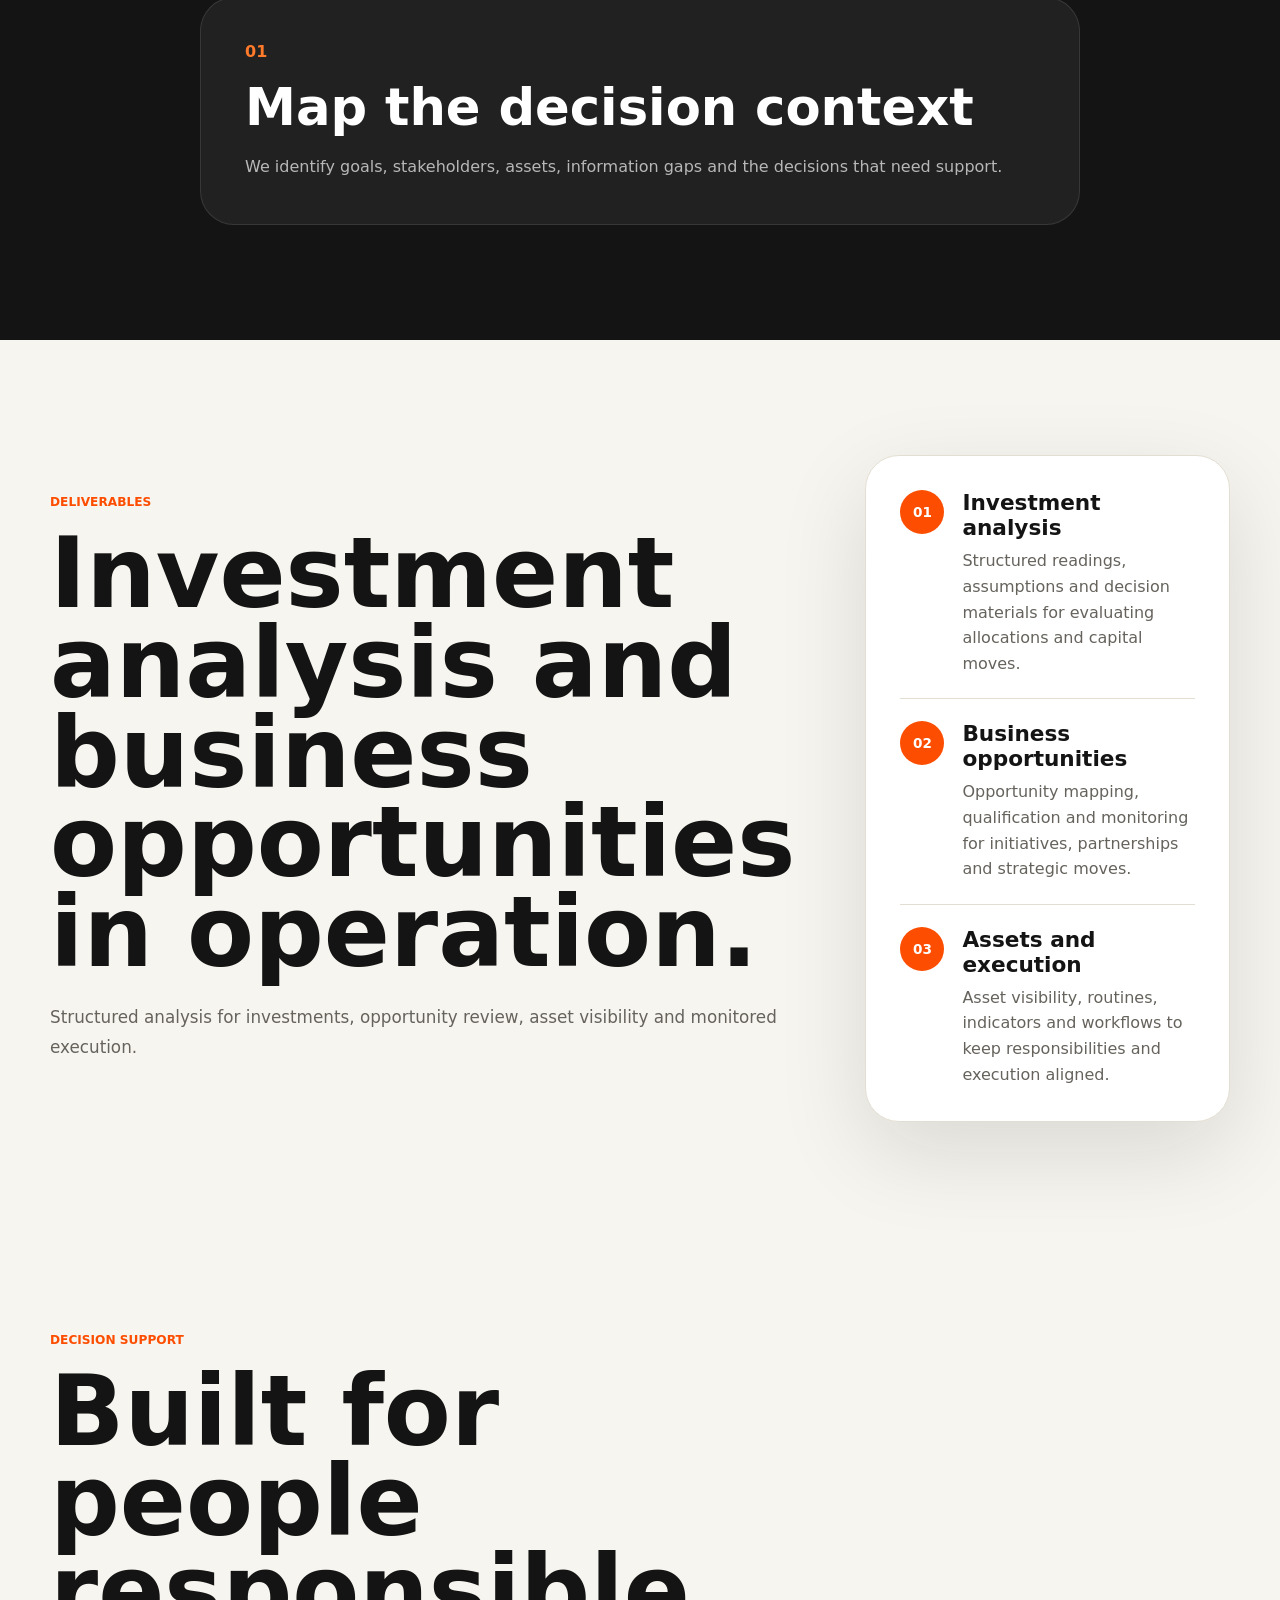
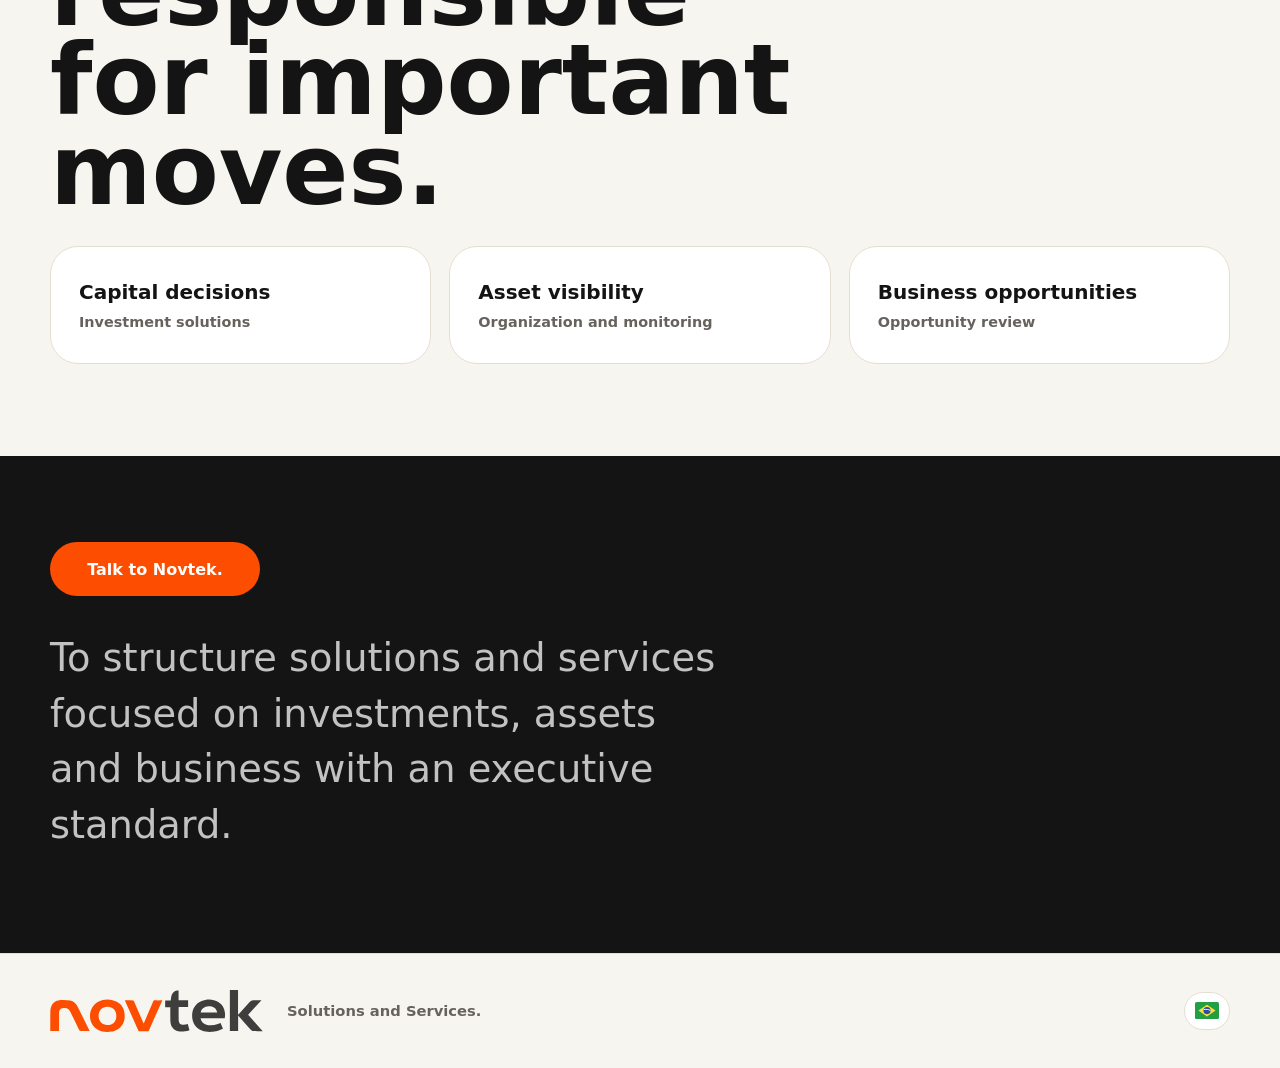
==== commit 93c71166: "Simplify v2 contact section" ====
--- a/v2/index.html
+++ b/v2/index.html
@@ -373,9 +373,8 @@
       <section class="final-cta section" id="contact">
         <div class="container">
           <div class="cta-panel reveal">
-            <h2 data-i18n="contact.title">Ready to the next decision?</h2>
-            <p data-i18n="contact.copy">Send a message and start with a clearer view of your assets, opportunities and priorities.</p>
-            <a href="mailto:contact@novtek.us" class="btn btn-light magnetic" data-i18n="contact.button">Talk to Novtek</a>
+            <a href="mailto:contact@novtek.us" class="btn btn-light magnetic" data-i18n="contact.button">Talk to Novtek.</a>
+            <p data-i18n="contact.copy">To structure solutions and services focused on investments, assets and business with an executive standard.</p>
           </div>
         </div>
       </section>
--- a/v2/styles.css
+++ b/v2/styles.css
@@ -1105,32 +1105,27 @@
 }
 
 .final-cta {
-  padding-top: 24px;
-  padding-bottom: 64px;
+  padding: 0;
+  background: var(--dark);
 }
 
 .cta-panel {
-  max-width: 920px;
-  margin: 0 auto;
-  padding: 48px 56px;
-  border-radius: 34px;
-  background:
-    radial-gradient(circle at 80% 10%, rgba(255,255,255,.22), transparent 28%),
-    linear-gradient(135deg, var(--orange), #e6550d);
+  max-width: 760px;
+  margin: 0;
+  padding: 86px 0 100px;
+  border-radius: 0;
+  background: transparent;
   color: white;
-  text-align: center;
-}
-
-.cta-panel .eyebrow {
-  color: white;
-  opacity: .75;
+  text-align: left;
 }
 
 .cta-panel p {
-  max-width: 620px;
-  margin: 18px auto 28px;
-  color: rgba(255,255,255,.78);
-  line-height: 1.55;
+  max-width: 680px;
+  margin: 34px 0 0;
+  color: rgba(255,255,255,.74);
+  font-size: clamp(1.7rem, 3vw, 2.45rem);
+  line-height: 1.45;
+  letter-spacing: -.02em;
 }
 
 .footer {
@@ -1766,17 +1761,13 @@
   font-weight: 700;
 }
 
-.final-cta {
-  padding-top: 92px;
-}
-
 .cta-panel .btn-light {
-  background: var(--dark);
+  background: var(--orange);
   color: #fff;
 }
 
 .cta-panel .btn-light:hover {
-  background: #000;
+  background: #df4300;
 }
 
 @media (max-width: 980px) {
@@ -2182,13 +2173,12 @@
 
 @media (max-width: 980px) {
   .final-cta {
-    padding-top: 56px;
-    padding-bottom: 56px;
+    padding: 0;
   }
 
   .cta-panel {
-    padding: 42px 34px;
-    border-radius: 30px;
+    padding: 72px 0 82px;
+    border-radius: 0;
   }
 
   .cta-panel h2 {
@@ -2198,13 +2188,12 @@
 
 @media (max-width: 640px) {
   .final-cta {
-    padding-top: 44px;
-    padding-bottom: 44px;
+    padding: 0;
   }
 
   .cta-panel {
-    padding: 34px 22px;
-    border-radius: 28px;
+    padding: 58px 0 66px;
+    border-radius: 0;
   }
 
   .cta-panel h2 {
@@ -2212,13 +2201,13 @@
   }
 
   .cta-panel p {
-    margin: 16px auto 22px;
-    font-size: .98rem;
+    margin: 28px 0 0;
+    font-size: clamp(1.65rem, 7vw, 2.2rem);
     line-height: 1.45;
   }
 
   .cta-panel .btn {
     min-width: 0;
-    width: 100%;
-  }
-}
+    width: auto;
+  }
+}
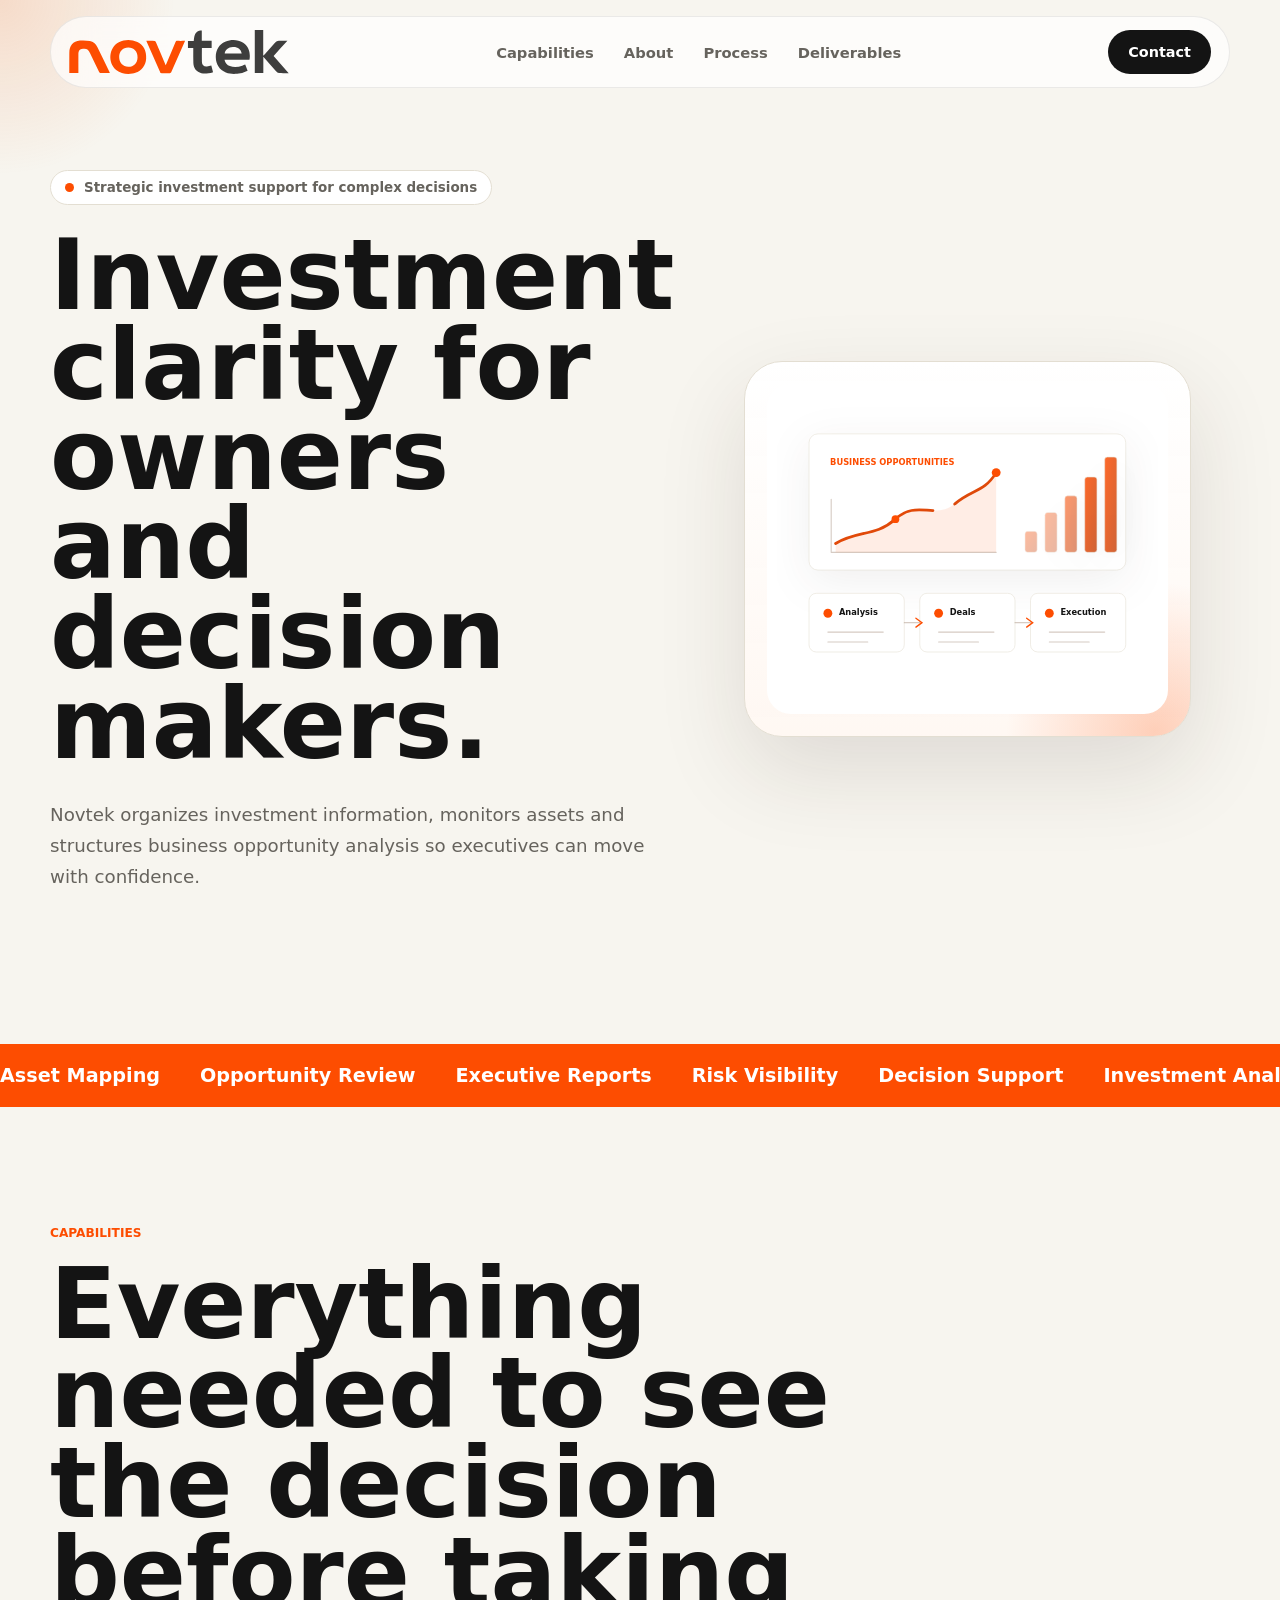
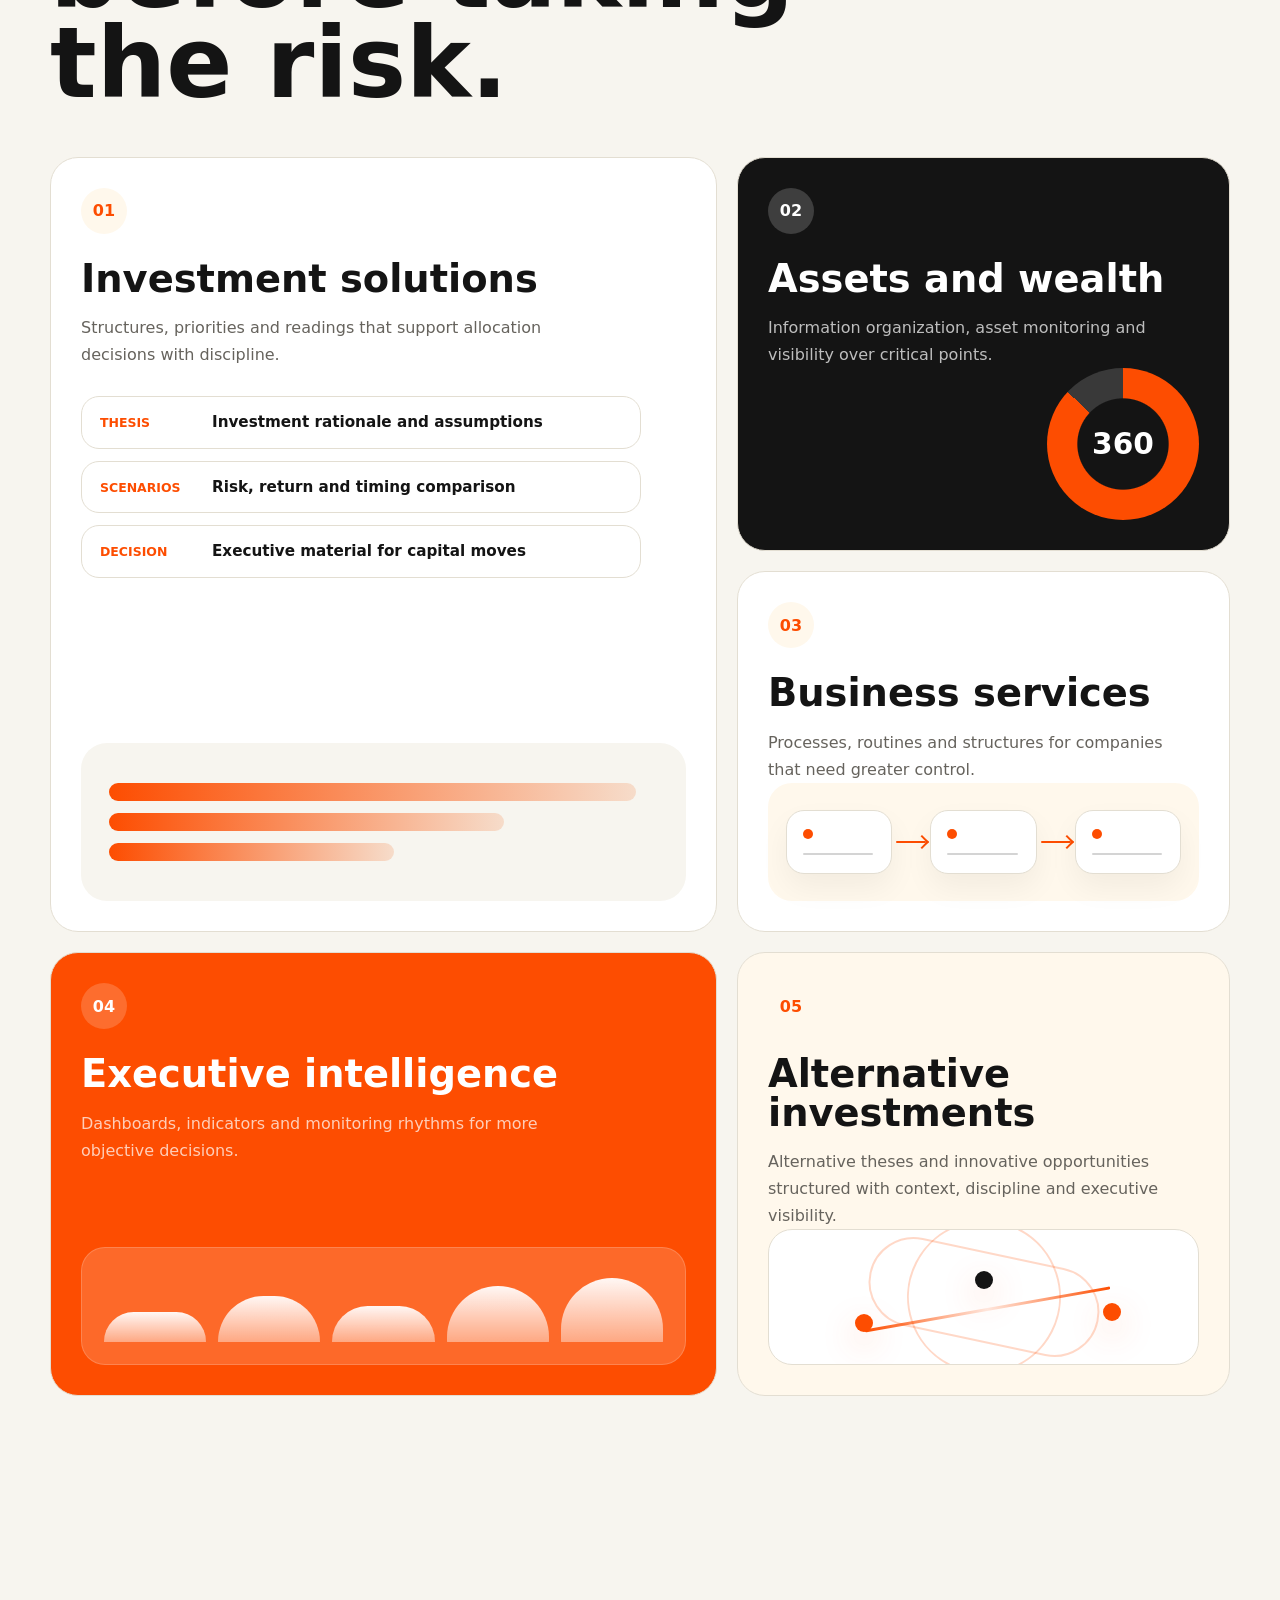
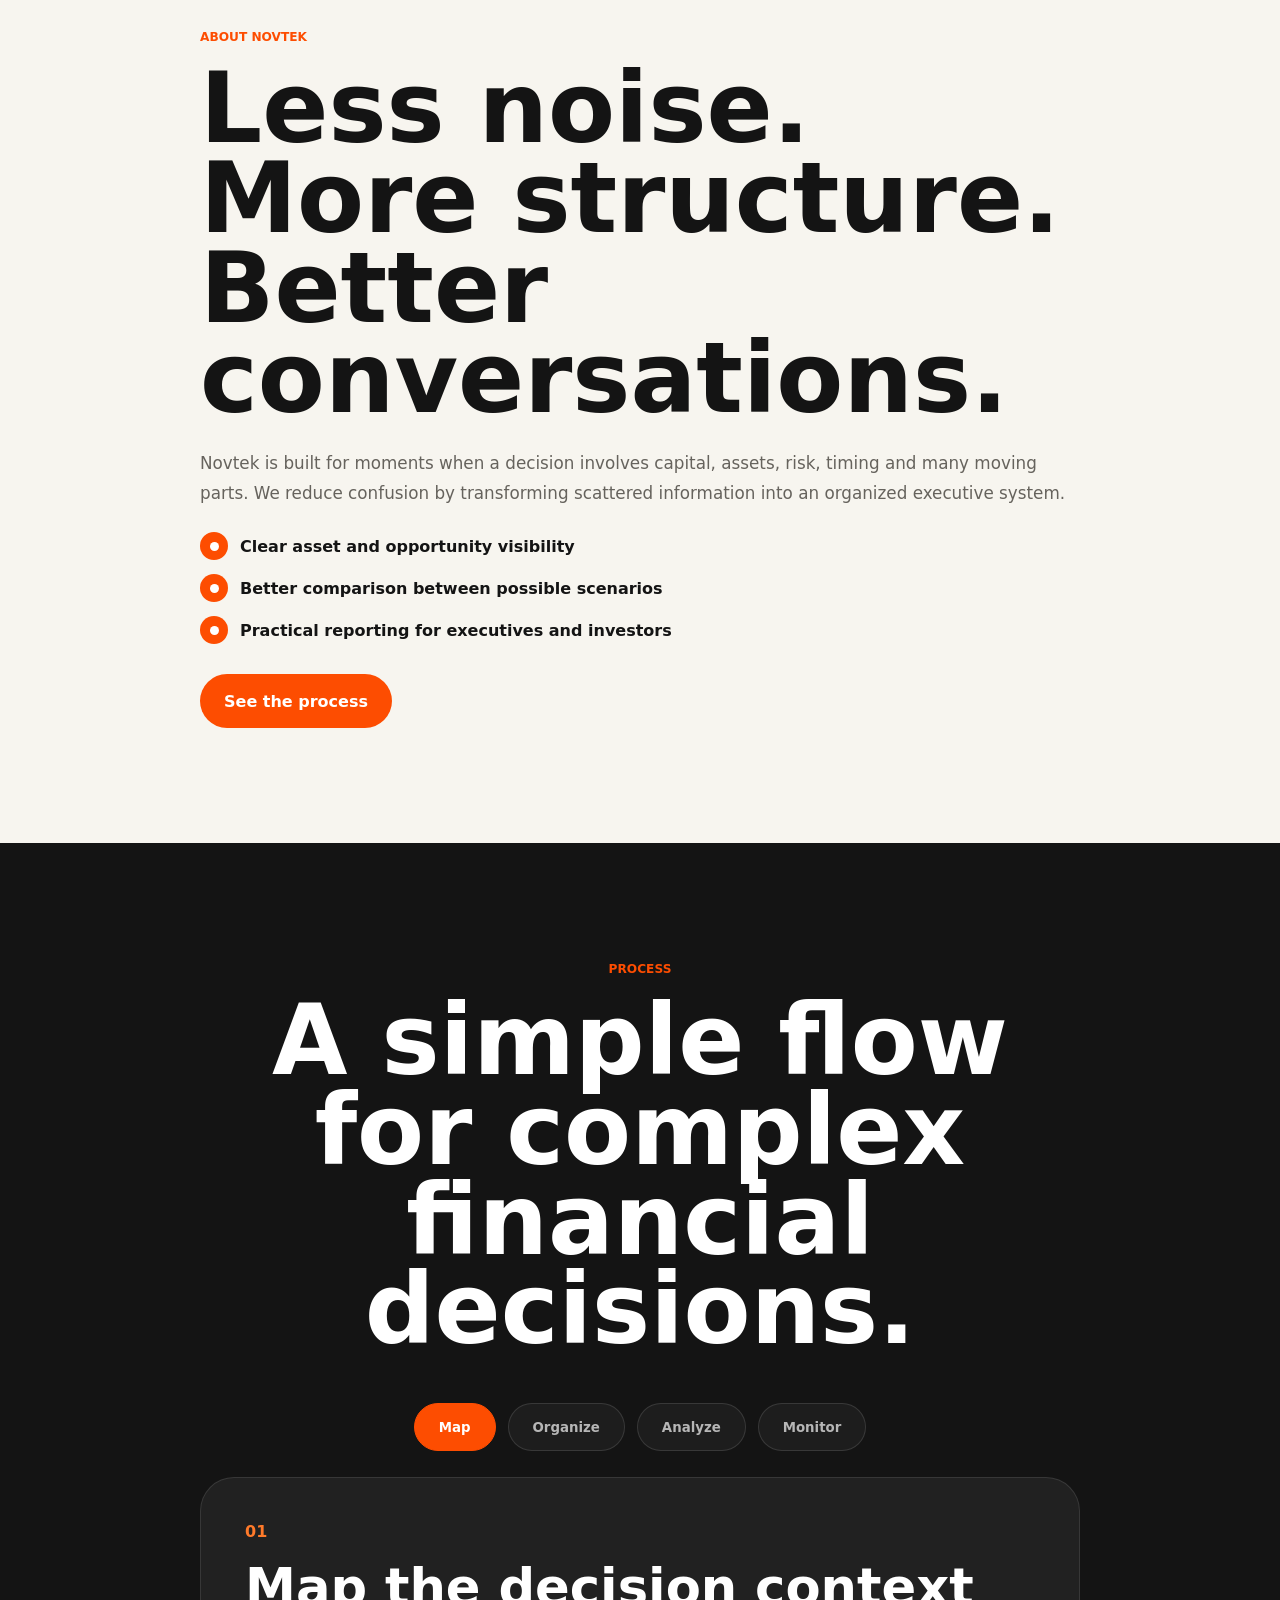
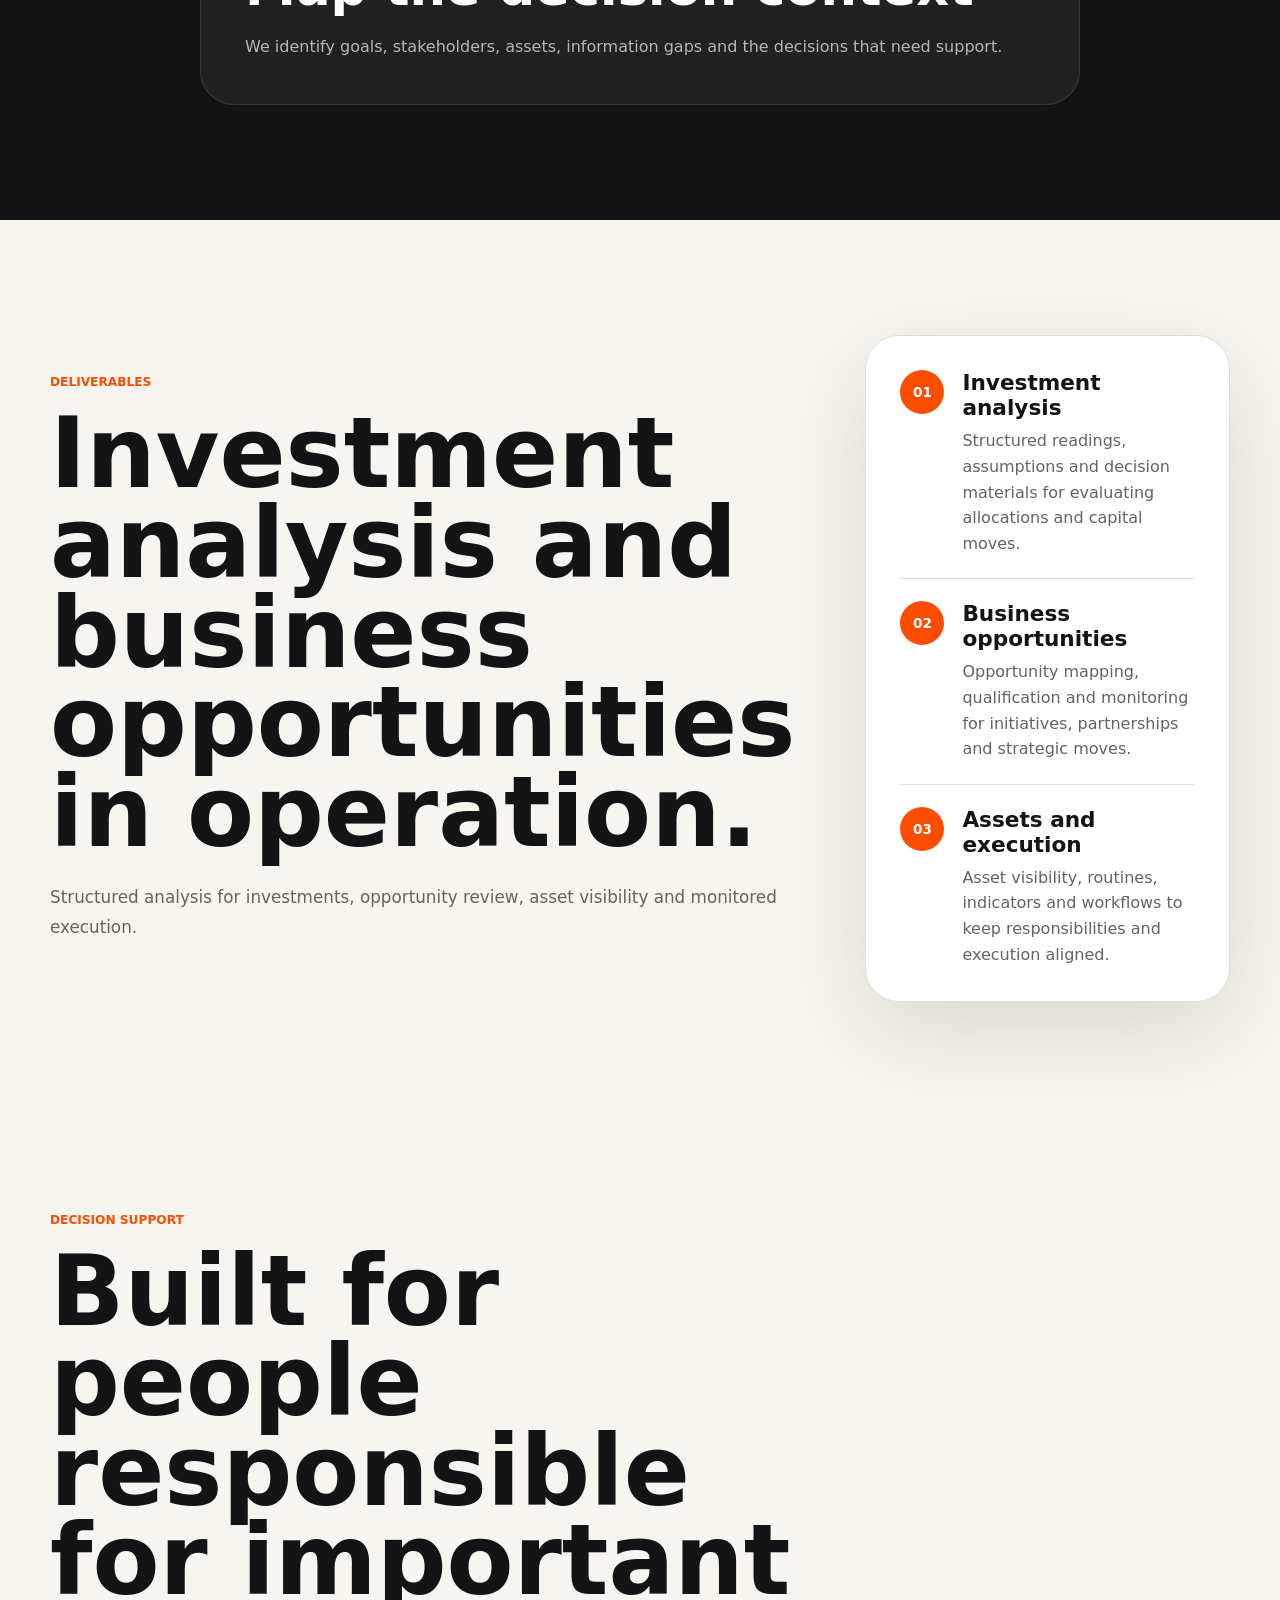
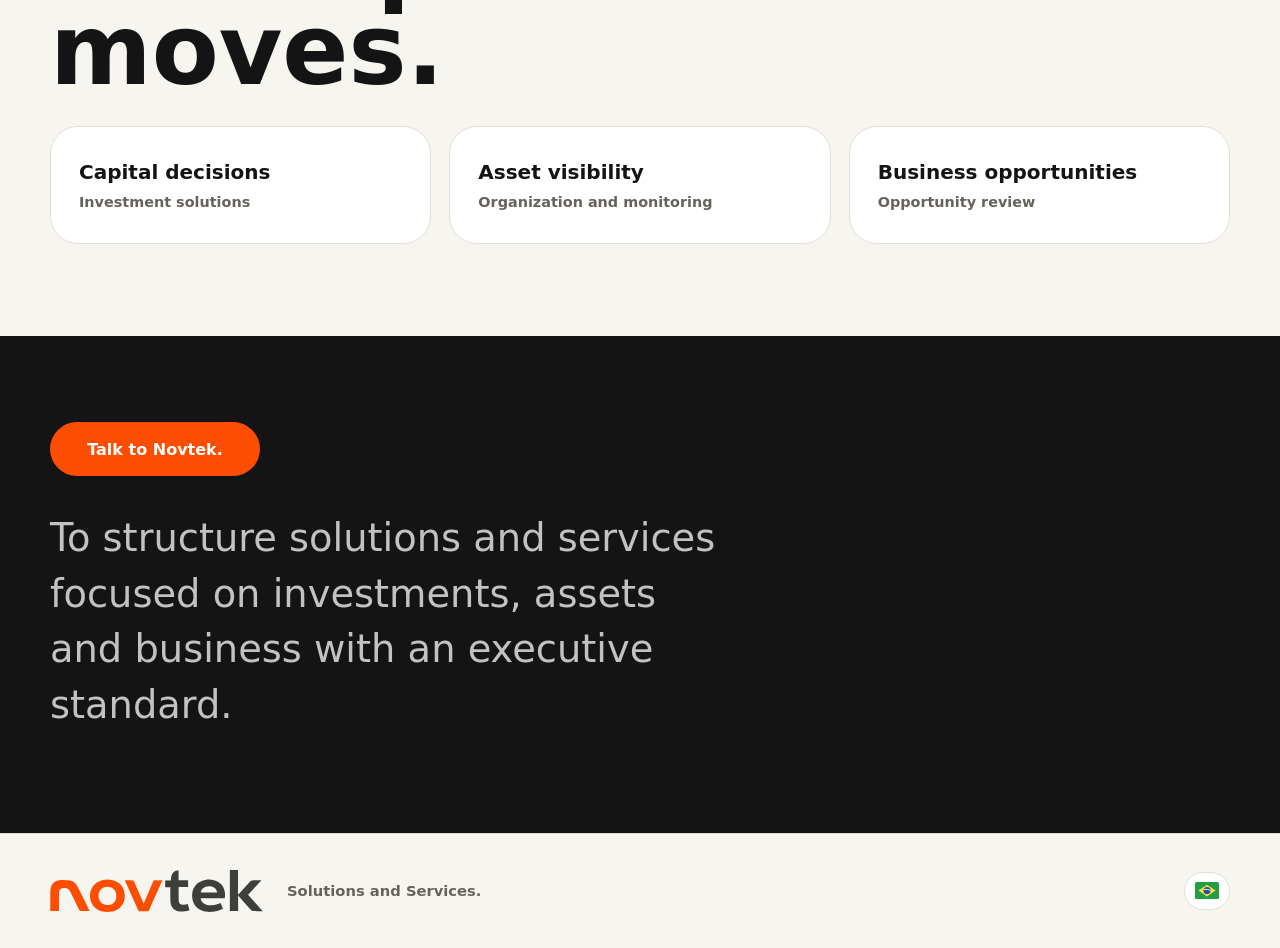
==== commit 2ebb8151: "Promote v2 design to main site" ====
--- a/v2/index.html
+++ b/v2/index.html
@@ -224,29 +224,7 @@
       </section>
 
       <section class="section split-section" id="about" aria-labelledby="about-title">
-        <div class="container split-grid">
-          <div class="phone-panel reveal" aria-hidden="true">
-            <div class="phone">
-              <div class="phone-top"></div>
-              <div class="phone-content">
-                <span class="phone-label">NOVTEK OS</span>
-                <h3>Decision Room</h3>
-                <div class="phone-item">
-                  <span>Investment thesis</span>
-                  <strong>Ready</strong>
-                </div>
-                <div class="phone-item">
-                  <span>Documents</span>
-                  <strong>38</strong>
-                </div>
-                <div class="phone-item">
-                  <span>Open risks</span>
-                  <strong>04</strong>
-                </div>
-              </div>
-            </div>
-          </div>
-
+        <div class="container split-grid about-grid">
           <div class="split-copy reveal delay-1">
             <span class="eyebrow" data-i18n="about.label">About Novtek</span>
             <h2 id="about-title" data-i18n="about.title">Less noise. More structure. Better conversations.</h2>
--- a/v2/styles.css
+++ b/v2/styles.css
@@ -806,6 +806,15 @@
   align-items: center;
 }
 
+.about-grid {
+  display: block;
+}
+
+.about-grid .split-copy {
+  max-width: 880px;
+  margin: 0 auto;
+}
+
 .phone-panel {
   min-height: 620px;
   border-radius: 38px;
